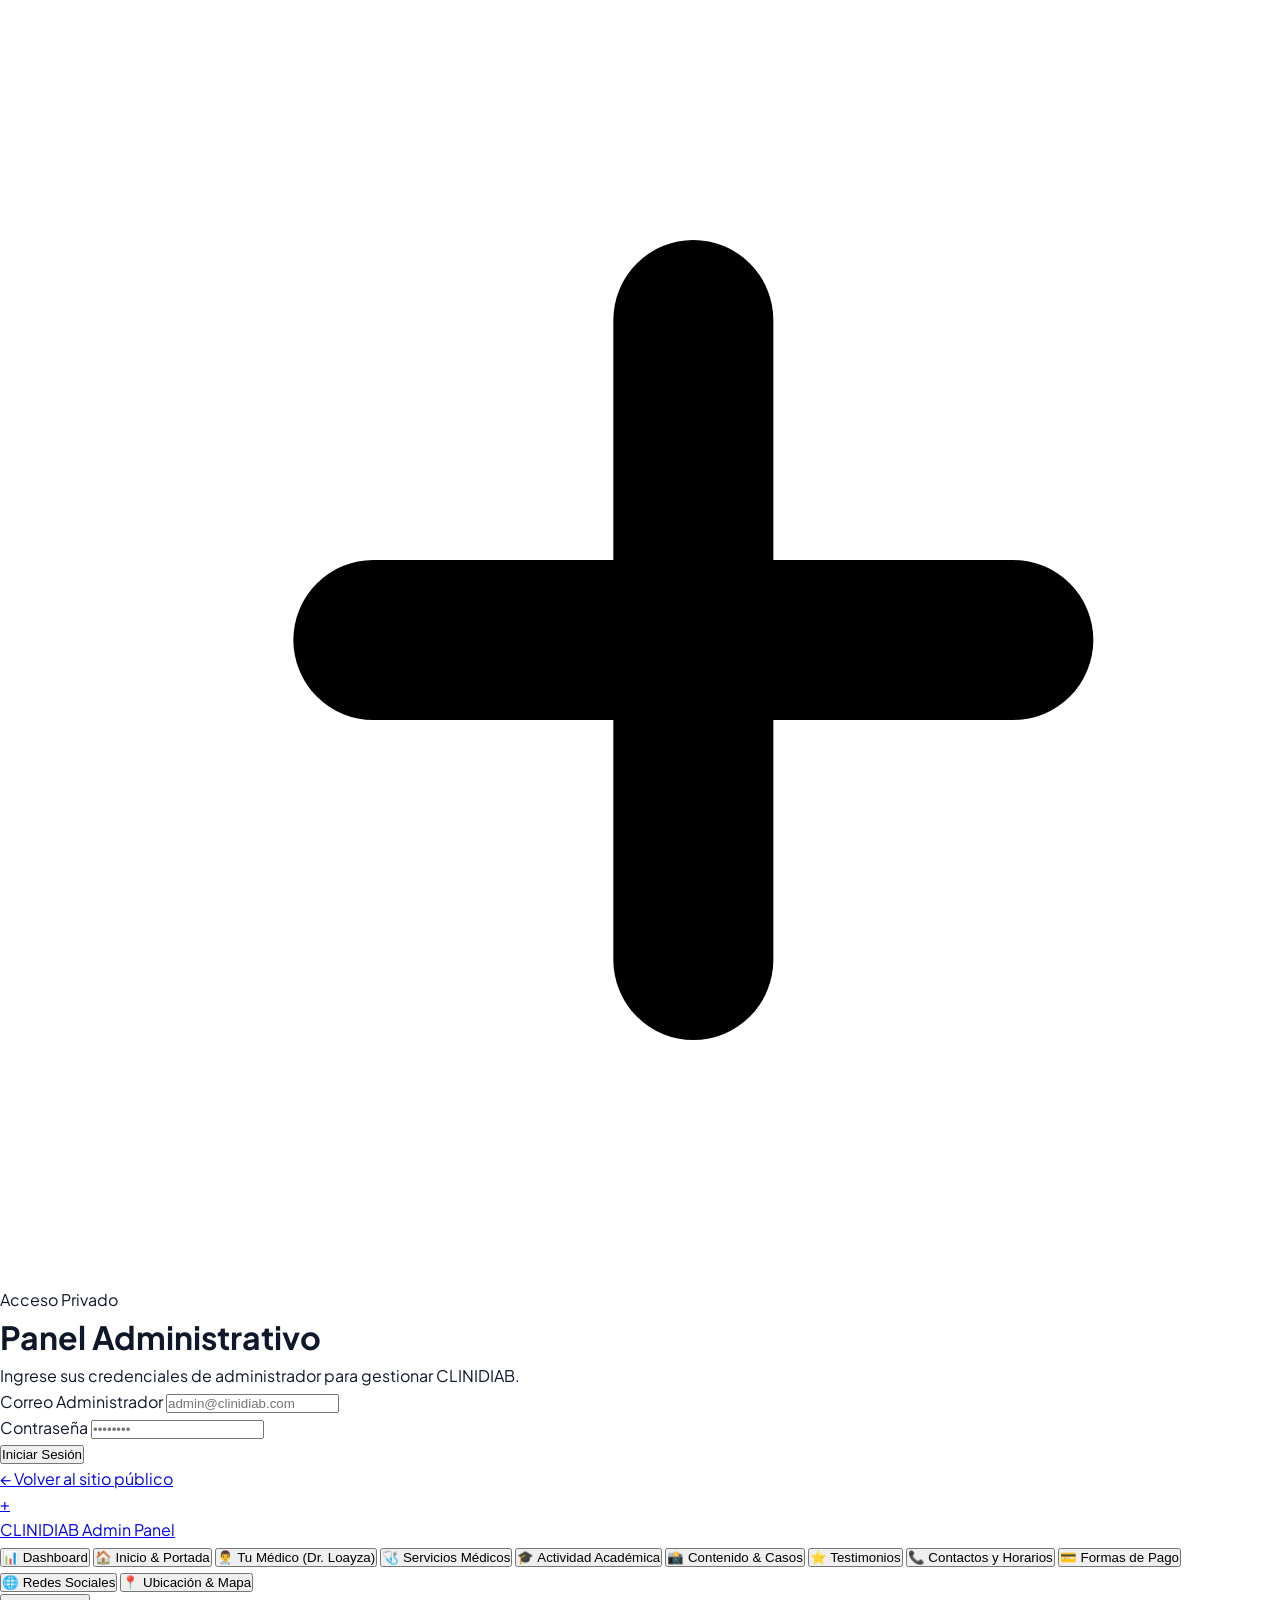
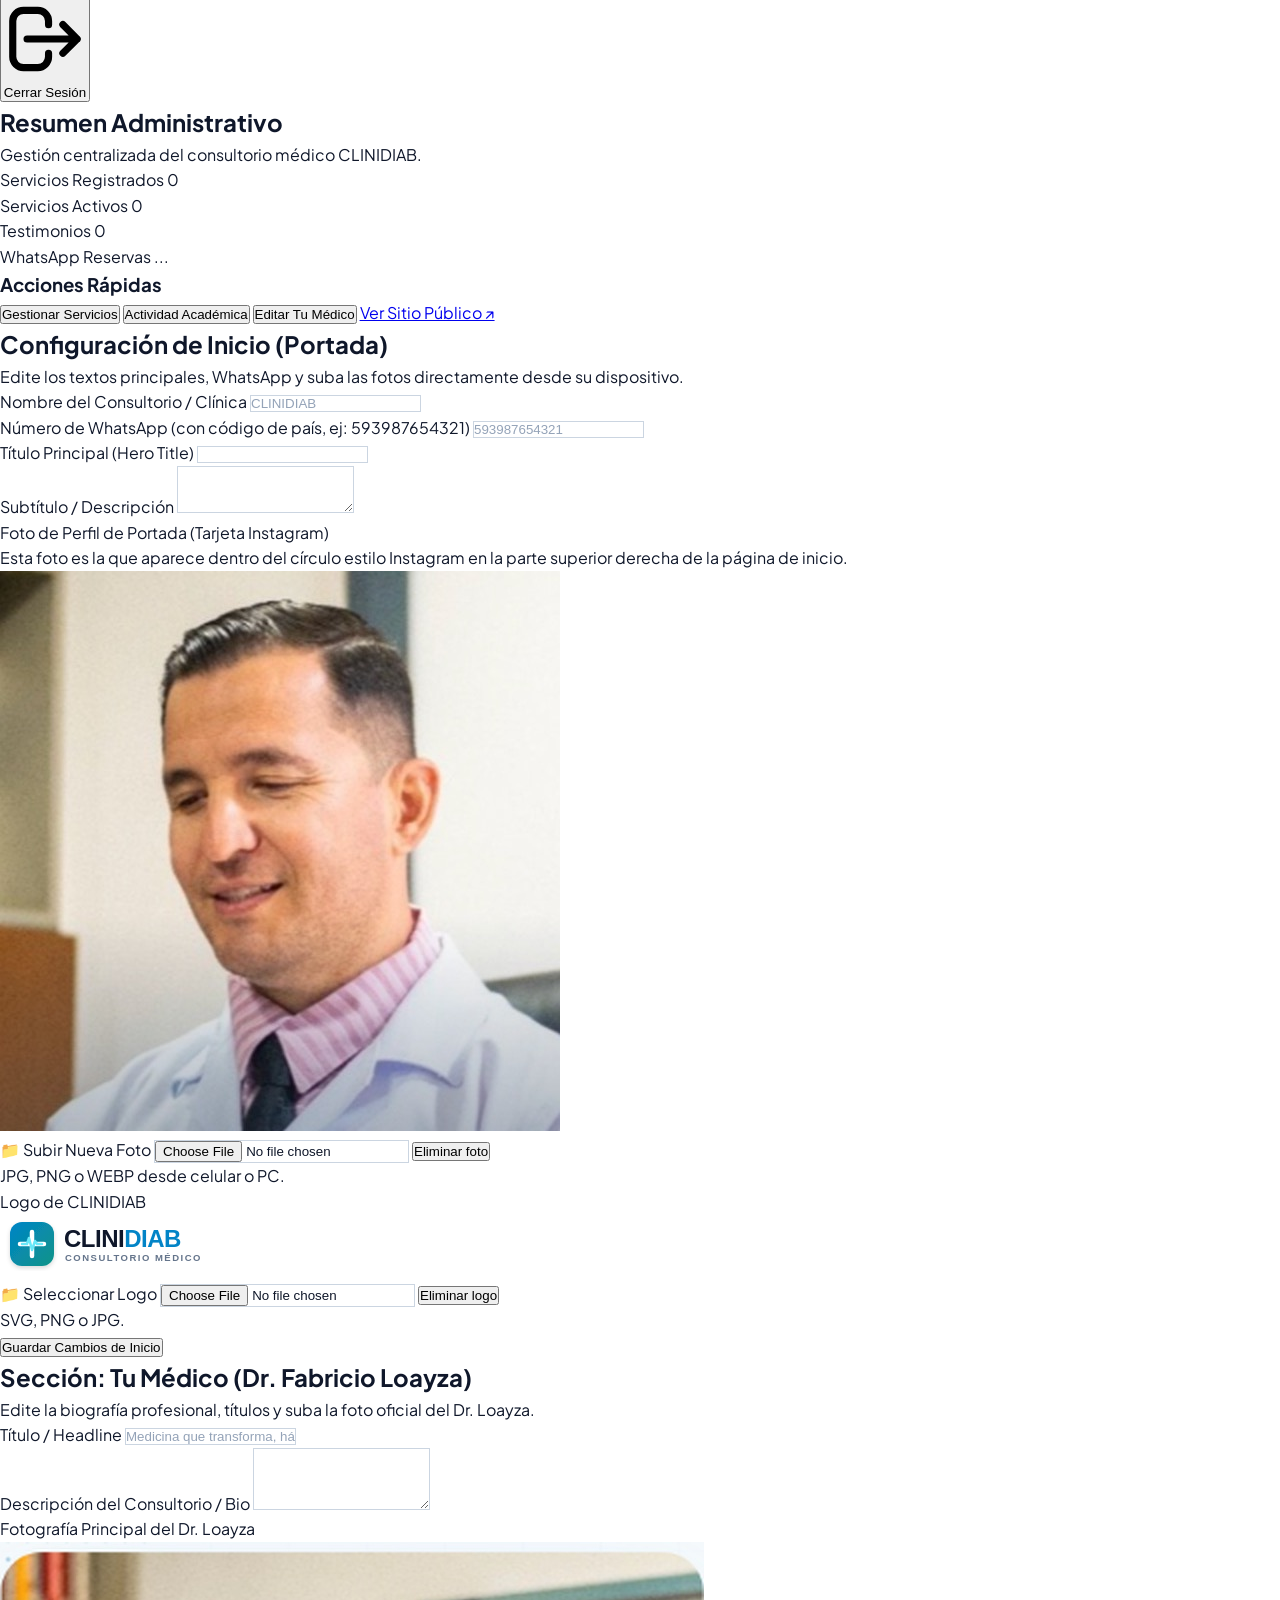
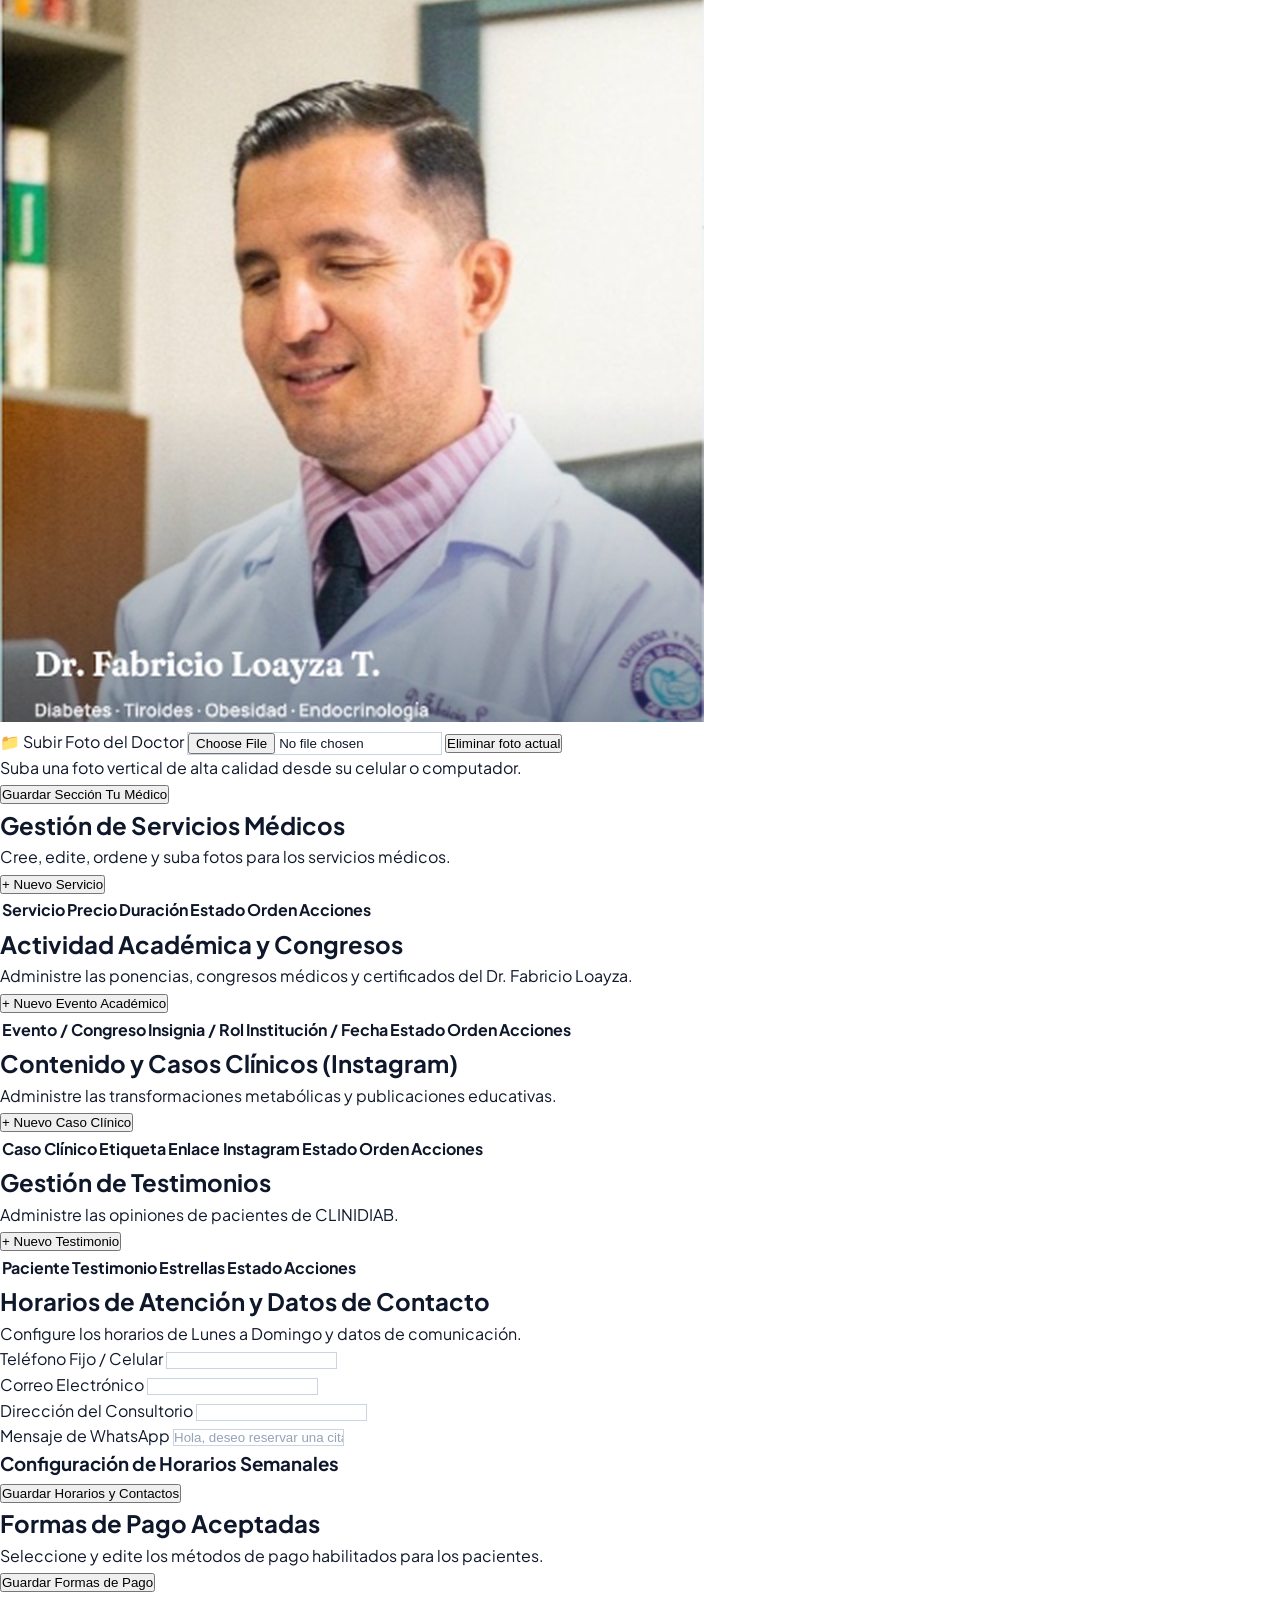
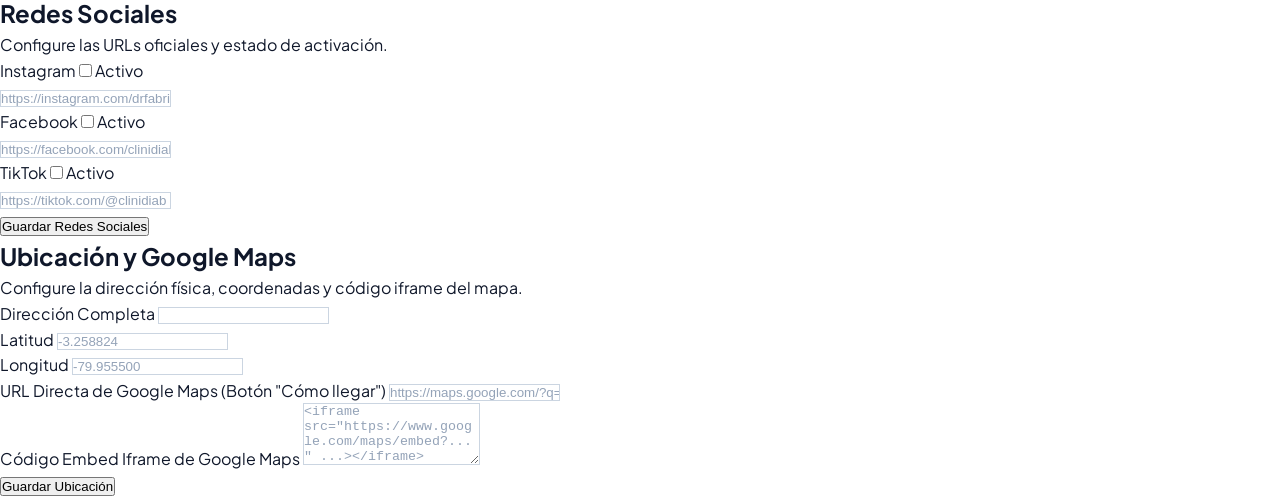
==== admin.html @ f314992c "Ensure single authentic complete Instagram story ring around clean doctor profile with zero flicker " ====
<!DOCTYPE html>
<html lang="es">
<head>
  <meta charset="UTF-8">
  <meta name="viewport" content="width=device-width, initial-scale=1.0">
  <title>Panel de Control Administrativo - CLINIDIAB</title>
  <link rel="icon" type="image/svg+xml" href="assets/favicon.svg">

  <!-- Google Fonts -->
  <link rel="preconnect" href="https://fonts.googleapis.com">
  <link rel="preconnect" href="https://fonts.gstatic.com" crossorigin>
  <link href="https://fonts.googleapis.com/css2?family=Plus+Jakarta+Sans:wght@400;500;600;700;800&display=swap" rel="stylesheet">

  <!-- Tailwind CSS CDN -->
  <script src="https://cdn.tailwindcss.com"></script>

  <!-- Custom Styles -->
  <link rel="stylesheet" href="css/styles.css?v=3.0">

  <!-- Supabase SDK -->
  <script src="https://cdn.jsdelivr.net/npm/@supabase/supabase-js@2"></script>
</head>
<body class="bg-slate-900 text-slate-100 min-h-screen font-sans antialiased">

  <!-- Toast Notification Container -->
  <div id="toast-container"></div>

  <!-- AUTH SCREEN: Private Administrator Login Only -->
  <div id="admin-auth-screen" class="min-h-screen flex items-center justify-center p-4 bg-gradient-to-br from-slate-950 via-slate-900 to-sky-950">
    <div class="w-full max-w-md bg-white text-slate-900 rounded-3xl p-8 shadow-2xl border border-slate-100 relative overflow-hidden">
      
      <div class="text-center mb-8">
        <div class="w-14 h-14 rounded-2xl bg-gradient-to-tr from-sky-600 to-teal-500 flex items-center justify-center text-white mx-auto mb-4 shadow-lg shadow-sky-500/30">
          <svg class="w-8 h-8 fill-current" viewBox="0 0 24 24">
            <path d="M19 10.5h-4.5V6a1.5 1.5 0 00-3 0v4.5H7a1.5 1.5 0 000 3h4.5V18a1.5 1.5 0 003 0v-4.5H19a1.5 1.5 0 000-3z"/>
          </svg>
        </div>
        <span class="bg-teal-100 text-teal-800 text-[11px] font-extrabold px-3 py-1 rounded-full uppercase tracking-wider">Acceso Privado</span>
        <h1 class="text-2xl font-extrabold text-slate-900 mt-2">Panel Administrativo</h1>
        <p class="text-xs text-slate-500 mt-1">Ingrese sus credenciales de administrador para gestionar CLINIDIAB.</p>
      </div>

      <!-- Login Error Alert -->
      <div id="login-error-msg" class="hidden mb-4 p-3 bg-rose-50 border border-rose-200 text-rose-700 text-xs font-semibold rounded-xl"></div>

      <!-- Single Admin Login Form -->
      <form id="admin-login-form" class="space-y-5">
        <div>
          <label class="block text-xs font-bold uppercase text-slate-700 mb-1">Correo Administrador</label>
          <input type="email" id="login-email" required placeholder="admin@clinidiab.com" class="w-full px-4 py-3 rounded-xl border border-slate-200 text-sm focus:ring-2 focus:ring-sky-500 focus:outline-none bg-slate-50">
        </div>

        <div>
          <label class="block text-xs font-bold uppercase text-slate-700 mb-1">Contraseña</label>
          <input type="password" id="login-password" required placeholder="••••••••" class="w-full px-4 py-3 rounded-xl border border-slate-200 text-sm focus:ring-2 focus:ring-sky-500 focus:outline-none bg-slate-50">
        </div>

        <button type="submit" id="login-submit-btn" class="w-full bg-teal-600 hover:bg-teal-700 text-white font-bold py-3.5 rounded-xl text-sm transition-all shadow-lg shadow-teal-600/30">
          Iniciar Sesión
        </button>
      </form>

      <div class="mt-6 pt-4 border-t border-slate-100 text-center">
        <a href="index.html" class="text-xs text-slate-400 hover:text-teal-600 font-medium">← Volver al sitio público</a>
      </div>

    </div>
  </div>

  <!-- MAIN ADMIN APP SCREEN -->
  <div id="admin-app-screen" class="hidden min-h-screen flex flex-col md:flex-row bg-slate-100 text-slate-800">
    
    <!-- Sidebar Navigation -->
    <aside class="w-full md:w-64 bg-slate-900 text-white flex-shrink-0 flex flex-col justify-between border-r border-slate-800">
      <div>
        <!-- Brand Header -->
        <div class="p-6 border-b border-slate-800 flex items-center justify-between">
          <a href="index.html" target="_blank" class="flex items-center gap-3">
            <div class="w-9 h-9 rounded-xl bg-gradient-to-tr from-sky-600 to-teal-500 flex items-center justify-center text-white font-black text-lg shadow-md">
              +
            </div>
            <div>
              <span class="text-lg font-extrabold text-white block leading-none">CLINIDIAB</span>
              <span class="text-[10px] text-teal-400 font-bold uppercase tracking-widest block mt-0.5">Admin Panel</span>
            </div>
          </a>
        </div>

        <!-- Menu Navigation List -->
        <nav class="p-4 space-y-1 text-sm font-semibold overflow-y-auto max-h-[calc(100vh-160px)]">
          <button data-tab="dashboard" class="admin-nav-item w-full flex items-center gap-3 px-4 py-2.5 rounded-xl text-slate-300 hover:bg-slate-800 transition-all text-left">
            <span>📊</span> Dashboard
          </button>
          <button data-tab="hero" class="admin-nav-item w-full flex items-center gap-3 px-4 py-2.5 rounded-xl text-slate-300 hover:bg-slate-800 transition-all text-left">
            <span>🏠</span> Inicio & Portada
          </button>
          <button data-tab="doctor-bio" class="admin-nav-item w-full flex items-center gap-3 px-4 py-2.5 rounded-xl text-slate-300 hover:bg-slate-800 transition-all text-left">
            <span>👨‍⚕️</span> Tu Médico (Dr. Loayza)
          </button>
          <button data-tab="services" class="admin-nav-item w-full flex items-center gap-3 px-4 py-2.5 rounded-xl text-slate-300 hover:bg-slate-800 transition-all text-left">
            <span>🩺</span> Servicios Médicos
          </button>
          <button data-tab="academic" class="admin-nav-item w-full flex items-center gap-3 px-4 py-2.5 rounded-xl text-slate-300 hover:bg-slate-800 transition-all text-left">
            <span>🎓</span> Actividad Académica
          </button>
          <button data-tab="cases" class="admin-nav-item w-full flex items-center gap-3 px-4 py-2.5 rounded-xl text-slate-300 hover:bg-slate-800 transition-all text-left">
            <span>📸</span> Contenido & Casos
          </button>
          <button data-tab="testimonials" class="admin-nav-item w-full flex items-center gap-3 px-4 py-2.5 rounded-xl text-slate-300 hover:bg-slate-800 transition-all text-left">
            <span>⭐</span> Testimonios
          </button>
          <button data-tab="contact-hours" class="admin-nav-item w-full flex items-center gap-3 px-4 py-2.5 rounded-xl text-slate-300 hover:bg-slate-800 transition-all text-left">
            <span>📞</span> Contactos y Horarios
          </button>
          <button data-tab="payments" class="admin-nav-item w-full flex items-center gap-3 px-4 py-2.5 rounded-xl text-slate-300 hover:bg-slate-800 transition-all text-left">
            <span>💳</span> Formas de Pago
          </button>
          <button data-tab="socials" class="admin-nav-item w-full flex items-center gap-3 px-4 py-2.5 rounded-xl text-slate-300 hover:bg-slate-800 transition-all text-left">
            <span>🌐</span> Redes Sociales
          </button>
          <button data-tab="location" class="admin-nav-item w-full flex items-center gap-3 px-4 py-2.5 rounded-xl text-slate-300 hover:bg-slate-800 transition-all text-left">
            <span>📍</span> Ubicación & Mapa
          </button>
        </nav>

      </div>

      <!-- Footer Logout -->
      <div class="p-4 border-t border-slate-800">
        <button id="admin-logout-btn" class="w-full flex items-center justify-center gap-2 px-4 py-2.5 rounded-xl bg-rose-600/20 text-rose-400 hover:bg-rose-600 hover:text-white font-bold text-xs transition-all">
          <svg class="w-4 h-4" fill="none" stroke="currentColor" viewBox="0 0 24 24"><path stroke-linecap="round" stroke-linejoin="round" stroke-width="2" d="M17 16l4-4m0 0l-4-4m4 4H7m6 4v1a3 3 0 01-3 3H6a3 3 0 01-3-3V7a3 3 0 013-3h4a3 3 0 013 3v1"/></svg>
          Cerrar Sesión
        </button>
      </div>
    </aside>

    <!-- Main Content Panels Container -->
    <main class="flex-1 p-6 md:p-10 overflow-y-auto max-w-6xl">
      
      <!-- TAB 1: DASHBOARD -->
      <div id="panel-dashboard" class="admin-tab-panel space-y-8">
        <div>
          <h2 class="text-2xl font-extrabold text-slate-900">Resumen Administrativo</h2>
          <p class="text-sm text-slate-500 mt-1">Gestión centralizada del consultorio médico CLINIDIAB.</p>
        </div>

        <!-- Connection status pill -->
        <div id="stat-supabase-status"></div>

        <!-- Metrics Cards Grid -->
        <div class="grid grid-cols-1 sm:grid-cols-2 lg:grid-cols-4 gap-6">
          <div class="bg-white p-6 rounded-2xl border border-slate-200 shadow-sm">
            <span class="text-xs font-bold text-slate-400 uppercase tracking-wider block">Servicios Registrados</span>
            <span id="stat-services-count" class="text-3xl font-extrabold text-teal-600 mt-2 block">0</span>
          </div>
          <div class="bg-white p-6 rounded-2xl border border-slate-200 shadow-sm">
            <span class="text-xs font-bold text-slate-400 uppercase tracking-wider block">Servicios Activos</span>
            <span id="stat-active-services" class="text-3xl font-extrabold text-emerald-600 mt-2 block">0</span>
          </div>
          <div class="bg-white p-6 rounded-2xl border border-slate-200 shadow-sm">
            <span class="text-xs font-bold text-slate-400 uppercase tracking-wider block">Testimonios</span>
            <span id="stat-testimonials-count" class="text-3xl font-extrabold text-amber-500 mt-2 block">0</span>
          </div>
          <div class="bg-white p-6 rounded-2xl border border-slate-200 shadow-sm">
            <span class="text-xs font-bold text-slate-400 uppercase tracking-wider block">WhatsApp Reservas</span>
            <span id="stat-whatsapp-num" class="text-sm font-bold text-slate-800 mt-2 block truncate">...</span>
          </div>
        </div>

        <!-- Quick actions -->
        <div class="bg-white p-6 rounded-2xl border border-slate-200 shadow-sm space-y-4">
          <h3 class="font-bold text-lg text-slate-900">Acciones Rápidas</h3>
          <div class="flex flex-wrap gap-4">
            <button onclick="window.adminApp.switchTab('services')" class="px-4 py-2.5 bg-teal-600 text-white rounded-xl text-xs font-bold hover:bg-teal-700 transition-colors">Gestionar Servicios</button>
            <button onclick="window.adminApp.switchTab('academic')" class="px-4 py-2.5 bg-slate-800 text-white rounded-xl text-xs font-bold hover:bg-slate-900 transition-colors">Actividad Académica</button>
            <button onclick="window.adminApp.switchTab('doctor-bio')" class="px-4 py-2.5 bg-sky-600 text-white rounded-xl text-xs font-bold hover:bg-sky-700 transition-colors">Editar Tu Médico</button>
            <a href="index.html" target="_blank" class="px-4 py-2.5 border border-slate-300 text-slate-700 rounded-xl text-xs font-bold hover:bg-slate-50 transition-colors">Ver Sitio Público ↗</a>
          </div>
        </div>
      </div>

      <!-- TAB 2: PÁGINA DE INICIO (HERO) -->
      <div id="panel-hero" class="admin-tab-panel hidden space-y-6">
        <div>
          <h2 class="text-2xl font-extrabold text-slate-900">Configuración de Inicio (Portada)</h2>
          <p class="text-sm text-slate-500 mt-1">Edite los textos principales, WhatsApp y suba las fotos directamente desde su dispositivo.</p>
        </div>

        <form id="hero-settings-form" class="bg-white p-8 rounded-2xl border border-slate-200 shadow-sm space-y-6">
          <div class="grid grid-cols-1 md:grid-cols-2 gap-6">
            <div>
              <label class="block text-xs font-bold uppercase text-slate-700 mb-1">Nombre del Consultorio / Clínica</label>
              <input type="text" id="hero-field-clinic-name" placeholder="CLINIDIAB" class="w-full px-4 py-3 rounded-xl border border-slate-200 text-sm font-semibold">
            </div>
            <div>
              <label class="block text-xs font-bold uppercase text-slate-700 mb-1">Número de WhatsApp (con código de país, ej: 593987654321)</label>
              <input type="text" id="hero-field-whatsapp" placeholder="593987654321" required class="w-full px-4 py-3 rounded-xl border border-slate-200 text-sm font-semibold">
            </div>
          </div>

          <div>
            <label class="block text-xs font-bold uppercase text-slate-700 mb-1">Título Principal (Hero Title)</label>
            <input type="text" id="hero-field-title" required class="w-full px-4 py-3 rounded-xl border border-slate-200 text-sm font-semibold">
          </div>

          <div>
            <label class="block text-xs font-bold uppercase text-slate-700 mb-1">Subtítulo / Descripción</label>
            <textarea id="hero-field-subtitle" rows="3" required class="w-full px-4 py-3 rounded-xl border border-slate-200 text-sm leading-relaxed"></textarea>
          </div>

          <!-- DIRECT PHOTO UPLOADERS (MOBILE & PC) -->
          <div class="grid grid-cols-1 md:grid-cols-2 gap-8 pt-6 border-t border-slate-100">
            <!-- Portada Hero Photo -->
            <div class="bg-slate-50 p-5 rounded-2xl border border-slate-200/80 space-y-3">
              <div>
                <label class="block text-xs font-bold uppercase text-slate-800">Foto de Perfil de Portada (Tarjeta Instagram)</label>
                <p class="text-[11px] text-slate-500 mt-0.5">Esta foto es la que aparece dentro del círculo estilo Instagram en la parte superior derecha de la página de inicio.</p>
              </div>
              <div class="flex items-center gap-4">
                <div class="w-24 h-24 rounded-full overflow-hidden bg-slate-200 border-2 border-slate-300 flex-shrink-0 flex items-center justify-center">
                  <img id="hero-image-preview" src="assets/dr-fabricio-loayza.jpg?v=3.2" alt="Portada" class="w-full h-full object-cover">
                </div>

                <div class="space-y-2 flex-1">
                  <label class="inline-flex items-center gap-2 px-3.5 py-2 bg-teal-600 hover:bg-teal-700 text-white rounded-xl text-xs font-bold cursor-pointer transition-colors shadow-sm">
                    <span>📁 Subir Nueva Foto</span>
                    <input type="file" id="hero-file-input" accept="image/*" class="hidden">
                  </label>
                  <button type="button" id="hero-remove-photo-btn" class="block text-xs text-rose-600 hover:text-rose-700 font-semibold">Eliminar foto</button>
                  <p class="text-[11px] text-slate-400">JPG, PNG o WEBP desde celular o PC.</p>
                </div>
              </div>
              <input type="hidden" id="hero-hidden-image-url">
            </div>


            <!-- Logo Photo -->
            <div class="bg-slate-50 p-5 rounded-2xl border border-slate-200/80 space-y-3">
              <label class="block text-xs font-bold uppercase text-slate-800">Logo de CLINIDIAB</label>
              <div class="flex items-center gap-4">
                <div class="w-24 h-24 rounded-xl overflow-hidden bg-slate-200 border border-slate-300 flex-shrink-0 flex items-center justify-center p-2">
                  <img id="logo-image-preview" src="assets/logo.svg" alt="Logo" class="max-w-full max-h-full object-contain">
                </div>
                <div class="space-y-2 flex-1">
                  <label class="inline-flex items-center gap-2 px-3.5 py-2 bg-teal-600 hover:bg-teal-700 text-white rounded-xl text-xs font-bold cursor-pointer transition-colors shadow-sm">
                    <span>📁 Seleccionar Logo</span>
                    <input type="file" id="logo-file-input" accept="image/*" class="hidden">
                  </label>
                  <button type="button" id="logo-remove-photo-btn" class="block text-xs text-rose-600 hover:text-rose-700 font-semibold">Eliminar logo</button>
                  <p class="text-[11px] text-slate-400">SVG, PNG o JPG.</p>
                </div>
              </div>
              <input type="hidden" id="logo-hidden-image-url">
            </div>
          </div>

          <div class="pt-4 flex justify-end">
            <button type="submit" class="px-6 py-3 bg-teal-600 hover:bg-teal-700 text-white font-bold text-sm rounded-xl shadow-md transition-all">
              Guardar Cambios de Inicio
            </button>
          </div>
        </form>
      </div>

      <!-- TAB 3: TU MÉDICO (DR. LOAYZA BIO) -->
      <div id="panel-doctor-bio" class="admin-tab-panel hidden space-y-6">
        <div>
          <h2 class="text-2xl font-extrabold text-slate-900">Sección: Tu Médico (Dr. Fabricio Loayza)</h2>
          <p class="text-sm text-slate-500 mt-1">Edite la biografía profesional, títulos y suba la foto oficial del Dr. Loayza.</p>
        </div>

        <form id="doctor-bio-form" class="bg-white p-8 rounded-2xl border border-slate-200 shadow-sm space-y-6">
          <div>
            <label class="block text-xs font-bold uppercase text-slate-700 mb-1">Título / Headline</label>
            <input type="text" id="doc-headline" required placeholder="Medicina que transforma, hábitos que liberan" class="w-full px-4 py-3 rounded-xl border border-slate-200 text-sm font-semibold">
          </div>

          <div>
            <label class="block text-xs font-bold uppercase text-slate-700 mb-1">Descripción del Consultorio / Bio</label>
            <textarea id="doc-description" rows="4" required class="w-full px-4 py-3 rounded-xl border border-slate-200 text-sm leading-relaxed"></textarea>
          </div>

          <!-- Doctor Photo Uploader -->
          <div class="bg-slate-50 p-5 rounded-2xl border border-slate-200/80 space-y-3">
            <label class="block text-xs font-bold uppercase text-slate-800">Fotografía Principal del Dr. Loayza</label>
            <div class="flex items-center gap-5">
              <div class="w-28 h-36 rounded-2xl overflow-hidden bg-slate-200 border border-slate-300 flex-shrink-0">
                <img id="doc-photo-preview" src="assets/dr-fabricio-loayza-hq.jpg" alt="Dr. Loayza" class="w-full h-full object-cover">
              </div>
              <div class="space-y-2 flex-1">
                <label class="inline-flex items-center gap-2 px-4 py-2.5 bg-teal-600 hover:bg-teal-700 text-white rounded-xl text-xs font-bold cursor-pointer transition-colors shadow-sm">
                  <span>📁 Subir Foto del Doctor</span>
                  <input type="file" id="doc-file-input" accept="image/*" class="hidden">
                </label>
                <button type="button" id="doc-remove-photo-btn" class="block text-xs text-rose-600 hover:text-rose-700 font-semibold">Eliminar foto actual</button>
                <p class="text-xs text-slate-400">Suba una foto vertical de alta calidad desde su celular o computador.</p>
              </div>
            </div>
            <input type="hidden" id="doc-hidden-image-url">
          </div>

          <div class="pt-4 flex justify-end">
            <button type="submit" class="px-6 py-3 bg-teal-600 hover:bg-teal-700 text-white font-bold text-sm rounded-xl shadow-md transition-all">
              Guardar Sección Tu Médico
            </button>
          </div>
        </form>
      </div>

      <!-- TAB 4: SERVICIOS MÉDICOS -->
      <div id="panel-services" class="admin-tab-panel hidden space-y-6">
        <div class="flex items-center justify-between">
          <div>
            <h2 class="text-2xl font-extrabold text-slate-900">Gestión de Servicios Médicos</h2>
            <p class="text-sm text-slate-500 mt-1">Cree, edite, ordene y suba fotos para los servicios médicos.</p>
          </div>
          <button id="btn-new-service" class="px-5 py-3 bg-teal-600 hover:bg-teal-700 text-white font-bold text-xs rounded-xl shadow-sm flex items-center gap-2 transition-all">
            <span>+</span> Nuevo Servicio
          </button>
        </div>

        <div class="bg-white rounded-2xl border border-slate-200 shadow-sm overflow-hidden">
          <div class="overflow-x-auto">
            <table class="w-full text-left text-xs">
              <thead class="bg-slate-50 border-b border-slate-200 text-slate-500 font-bold uppercase">
                <tr>
                  <th class="px-4 py-3">Servicio</th>
                  <th class="px-4 py-3">Precio</th>
                  <th class="px-4 py-3">Duración</th>
                  <th class="px-4 py-3 text-center">Estado</th>
                  <th class="px-4 py-3 text-center">Orden</th>
                  <th class="px-4 py-3 text-right">Acciones</th>
                </tr>
              </thead>
              <tbody id="admin-services-tbody">
                <!-- Rendered JS -->
              </tbody>
            </table>
          </div>
        </div>
      </div>

      <!-- TAB 5: ACTIVIDAD ACADÉMICA -->
      <div id="panel-academic" class="admin-tab-panel hidden space-y-6">
        <div class="flex items-center justify-between">
          <div>
            <h2 class="text-2xl font-extrabold text-slate-900">Actividad Académica y Congresos</h2>
            <p class="text-sm text-slate-500 mt-1">Administre las ponencias, congresos médicos y certificados del Dr. Fabricio Loayza.</p>
          </div>
          <button id="btn-new-academic" class="px-5 py-3 bg-teal-600 hover:bg-teal-700 text-white font-bold text-xs rounded-xl shadow-sm flex items-center gap-2 transition-all">
            <span>+</span> Nuevo Evento Académico
          </button>
        </div>

        <div class="bg-white rounded-2xl border border-slate-200 shadow-sm overflow-hidden">
          <div class="overflow-x-auto">
            <table class="w-full text-left text-xs">
              <thead class="bg-slate-50 border-b border-slate-200 text-slate-500 font-bold uppercase">
                <tr>
                  <th class="px-4 py-3">Evento / Congreso</th>
                  <th class="px-4 py-3">Insignia / Rol</th>
                  <th class="px-4 py-3">Institución / Fecha</th>
                  <th class="px-4 py-3 text-center">Estado</th>
                  <th class="px-4 py-3 text-center">Orden</th>
                  <th class="px-4 py-3 text-right">Acciones</th>
                </tr>
              </thead>
              <tbody id="admin-academic-tbody">
                <!-- Rendered JS -->
              </tbody>
            </table>
          </div>
        </div>
      </div>

      <!-- TAB 6: CONTENIDO & CASOS (INSTAGRAM) -->
      <div id="panel-cases" class="admin-tab-panel hidden space-y-6">
        <div class="flex items-center justify-between">
          <div>
            <h2 class="text-2xl font-extrabold text-slate-900">Contenido y Casos Clínicos (Instagram)</h2>
            <p class="text-sm text-slate-500 mt-1">Administre las transformaciones metabólicas y publicaciones educativas.</p>
          </div>
          <button id="btn-new-case" class="px-5 py-3 bg-teal-600 hover:bg-teal-700 text-white font-bold text-xs rounded-xl shadow-sm flex items-center gap-2 transition-all">
            <span>+</span> Nuevo Caso Clínico
          </button>
        </div>

        <div class="bg-white rounded-2xl border border-slate-200 shadow-sm overflow-hidden">
          <div class="overflow-x-auto">
            <table class="w-full text-left text-xs">
              <thead class="bg-slate-50 border-b border-slate-200 text-slate-500 font-bold uppercase">
                <tr>
                  <th class="px-4 py-3">Caso Clínico</th>
                  <th class="px-4 py-3">Etiqueta</th>
                  <th class="px-4 py-3">Enlace Instagram</th>
                  <th class="px-4 py-3 text-center">Estado</th>
                  <th class="px-4 py-3 text-center">Orden</th>
                  <th class="px-4 py-3 text-right">Acciones</th>
                </tr>
              </thead>
              <tbody id="admin-cases-tbody">
                <!-- Rendered JS -->
              </tbody>
            </table>
          </div>
        </div>
      </div>

      <!-- TAB 7: TESTIMONIOS -->
      <div id="panel-testimonials" class="admin-tab-panel hidden space-y-6">
        <div class="flex items-center justify-between">
          <div>
            <h2 class="text-2xl font-extrabold text-slate-900">Gestión de Testimonios</h2>
            <p class="text-sm text-slate-500 mt-1">Administre las opiniones de pacientes de CLINIDIAB.</p>
          </div>
          <button id="btn-new-testimonial" class="px-5 py-3 bg-teal-600 hover:bg-teal-700 text-white font-bold text-xs rounded-xl shadow-sm flex items-center gap-2 transition-all">
            <span>+</span> Nuevo Testimonio
          </button>
        </div>

        <div class="bg-white rounded-2xl border border-slate-200 shadow-sm overflow-hidden">
          <div class="overflow-x-auto">
            <table class="w-full text-left text-xs">
              <thead class="bg-slate-50 border-b border-slate-200 text-slate-500 font-bold uppercase">
                <tr>
                  <th class="px-4 py-3">Paciente</th>
                  <th class="px-4 py-3">Testimonio</th>
                  <th class="px-4 py-3">Estrellas</th>
                  <th class="px-4 py-3 text-center">Estado</th>
                  <th class="px-4 py-3 text-right">Acciones</th>
                </tr>
              </thead>
              <tbody id="admin-testimonials-tbody">
                <!-- Rendered JS -->
              </tbody>
            </table>
          </div>
        </div>
      </div>

      <!-- TAB 8: CONTACTOS Y HORARIOS -->
      <div id="panel-contact-hours" class="admin-tab-panel hidden space-y-6">
        <div>
          <h2 class="text-2xl font-extrabold text-slate-900">Horarios de Atención y Datos de Contacto</h2>
          <p class="text-sm text-slate-500 mt-1">Configure los horarios de Lunes a Domingo y datos de comunicación.</p>
        </div>

        <form id="business-hours-form" class="bg-white p-8 rounded-2xl border border-slate-200 shadow-sm space-y-8">
          
          <div class="grid grid-cols-1 md:grid-cols-2 lg:grid-cols-4 gap-6 pb-6 border-b border-slate-200">
            <div>
              <label class="block text-xs font-bold uppercase text-slate-700 mb-1">Teléfono Fijo / Celular</label>
              <input type="text" id="contact-field-phone" required class="w-full px-4 py-2.5 rounded-xl border border-slate-200 text-xs">
            </div>
            <div>
              <label class="block text-xs font-bold uppercase text-slate-700 mb-1">Correo Electrónico</label>
              <input type="email" id="contact-field-email" required class="w-full px-4 py-2.5 rounded-xl border border-slate-200 text-xs">
            </div>
            <div>
              <label class="block text-xs font-bold uppercase text-slate-700 mb-1">Dirección del Consultorio</label>
              <input type="text" id="contact-field-address" required class="w-full px-4 py-2.5 rounded-xl border border-slate-200 text-xs">
            </div>
            <div>
              <label class="block text-xs font-bold uppercase text-slate-700 mb-1">Mensaje de WhatsApp</label>
              <input type="text" id="contact-field-whatsapp-msg" placeholder="Hola, deseo reservar una cita..." class="w-full px-4 py-2.5 rounded-xl border border-slate-200 text-xs">
            </div>
          </div>

          <div>
            <h3 class="font-bold text-slate-900 text-base mb-4">Configuración de Horarios Semanales</h3>
            <div id="admin-hours-rows" class="space-y-3">
              <!-- Rendered JS -->
            </div>
          </div>

          <div class="pt-4 flex justify-end">
            <button type="submit" class="px-6 py-3 bg-teal-600 hover:bg-teal-700 text-white font-bold text-sm rounded-xl shadow-md transition-all">
              Guardar Horarios y Contactos
            </button>
          </div>
        </form>
      </div>

      <!-- TAB 9: FORMAS DE PAGO -->
      <div id="panel-payments" class="admin-tab-panel hidden space-y-6">
        <div>
          <h2 class="text-2xl font-extrabold text-slate-900">Formas de Pago Aceptadas</h2>
          <p class="text-sm text-slate-500 mt-1">Seleccione y edite los métodos de pago habilitados para los pacientes.</p>
        </div>

        <form id="payments-form" class="bg-white p-8 rounded-2xl border border-slate-200 shadow-sm space-y-6">
          <div id="admin-payments-list" class="space-y-3">
            <!-- Rendered JS -->
          </div>

          <div class="pt-4 flex justify-end">
            <button type="submit" class="px-6 py-3 bg-teal-600 hover:bg-teal-700 text-white font-bold text-sm rounded-xl shadow-md transition-all">
              Guardar Formas de Pago
            </button>
          </div>
        </form>
      </div>

      <!-- TAB 10: REDES SOCIALES -->
      <div id="panel-socials" class="admin-tab-panel hidden space-y-6">
        <div>
          <h2 class="text-2xl font-extrabold text-slate-900">Redes Sociales</h2>
          <p class="text-sm text-slate-500 mt-1">Configure las URLs oficiales y estado de activación.</p>
        </div>

        <form id="socials-form" class="bg-white p-8 rounded-2xl border border-slate-200 shadow-sm space-y-6">
          
          <!-- Instagram -->
          <div class="p-4 bg-slate-50 rounded-xl border border-slate-200 space-y-2">
            <div class="flex items-center justify-between">
              <span class="font-bold text-slate-900 text-sm">Instagram</span>
              <label class="flex items-center gap-2 text-xs font-semibold text-slate-600">
                <input type="checkbox" id="soc-ig-active" class="rounded text-teal-600"> Activo
              </label>
            </div>
            <input type="url" id="soc-ig-url" placeholder="https://instagram.com/drfabricioloayza" class="w-full px-4 py-2.5 rounded-xl border border-slate-200 text-xs">
          </div>

          <!-- Facebook -->
          <div class="p-4 bg-slate-50 rounded-xl border border-slate-200 space-y-2">
            <div class="flex items-center justify-between">
              <span class="font-bold text-slate-900 text-sm">Facebook</span>
              <label class="flex items-center gap-2 text-xs font-semibold text-slate-600">
                <input type="checkbox" id="soc-fb-active" class="rounded text-teal-600"> Activo
              </label>
            </div>
            <input type="url" id="soc-fb-url" placeholder="https://facebook.com/clinidiab" class="w-full px-4 py-2.5 rounded-xl border border-slate-200 text-xs">
          </div>

          <!-- TikTok -->
          <div class="p-4 bg-slate-50 rounded-xl border border-slate-200 space-y-2">
            <div class="flex items-center justify-between">
              <span class="font-bold text-slate-900 text-sm">TikTok</span>
              <label class="flex items-center gap-2 text-xs font-semibold text-slate-600">
                <input type="checkbox" id="soc-tt-active" class="rounded text-teal-600"> Activo
              </label>
            </div>
            <input type="url" id="soc-tt-url" placeholder="https://tiktok.com/@clinidiab" class="w-full px-4 py-2.5 rounded-xl border border-slate-200 text-xs">
          </div>

          <div class="pt-4 flex justify-end">
            <button type="submit" class="px-6 py-3 bg-teal-600 hover:bg-teal-700 text-white font-bold text-sm rounded-xl shadow-md transition-all">
              Guardar Redes Sociales
            </button>
          </div>
        </form>
      </div>

      <!-- TAB 11: UBICACIÓN -->
      <div id="panel-location" class="admin-tab-panel hidden space-y-6">
        <div>
          <h2 class="text-2xl font-extrabold text-slate-900">Ubicación y Google Maps</h2>
          <p class="text-sm text-slate-500 mt-1">Configure la dirección física, coordenadas y código iframe del mapa.</p>
        </div>

        <form id="location-form" class="bg-white p-8 rounded-2xl border border-slate-200 shadow-sm space-y-6">
          <div>
            <label class="block text-xs font-bold uppercase text-slate-700 mb-1">Dirección Completa</label>
            <input type="text" id="loc-address" required class="w-full px-4 py-3 rounded-xl border border-slate-200 text-sm">
          </div>

          <div class="grid grid-cols-1 md:grid-cols-2 gap-6">
            <div>
              <label class="block text-xs font-bold uppercase text-slate-700 mb-1">Latitud</label>
              <input type="text" id="loc-lat" placeholder="-3.258824" class="w-full px-4 py-3 rounded-xl border border-slate-200 text-sm">
            </div>
            <div>
              <label class="block text-xs font-bold uppercase text-slate-700 mb-1">Longitud</label>
              <input type="text" id="loc-lng" placeholder="-79.955500" class="w-full px-4 py-3 rounded-xl border border-slate-200 text-sm">
            </div>
          </div>

          <div>
            <label class="block text-xs font-bold uppercase text-slate-700 mb-1">URL Directa de Google Maps (Botón "Cómo llegar")</label>
            <input type="url" id="loc-maps-url" placeholder="https://maps.google.com/?q=..." class="w-full px-4 py-3 rounded-xl border border-slate-200 text-sm">
          </div>

          <div>
            <label class="block text-xs font-bold uppercase text-slate-700 mb-1">Código Embed Iframe de Google Maps</label>
            <textarea id="loc-embed-code" rows="4" placeholder='<iframe src="https://www.google.com/maps/embed?..." ...></iframe>' class="w-full px-4 py-3 rounded-xl border border-slate-200 text-xs font-mono"></textarea>
          </div>

          <div class="pt-4 flex justify-end">
            <button type="submit" class="px-6 py-3 bg-teal-600 hover:bg-teal-700 text-white font-bold text-sm rounded-xl shadow-md transition-all">
              Guardar Ubicación
            </button>
          </div>
        </form>
      </div>

    </main>
  </div>


  <!-- MODAL: SERVICIO MEDICAL FORM -->
  <div id="service-modal" class="modal-overlay fixed inset-0 z-[99999] bg-slate-950/80 backdrop-blur-md flex items-center justify-center p-4 hidden" style="display: none !important;">
    <div class="modal-content bg-white w-full max-w-lg rounded-2xl shadow-2xl border border-slate-200 overflow-hidden max-h-[90vh] flex flex-col p-6">
      <div class="flex items-center justify-between pb-4 border-b border-slate-100 mb-4">
        <h3 id="service-modal-title" class="font-extrabold text-lg text-slate-900">Nuevo Servicio</h3>
        <button type="button" class="btn-close-modal text-slate-400 hover:text-slate-600 text-xl font-bold">✕</button>
      </div>

      <form id="service-form" class="space-y-4">
        <div>
          <label class="block text-xs font-bold uppercase text-slate-700 mb-1">Nombre del Servicio</label>
          <input type="text" id="srv-title" required class="w-full px-3.5 py-2.5 rounded-xl border border-slate-300 bg-white text-slate-900 font-semibold text-sm focus:ring-2 focus:ring-teal-500/20 focus:border-teal-500 outline-none">
        </div>

        <div>
          <label class="block text-xs font-bold uppercase text-slate-700 mb-1">Descripción</label>
          <textarea id="srv-description" rows="3" required class="w-full px-3.5 py-2.5 rounded-xl border border-slate-300 bg-white text-slate-900 font-medium text-sm focus:ring-2 focus:ring-teal-500/20 focus:border-teal-500 outline-none"></textarea>
        </div>

        <div class="grid grid-cols-3 gap-3">
          <div>
            <label class="block text-xs font-bold uppercase text-slate-700 mb-1">Precio ($)</label>
            <input type="number" step="0.01" id="srv-price" required class="w-full px-3 py-2 rounded-xl border border-slate-300 bg-white text-slate-900 font-semibold text-sm focus:ring-2 focus:ring-teal-500/20 focus:border-teal-500 outline-none">
          </div>
          <div>
            <label class="block text-xs font-bold uppercase text-slate-700 mb-1">Moneda</label>
            <input type="text" id="srv-currency" value="$" class="w-full px-3 py-2 rounded-xl border border-slate-300 bg-white text-slate-900 font-semibold text-sm focus:ring-2 focus:ring-teal-500/20 focus:border-teal-500 outline-none">
          </div>
          <div>
            <label class="block text-xs font-bold uppercase text-slate-700 mb-1">Duración</label>
            <input type="text" id="srv-duration" placeholder="45 min" class="w-full px-3 py-2 rounded-xl border border-slate-300 bg-white text-slate-900 font-semibold text-sm focus:ring-2 focus:ring-teal-500/20 focus:border-teal-500 outline-none">
          </div>
        </div>

        <div class="grid grid-cols-2 gap-3">
          <div>
            <label class="block text-xs font-bold uppercase text-slate-700 mb-1">Orden de Despliegue</label>
            <input type="number" id="srv-order" value="1" class="w-full px-3 py-2 rounded-xl border border-slate-300 bg-white text-slate-900 font-semibold text-sm focus:ring-2 focus:ring-teal-500/20 focus:border-teal-500 outline-none">
          </div>
          <div class="flex items-center pt-6">
            <label class="flex items-center gap-2 text-xs font-bold text-slate-800">
              <input type="checkbox" id="srv-active" checked class="w-4 h-4 rounded text-teal-600"> Servicio Activo
            </label>
          </div>
        </div>

        <!-- Service Photo Direct Uploader -->
        <div class="bg-slate-50 p-4 rounded-xl border border-slate-200 space-y-2">
          <label class="block text-xs font-bold uppercase text-slate-700">Foto del Servicio</label>
          <div class="flex items-center gap-4">
            <div class="w-16 h-16 rounded-lg overflow-hidden bg-slate-200 border border-slate-300 flex-shrink-0 flex items-center justify-center">
              <img id="srv-image-preview" src="" alt="Vista previa" class="w-full h-full object-cover hidden">
              <span id="srv-no-image-text" class="text-slate-400 text-xl">📷</span>
            </div>
            <div class="space-y-1.5 flex-1">
              <label class="inline-flex items-center gap-2 px-3 py-1.5 bg-teal-600 hover:bg-teal-700 text-white rounded-lg text-xs font-bold cursor-pointer transition-colors shadow-sm">
                <span>📁 Subir Foto</span>
                <input type="file" id="srv-file-input" accept="image/*" class="hidden">
              </label>
              <button type="button" id="srv-remove-photo-btn" class="block text-xs text-rose-600 hover:text-rose-700 font-semibold">Eliminar foto</button>
            </div>
          </div>
          <input type="hidden" id="srv-image-url">
        </div>

        <div class="pt-4 flex justify-end gap-3 border-t border-slate-100">
          <button type="button" class="btn-close-modal px-4 py-2.5 text-xs font-bold text-slate-600 hover:bg-slate-100 rounded-xl">Cancelar</button>
          <button type="submit" class="px-5 py-2.5 text-xs font-bold bg-teal-600 hover:bg-teal-700 text-white rounded-xl shadow-md transition-all">Guardar Servicio</button>
        </div>
      </form>
    </div>
  </div>

  <!-- MODAL: ACADEMIC EVENT FORM -->
  <div id="academic-modal" class="modal-overlay fixed inset-0 z-[99999] bg-slate-950/80 backdrop-blur-md flex items-center justify-center p-4 hidden" style="display: none !important;">
    <div class="modal-content bg-white w-full max-w-lg rounded-2xl shadow-2xl border border-slate-200 overflow-hidden max-h-[90vh] flex flex-col p-6">
      <div class="flex items-center justify-between pb-4 border-b border-slate-100 mb-4">
        <h3 id="acad-modal-title" class="font-extrabold text-lg text-slate-900">Nuevo Evento Académico</h3>
        <button type="button" class="btn-close-modal text-slate-400 hover:text-slate-600 text-xl font-bold">✕</button>
      </div>

      <form id="academic-form" class="space-y-4">
        <div>
          <label class="block text-xs font-bold uppercase text-slate-700 mb-1">Título del Evento / Congreso</label>
          <input type="text" id="acad-title" required placeholder="XI Semana Ecuatoriana de Enfermedades Digestivas" class="w-full px-3.5 py-2.5 rounded-xl border border-slate-300 bg-white text-slate-900 font-semibold text-sm focus:ring-2 focus:ring-teal-500/20 focus:border-teal-500 outline-none">
        </div>

        <div class="grid grid-cols-2 gap-3">
          <div>
            <label class="block text-xs font-bold uppercase text-slate-700 mb-1">Insignia / Rol</label>
            <input type="text" id="acad-badge" placeholder="Conferencista / Congreso 2026" class="w-full px-3 py-2 rounded-xl border border-slate-300 bg-white text-slate-900 font-semibold text-sm focus:ring-2 focus:ring-teal-500/20 focus:border-teal-500 outline-none">
          </div>
          <div>
            <label class="block text-xs font-bold uppercase text-slate-700 mb-1">Institución / Fecha</label>
            <input type="text" id="acad-institution" placeholder="Sociedad Médica / Del 27 al 29 de Agosto" class="w-full px-3 py-2 rounded-xl border border-slate-300 bg-white text-slate-900 font-semibold text-sm focus:ring-2 focus:ring-teal-500/20 focus:border-teal-500 outline-none">
          </div>
        </div>

        <div>
          <label class="block text-xs font-bold uppercase text-slate-700 mb-1">Descripción de la Ponencia</label>
          <textarea id="acad-description" rows="3" required class="w-full px-3.5 py-2.5 rounded-xl border border-slate-300 bg-white text-slate-900 font-medium text-sm focus:ring-2 focus:ring-teal-500/20 focus:border-teal-500 outline-none"></textarea>
        </div>

        <div class="grid grid-cols-2 gap-3">
          <div>
            <label class="block text-xs font-bold uppercase text-slate-700 mb-1">Orden</label>
            <input type="number" id="acad-order" value="1" class="w-full px-3 py-2 rounded-xl border border-slate-300 bg-white text-slate-900 font-semibold text-sm focus:ring-2 focus:ring-teal-500/20 focus:border-teal-500 outline-none">
          </div>
          <div class="flex items-center pt-6">
            <label class="flex items-center gap-2 text-xs font-bold text-slate-800">
              <input type="checkbox" id="acad-active" checked class="w-4 h-4 rounded text-teal-600"> Evento Activo
            </label>
          </div>
        </div>

        <!-- Academic Photo Direct Uploader -->
        <div class="bg-slate-50 p-4 rounded-xl border border-slate-200 space-y-2">
          <label class="block text-xs font-bold uppercase text-slate-700">Fotografía del Evento / Congreso</label>
          <div class="flex items-center gap-4">
            <div class="w-16 h-16 rounded-lg overflow-hidden bg-slate-200 border border-slate-300 flex-shrink-0 flex items-center justify-center">
              <img id="acad-image-preview" src="" alt="Vista previa" class="w-full h-full object-cover hidden">
              <span id="acad-no-image-text" class="text-slate-400 text-xl">🎓</span>
            </div>
            <div class="space-y-1.5 flex-1">
              <label class="inline-flex items-center gap-2 px-3 py-1.5 bg-teal-600 hover:bg-teal-700 text-white rounded-lg text-xs font-bold cursor-pointer transition-colors shadow-sm">
                <span>📁 Subir Foto</span>
                <input type="file" id="acad-file-input" accept="image/*" class="hidden">
              </label>
              <button type="button" id="acad-remove-photo-btn" class="block text-xs text-rose-600 hover:text-rose-700 font-semibold">Eliminar foto</button>
            </div>
          </div>
          <input type="hidden" id="acad-image-url">
        </div>

        <div class="pt-4 flex justify-end gap-3 border-t border-slate-100">
          <button type="button" class="btn-close-modal px-4 py-2.5 text-xs font-bold text-slate-600 hover:bg-slate-100 rounded-xl">Cancelar</button>
          <button type="submit" class="px-5 py-2.5 text-xs font-bold bg-teal-600 hover:bg-teal-700 text-white rounded-xl shadow-md transition-all">Guardar Evento</button>
        </div>
      </form>
    </div>
  </div>


  <!-- MODAL: CASE FORM (INSTAGRAM) -->
  <div id="case-modal" class="modal-overlay fixed inset-0 z-[99999] bg-slate-950/80 backdrop-blur-md flex items-center justify-center p-4 hidden" style="display: none !important;">
    <div class="modal-content bg-white w-full max-w-lg rounded-2xl shadow-2xl border border-slate-200 overflow-hidden max-h-[90vh] flex flex-col p-6">
      <div class="flex items-center justify-between pb-4 border-b border-slate-100 mb-4">
        <h3 id="case-modal-title" class="font-extrabold text-lg text-slate-900">Nuevo Caso Clínico</h3>
        <button type="button" class="btn-close-modal text-slate-400 hover:text-slate-600 text-xl font-bold">✕</button>
      </div>

      <form id="case-form" class="space-y-4">
        <div>
          <label class="block text-xs font-bold uppercase text-slate-700 mb-1">Título del Caso</label>
          <input type="text" id="case-title" required placeholder="66 Libras Menos · Vida con Propósito" class="w-full px-3.5 py-2.5 rounded-xl border border-slate-300 bg-white text-slate-900 font-semibold text-sm focus:ring-2 focus:ring-teal-500/20 focus:border-teal-500 outline-none">
        </div>

        <div class="grid grid-cols-2 gap-3">
          <div>
            <label class="block text-xs font-bold uppercase text-slate-700 mb-1">Etiqueta</label>
            <input type="text" id="case-tag" placeholder="Transformación #4" class="w-full px-3 py-2 rounded-xl border border-slate-300 bg-white text-slate-900 font-semibold text-sm focus:ring-2 focus:ring-teal-500/20 focus:border-teal-500 outline-none">
          </div>
          <div>
            <label class="block text-xs font-bold uppercase text-slate-700 mb-1">Enlace a Instagram</label>
            <input type="url" id="case-ig-url" placeholder="https://www.instagram.com/drfabricioloayza/" class="w-full px-3 py-2 rounded-xl border border-slate-300 bg-white text-slate-900 font-semibold text-sm focus:ring-2 focus:ring-teal-500/20 focus:border-teal-500 outline-none">
          </div>
        </div>

        <div>
          <label class="block text-xs font-bold uppercase text-slate-700 mb-1">Descripción del Caso</label>
          <textarea id="case-description" rows="3" required class="w-full px-3.5 py-2.5 rounded-xl border border-slate-300 bg-white text-slate-900 font-medium text-sm focus:ring-2 focus:ring-teal-500/20 focus:border-teal-500 outline-none"></textarea>
        </div>

        <div class="grid grid-cols-2 gap-3">
          <div>
            <label class="block text-xs font-bold uppercase text-slate-700 mb-1">Orden</label>
            <input type="number" id="case-order" value="1" class="w-full px-3 py-2 rounded-xl border border-slate-300 bg-white text-slate-900 font-semibold text-sm focus:ring-2 focus:ring-teal-500/20 focus:border-teal-500 outline-none">
          </div>
          <div class="flex items-center pt-6">
            <label class="flex items-center gap-2 text-xs font-bold text-slate-800">
              <input type="checkbox" id="case-active" checked class="w-4 h-4 rounded text-teal-600"> Caso Activo
            </label>
          </div>
        </div>

        <!-- Case Photo Direct Uploader -->
        <div class="bg-slate-50 p-4 rounded-xl border border-slate-200 space-y-2">
          <label class="block text-xs font-bold uppercase text-slate-700">Foto de la Transformación</label>
          <div class="flex items-center gap-4">
            <div class="w-16 h-16 rounded-lg overflow-hidden bg-slate-200 border border-slate-300 flex-shrink-0 flex items-center justify-center">
              <img id="case-image-preview" src="" alt="Vista previa" class="w-full h-full object-cover hidden">
              <span id="case-no-image-text" class="text-slate-400 text-xl">📸</span>
            </div>
            <div class="space-y-1.5 flex-1">
              <label class="inline-flex items-center gap-2 px-3 py-1.5 bg-teal-600 hover:bg-teal-700 text-white rounded-lg text-xs font-bold cursor-pointer transition-colors shadow-sm">
                <span>📁 Subir Foto</span>
                <input type="file" id="case-file-input" accept="image/*" class="hidden">
              </label>
              <button type="button" id="case-remove-photo-btn" class="block text-xs text-rose-600 hover:text-rose-700 font-semibold">Eliminar foto</button>
            </div>
          </div>
          <input type="hidden" id="case-image-url">
        </div>

        <div class="pt-4 flex justify-end gap-3 border-t border-slate-100">
          <button type="button" class="btn-close-modal px-4 py-2.5 text-xs font-bold text-slate-600 hover:bg-slate-100 rounded-xl">Cancelar</button>
          <button type="submit" class="px-5 py-2.5 text-xs font-bold bg-teal-600 hover:bg-teal-700 text-white rounded-xl shadow-md transition-all">Guardar Caso</button>
        </div>
      </form>
    </div>
  </div>

  <!-- MODAL: TESTIMONIAL FORM -->
  <div id="testimonial-modal" class="modal-overlay fixed inset-0 z-[99999] bg-slate-950/80 backdrop-blur-md flex items-center justify-center p-4 hidden" style="display: none !important;">
    <div class="modal-content bg-white w-full max-w-lg rounded-2xl shadow-2xl border border-slate-200 overflow-hidden max-h-[90vh] flex flex-col p-6">
      <div class="flex items-center justify-between pb-4 border-b border-slate-100 mb-4">
        <h3 id="tst-modal-title" class="font-extrabold text-lg text-slate-900">Nuevo Testimonio</h3>
        <button type="button" class="btn-close-modal text-slate-400 hover:text-slate-600 text-xl font-bold">✕</button>
      </div>

      <form id="testimonial-form" class="space-y-4">
        <div>
          <label class="block text-xs font-bold uppercase text-slate-700 mb-1">Nombre del Paciente</label>
          <input type="text" id="tst-name" required class="w-full px-3.5 py-2.5 rounded-xl border border-slate-300 bg-white text-slate-900 font-semibold text-sm focus:ring-2 focus:ring-teal-500/20 focus:border-teal-500 outline-none">
        </div>

        <div>
          <label class="block text-xs font-bold uppercase text-slate-700 mb-1">Comentario del Testimonio</label>
          <textarea id="tst-comment" rows="3" required class="w-full px-3.5 py-2.5 rounded-xl border border-slate-300 bg-white text-slate-900 font-medium text-sm focus:ring-2 focus:ring-teal-500/20 focus:border-teal-500 outline-none"></textarea>
        </div>

        <div class="grid grid-cols-2 gap-3">
          <div>
            <label class="block text-xs font-bold uppercase text-slate-700 mb-1">Calificación (1 a 5 Estrellas)</label>
            <select id="tst-rating" class="w-full px-3 py-2 rounded-xl border border-slate-300 bg-white text-slate-900 font-semibold text-sm focus:ring-2 focus:ring-teal-500/20 focus:border-teal-500 outline-none">
              <option value="5">⭐⭐⭐⭐⭐ (5 Estrellas)</option>
              <option value="4">⭐⭐⭐⭐ (4 Estrellas)</option>
              <option value="3">⭐⭐⭐ (3 Estrellas)</option>
              <option value="2">⭐⭐ (2 Estrellas)</option>
              <option value="1">⭐ (1 Estrella)</option>
            </select>
          </div>
          <div>
            <label class="block text-xs font-bold uppercase text-slate-700 mb-1">Orden</label>
            <input type="number" id="tst-order" value="1" class="w-full px-3 py-2 rounded-xl border border-slate-300 bg-white text-slate-900 font-semibold text-sm focus:ring-2 focus:ring-teal-500/20 focus:border-teal-500 outline-none">
          </div>
        </div>

        <div class="flex items-center">
          <label class="flex items-center gap-2 text-xs font-bold text-slate-800">
            <input type="checkbox" id="tst-active" checked class="w-4 h-4 rounded text-teal-600"> Testimonio Activo
          </label>
        </div>

        <!-- Patient Photo Direct Uploader -->
        <div class="bg-slate-50 p-4 rounded-xl border border-slate-200 space-y-2">
          <label class="block text-xs font-bold uppercase text-slate-700">Foto del Paciente (Opcional)</label>
          <div class="flex items-center gap-4">
            <div class="w-14 h-14 rounded-full overflow-hidden bg-slate-200 border border-slate-300 flex-shrink-0 flex items-center justify-center">
              <img id="tst-image-preview" src="" alt="Paciente" class="w-full h-full object-cover hidden">
              <span id="tst-no-image-text" class="text-slate-400 text-lg">👤</span>
            </div>
            <div class="space-y-1.5 flex-1">
              <label class="inline-flex items-center gap-2 px-3 py-1.5 bg-teal-600 hover:bg-teal-700 text-white rounded-lg text-xs font-bold cursor-pointer transition-colors shadow-sm">
                <span>📁 Subir Foto</span>
                <input type="file" id="tst-file-input" accept="image/*" class="hidden">
              </label>
              <button type="button" id="tst-remove-photo-btn" class="block text-xs text-rose-600 hover:text-rose-700 font-semibold">Eliminar foto</button>
            </div>
          </div>
          <input type="hidden" id="tst-avatar-url">
        </div>

        <div class="pt-4 flex justify-end gap-3 border-t border-slate-100">
          <button type="button" class="btn-close-modal px-4 py-2.5 text-xs font-bold text-slate-600 hover:bg-slate-100 rounded-xl">Cancelar</button>
          <button type="submit" class="px-5 py-2.5 text-xs font-bold bg-teal-600 hover:bg-teal-700 text-white rounded-xl shadow-md transition-all">Guardar Testimonio</button>
        </div>
      </form>
    </div>
  </div>

  <!-- Application Scripts -->
  <script src="js/config.js?v=3.1"></script>
  <script src="js/supabaseClient.js?v=3.1"></script>
  <script src="js/utils.js?v=3.1"></script>
  <script src="js/store.js?v=3.1"></script>
  <script src="js/admin.js?v=3.1"></script>
</body>
</html>
---- css/styles.css ----
/* CLINIDIAB Medical Website - Exact Design System */

:root {
  --color-primary: #0284c7;
  --color-primary-hover: #0369a1;
  --color-teal: #0d9488;
  --color-teal-hover: #0f766e;
  --color-whatsapp: #25d366;
  --color-whatsapp-hover: #1da851;
  --color-dark: #0b1523;
  --color-dark-card: #112237;
  --color-muted: #64748b;
  --color-light: #f8fafc;
  --font-main: 'Plus Jakarta Sans', system-ui, -apple-system, BlinkMacSystemFont, 'Segoe UI', Roboto, sans-serif;
}

* {
  box-sizing: border-box;
  margin: 0;
  padding: 0;
}

html {
  scroll-behavior: smooth;
  font-family: var(--font-main);
  color: #0f172a;
  background-color: #ffffff;
}

body {
  line-height: 1.6;
  overflow-x: hidden;
  font-family: var(--font-main);
  -webkit-font-smoothing: antialiased;
}

/* Glassmorphism Header */
.glass-nav {
  background: rgba(255, 255, 255, 0.92);
  backdrop-filter: blur(16px);
  -webkit-backdrop-filter: blur(16px);
}

/* Subtle background mesh */
.bg-mesh-subtle {
  background-color: #f8fafc;
  background-image: 
    radial-gradient(at 15% 15%, rgba(2, 132, 199, 0.06) 0px, transparent 55%),
    radial-gradient(at 85% 15%, rgba(13, 148, 136, 0.06) 0px, transparent 55%),
    radial-gradient(at 50% 85%, rgba(2, 132, 199, 0.04) 0px, transparent 55%);
}

/* Floating Instagram Card Animation */
@keyframes float-gentle {
  0%, 100% {
    transform: translateY(0px);
  }
  50% {
    transform: translateY(-8px);
  }
}

.animate-float-card {
  animation: float-gentle 5s ease-in-out infinite;
}

@keyframes badge-float {
  0%, 100% {
    transform: translateY(0px);
  }
  50% {
    transform: translateY(-4px);
  }
}

.animate-badge-float {
  animation: badge-float 4s ease-in-out infinite 0.5s;
}

/* Instagram Story Gradient Ring */
.ig-story-ring {
  background: linear-gradient(45deg, #f09433 0%, #e6683c 25%, #dc2743 50%, #cc2366 75%, #bc1888 100%);
  padding: 3px;
  border-radius: 50%;
  display: inline-flex;
  align-items: center;
  justify-content: center;
}

.ig-gradient-btn {
  background: linear-gradient(45deg, #f09433 0%, #e6683c 25%, #dc2743 50%, #cc2366 75%, #bc1888 100%);
  color: white;
  transition: all 0.3s ease;
}

.ig-gradient-btn:hover {
  opacity: 0.92;
  transform: translateY(-2px);
  box-shadow: 0 8px 22px rgba(220, 39, 67, 0.40);
}

/* Shadows */
.shadow-soft {
  box-shadow: 0 10px 30px -5px rgba(15, 23, 42, 0.06), 0 4px 12px -2px rgba(15, 23, 42, 0.03);
}

.shadow-card-hover {
  transition: all 0.3s cubic-bezier(0.4, 0, 0.2, 1);
}

.shadow-card-hover:hover {
  transform: translateY(-4px);
  box-shadow: 0 20px 35px -5px rgba(2, 132, 199, 0.12), 0 8px 16px -4px rgba(15, 23, 42, 0.06);
}

/* Floating WhatsApp Button */
.whatsapp-float {
  position: fixed;
  bottom: 24px;
  right: 24px;
  background-color: var(--color-whatsapp);
  color: white;
  width: 62px;
  height: 62px;
  border-radius: 50%;
  display: flex;
  align-items: center;
  justify-content: center;
  box-shadow: 0 8px 24px rgba(37, 211, 102, 0.40);
  z-index: 99;
  transition: all 0.3s cubic-bezier(0.4, 0, 0.2, 1);
  text-decoration: none;
}

.whatsapp-float:hover {
  transform: scale(1.1) translateY(-2px);
  background-color: var(--color-whatsapp-hover);
  box-shadow: 0 12px 30px rgba(37, 211, 102, 0.55);
}

.whatsapp-pulse {
  animation: pulse-ring 2.2s infinite;
}

@keyframes pulse-ring {
  0% {
    box-shadow: 0 0 0 0 rgba(37, 211, 102, 0.65);
  }
  70% {
    box-shadow: 0 0 0 18px rgba(37, 211, 102, 0);
  }
  100% {
    box-shadow: 0 0 0 0 rgba(37, 211, 102, 0);
  }
}

/* Star Rating */
.star-rating {
  color: #f59e0b;
  display: inline-flex;
  gap: 2px;
  font-size: 1rem;
}

/* Nav Pill Active */
.nav-pill-active {
  background-color: #f0fdfa;
  color: #0d9488;
  font-weight: 700;
}

/* Modal Overlay & Card Popups */
.modal-overlay {
  position: fixed !important;
  top: 0 !important;
  left: 0 !important;
  right: 0 !important;
  bottom: 0 !important;
  width: 100vw !important;
  height: 100vh !important;
  background-color: rgba(15, 23, 42, 0.80) !important;
  backdrop-filter: blur(8px) !important;
  -webkit-backdrop-filter: blur(8px) !important;
  z-index: 99999 !important;
  display: flex;
  align-items: center;
  justify-content: center;
  padding: 1rem;
}

.modal-overlay.hidden,
div.modal-overlay.hidden,
.modal-overlay[style*="display: none"] {
  display: none !important;
}

.modal-content {
  background-color: #ffffff;
  color: #0f172a;
  border-radius: 1.25rem;
  width: 100%;
  max-width: 32rem;
  max-height: 88vh;
  overflow-y: auto;
  box-shadow: 0 25px 50px -12px rgba(0, 0, 0, 0.45);
  border: 1px solid #e2e8f0;
}

/* Form Controls in Modals & Admin Panels */
.modal-content input,
.modal-content textarea,
.modal-content select,
.admin-tab-panel input,
.admin-tab-panel textarea,
.admin-tab-panel select {
  color: #0f172a !important;
  background-color: #ffffff !important;
  border: 1px solid #cbd5e1 !important;
  font-weight: 500 !important;
}

.modal-content select option,
.admin-tab-panel select option {
  color: #0f172a !important;
  background-color: #ffffff !important;
}

.modal-content input:focus,
.modal-content textarea:focus,
.modal-content select:focus,
.admin-tab-panel input:focus,
.admin-tab-panel textarea:focus,
.admin-tab-panel select:focus {
  border-color: #0d9488 !important;
  outline: 2px solid rgba(13, 148, 136, 0.2) !important;
}

.modal-content input::placeholder,
.modal-content textarea::placeholder,
.admin-tab-panel input::placeholder,
.admin-tab-panel textarea::placeholder {
  color: #94a3b8 !important;
  font-weight: 400 !important;
}
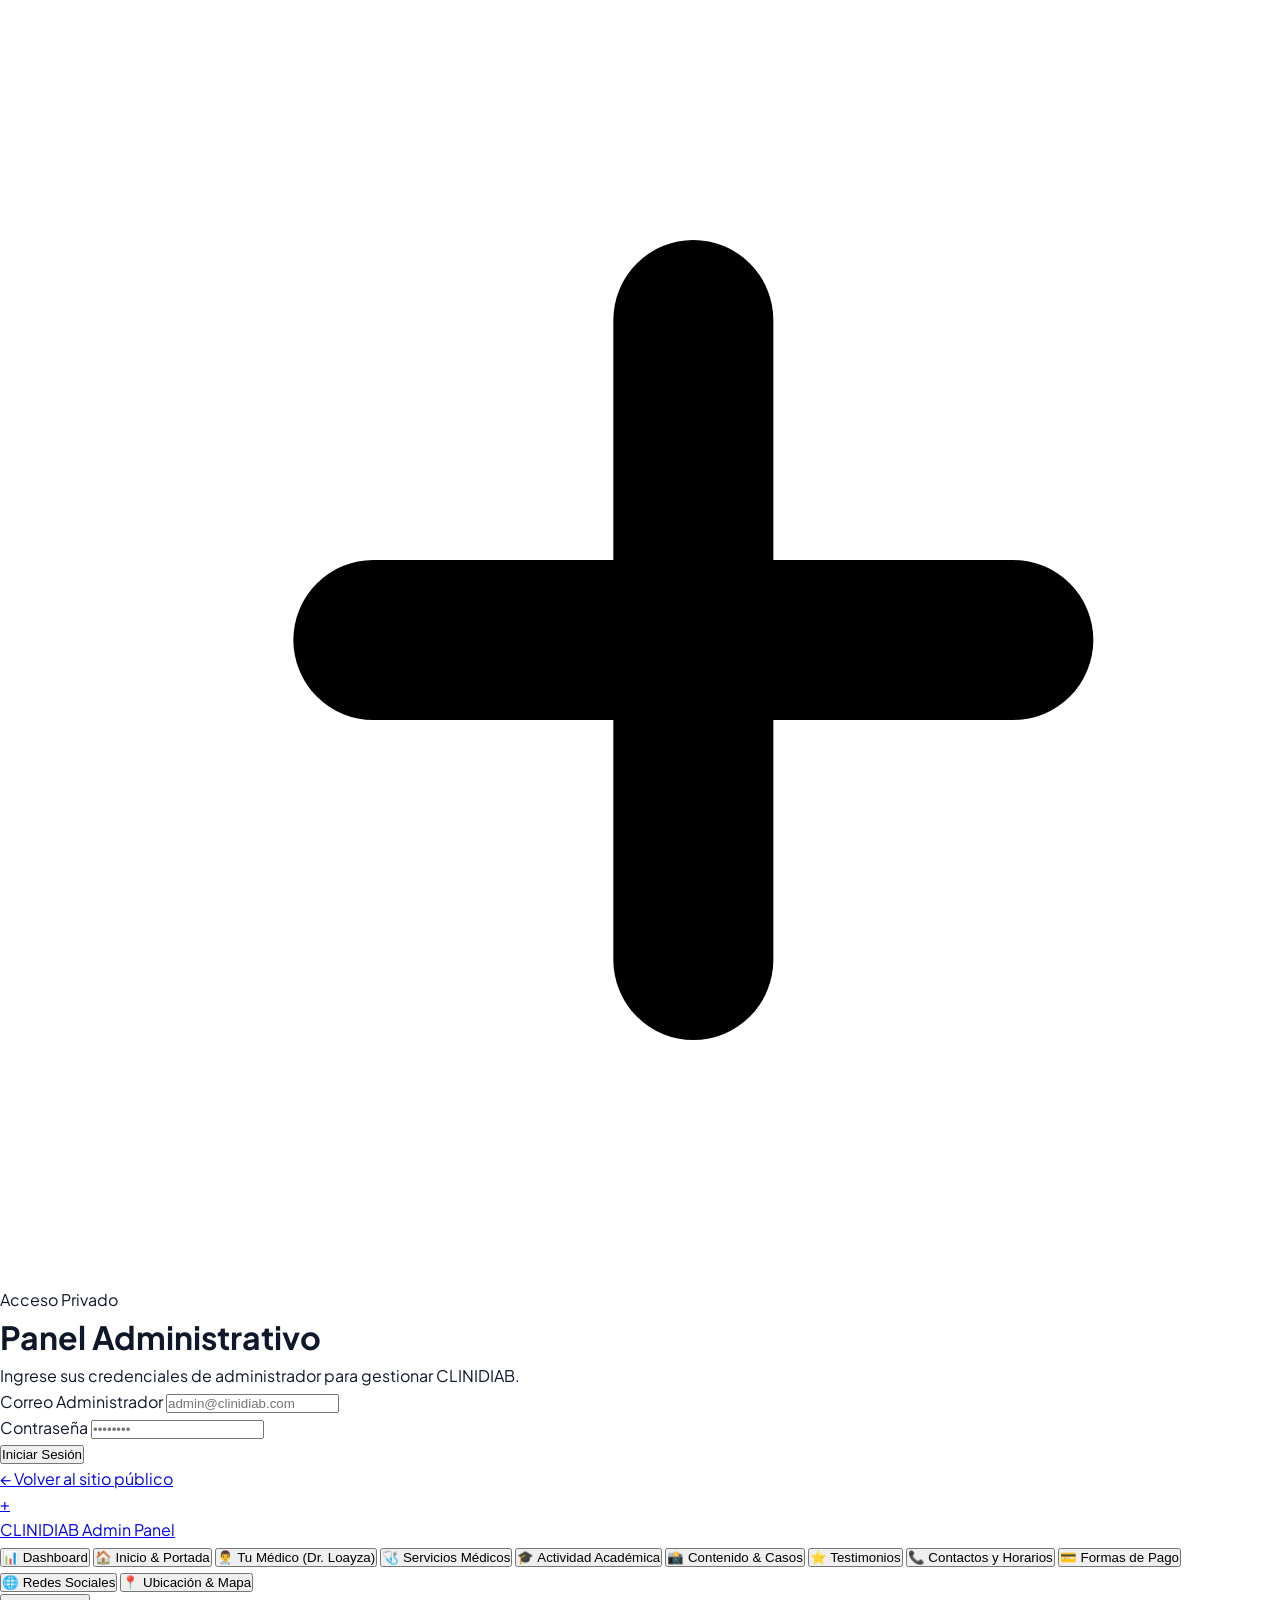
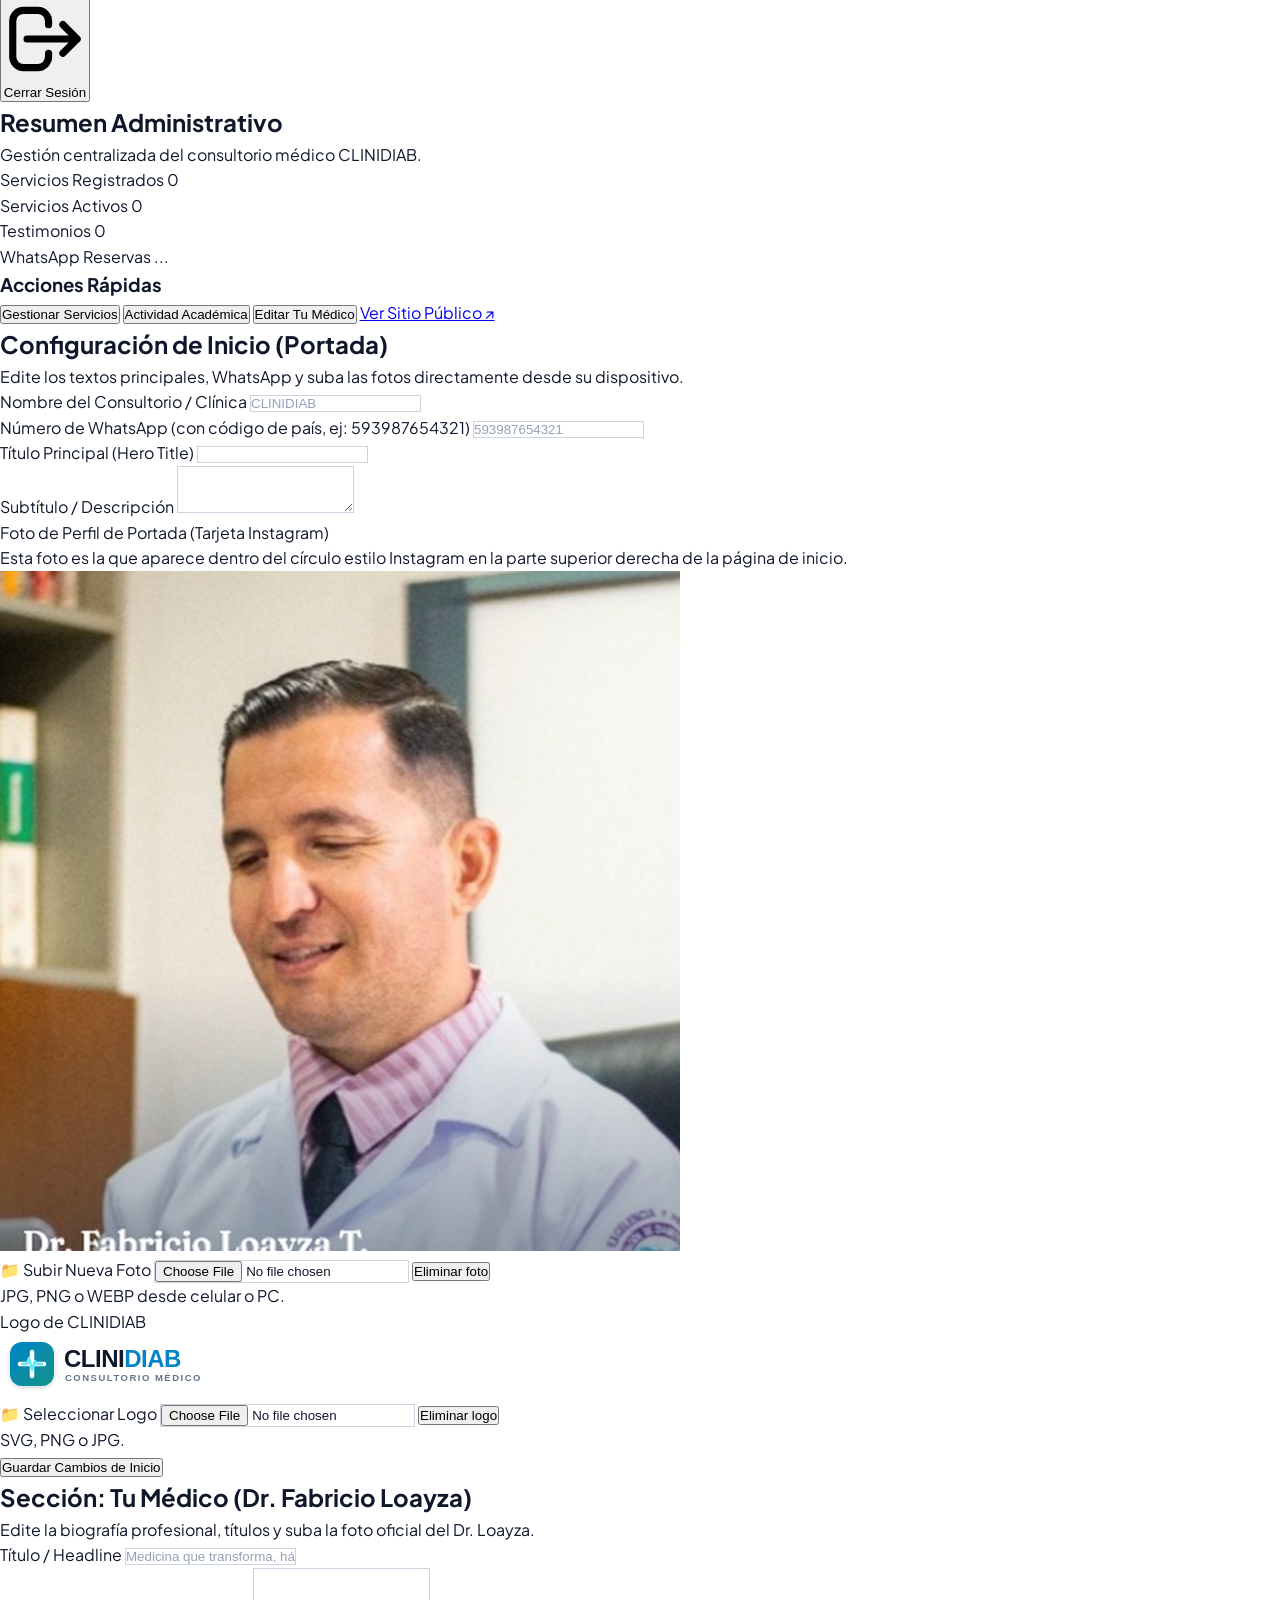
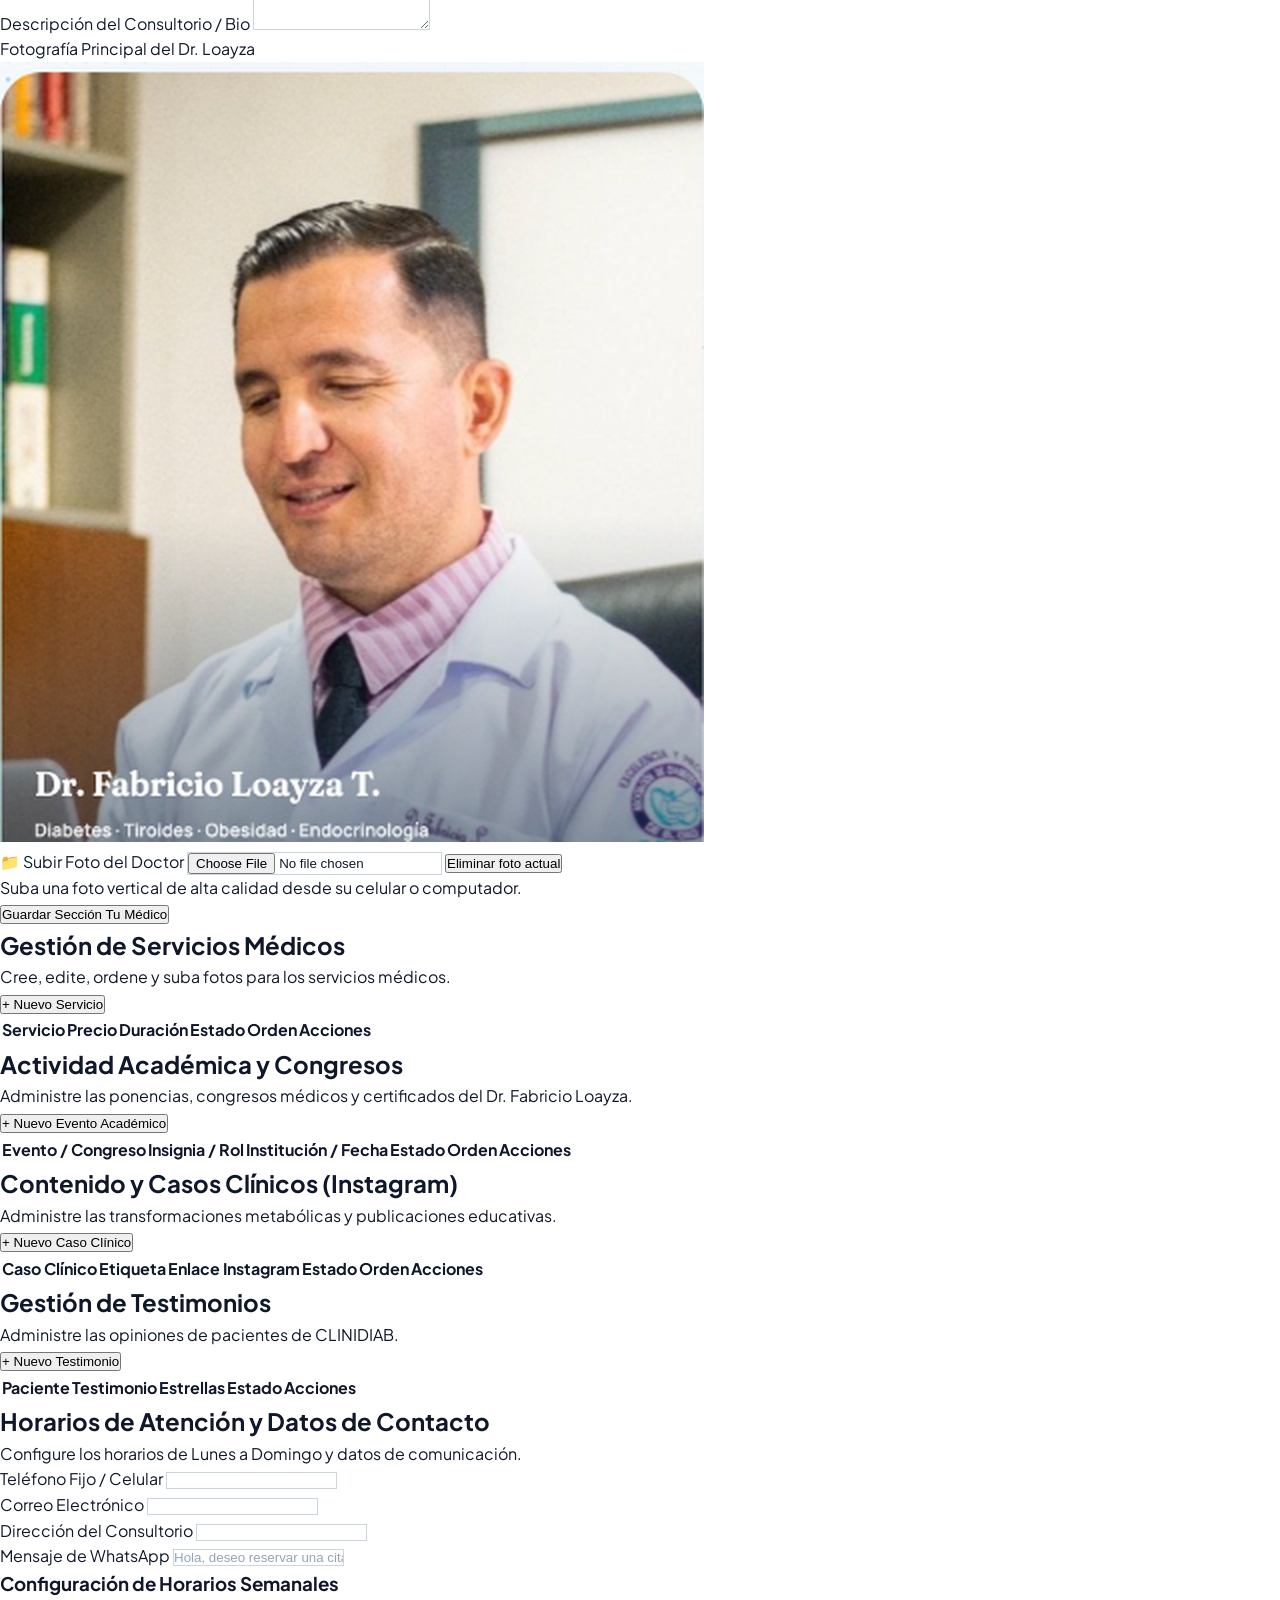
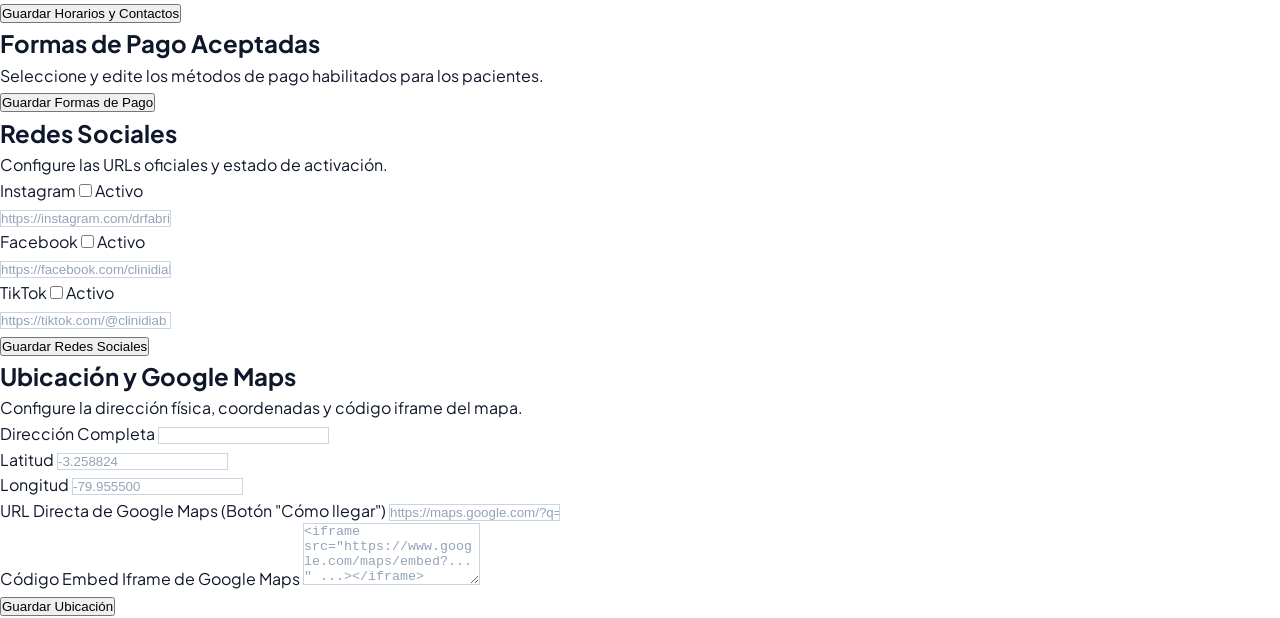
==== commit 8158d6ae: "Add infinite animated specialty marquee banner, enhanced typography accents, exact hero CTAs and upd" ====
--- a/admin.html
+++ b/admin.html
@@ -879,11 +879,11 @@
   </div>
 
   <!-- Application Scripts -->
-  <script src="js/config.js?v=3.1"></script>
-  <script src="js/supabaseClient.js?v=3.1"></script>
-  <script src="js/utils.js?v=3.1"></script>
-  <script src="js/store.js?v=3.1"></script>
-  <script src="js/admin.js?v=3.1"></script>
+  <script src="js/config.js?v=3.3"></script>
+  <script src="js/supabaseClient.js?v=3.3"></script>
+  <script src="js/utils.js?v=3.3"></script>
+  <script src="js/store.js?v=3.3"></script>
+  <script src="js/admin.js?v=3.3"></script>
 </body>
 </html>
 
--- a/css/styles.css
+++ b/css/styles.css
@@ -97,6 +97,26 @@
   opacity: 0.92;
   transform: translateY(-2px);
   box-shadow: 0 8px 22px rgba(220, 39, 67, 0.40);
+}
+
+/* Infinite Marquee Ticker */
+@keyframes marquee {
+  0% {
+    transform: translateX(0%);
+  }
+  100% {
+    transform: translateX(-50%);
+  }
+}
+
+.animate-marquee {
+  display: flex;
+  width: max-content;
+  animation: marquee 30s linear infinite;
+}
+
+.animate-marquee:hover {
+  animation-play-state: paused;
 }
 
 /* Shadows */
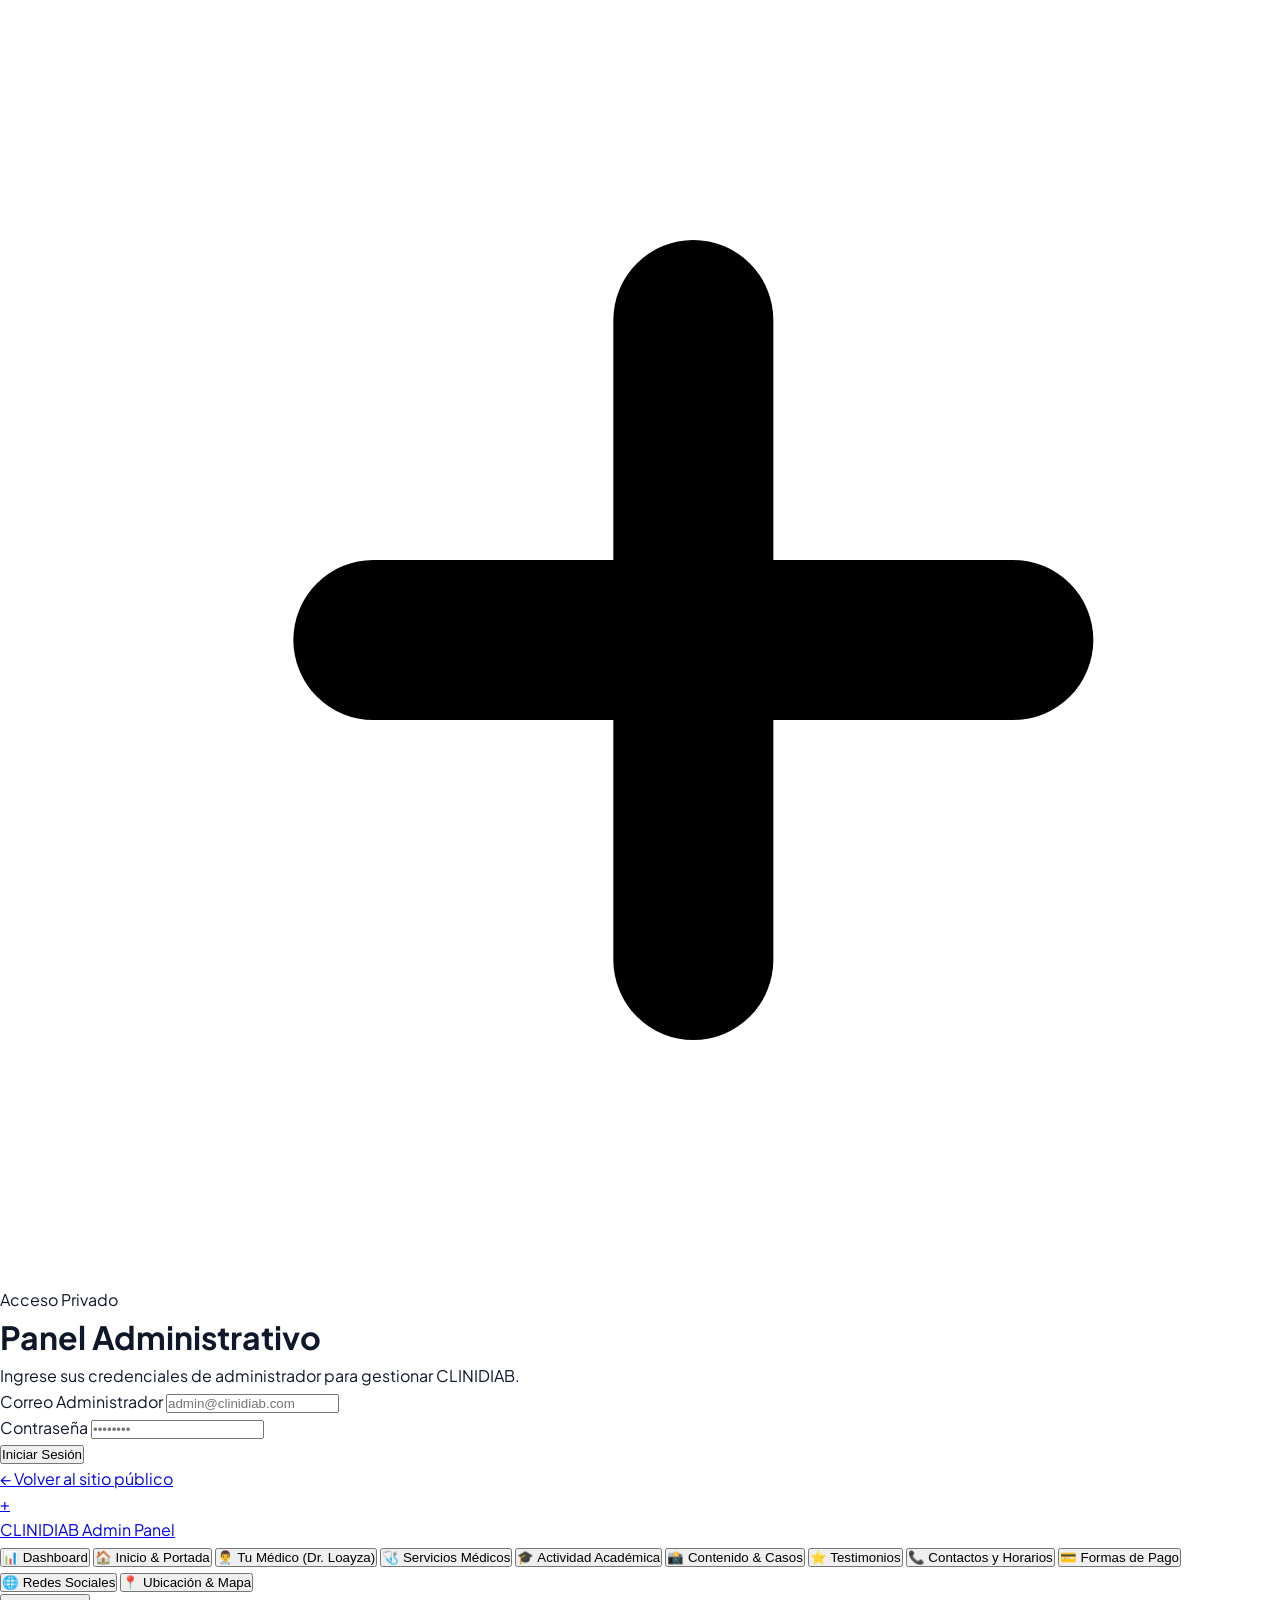
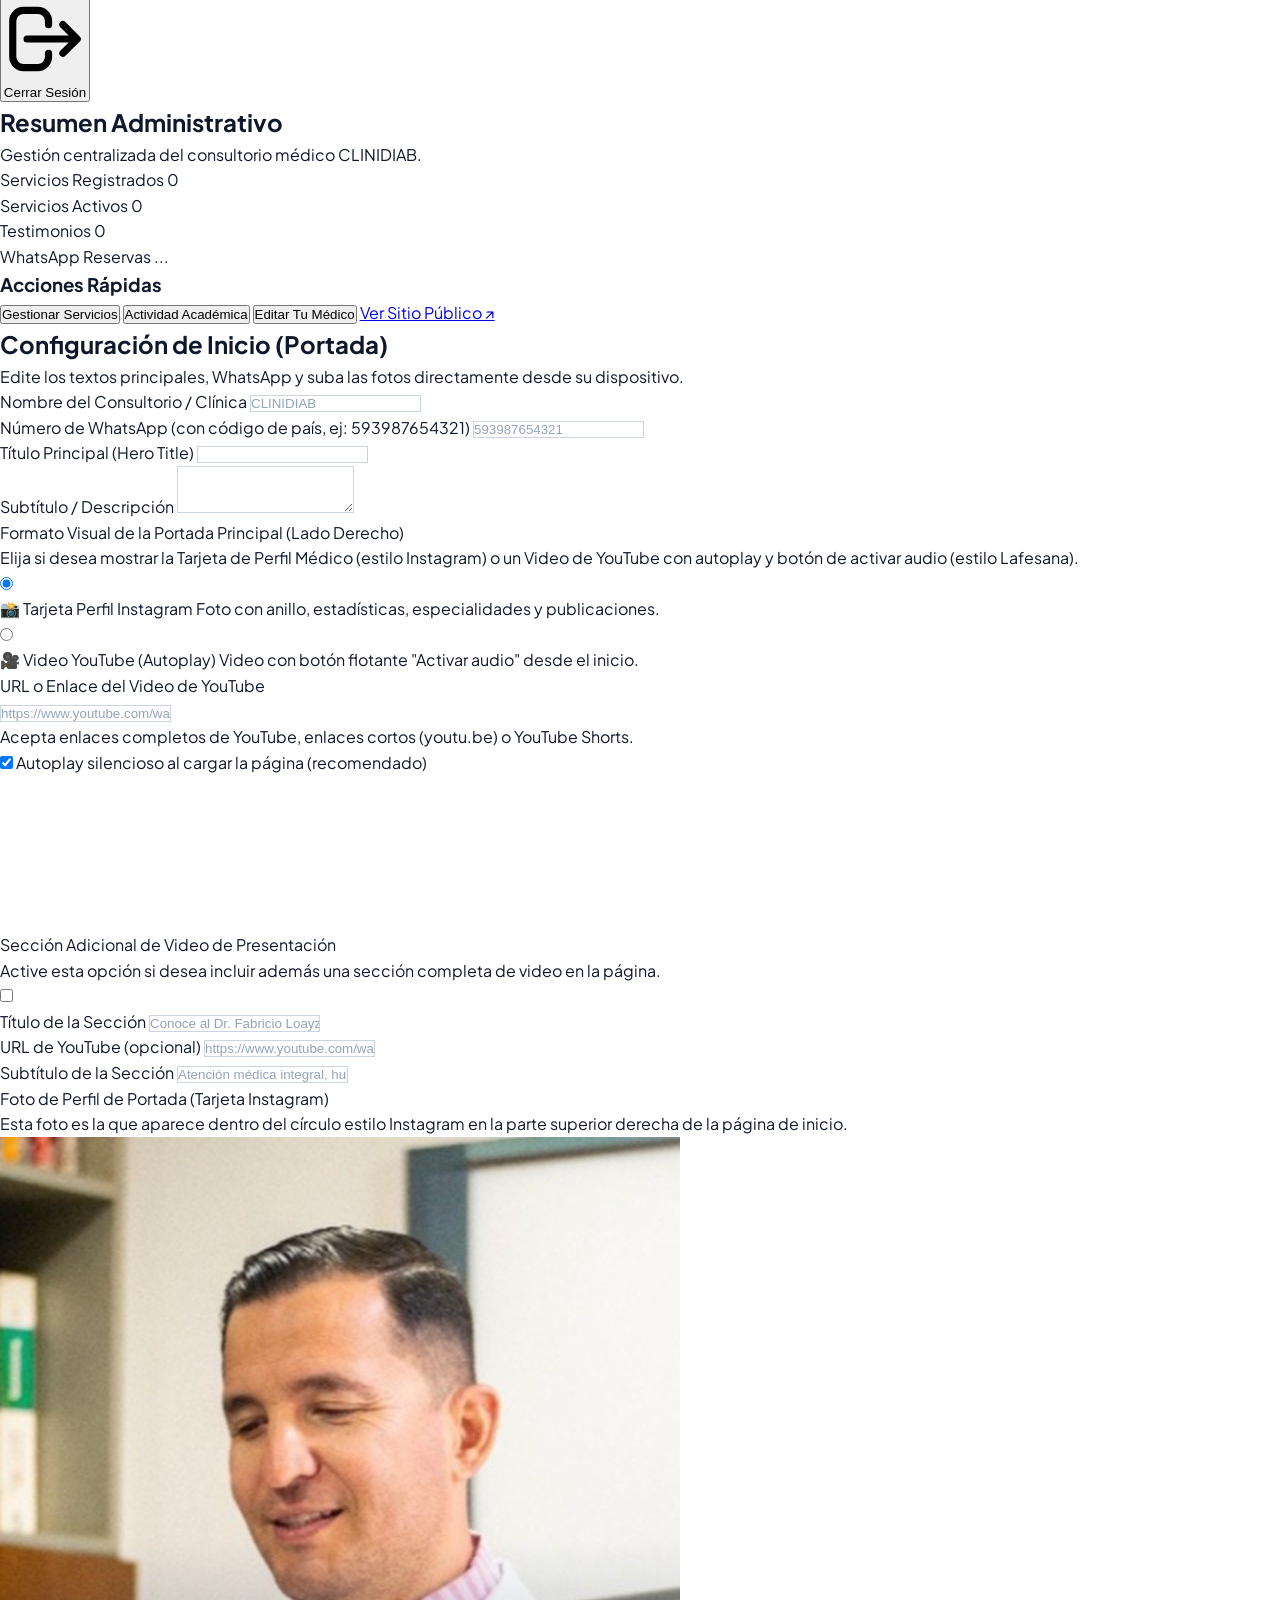
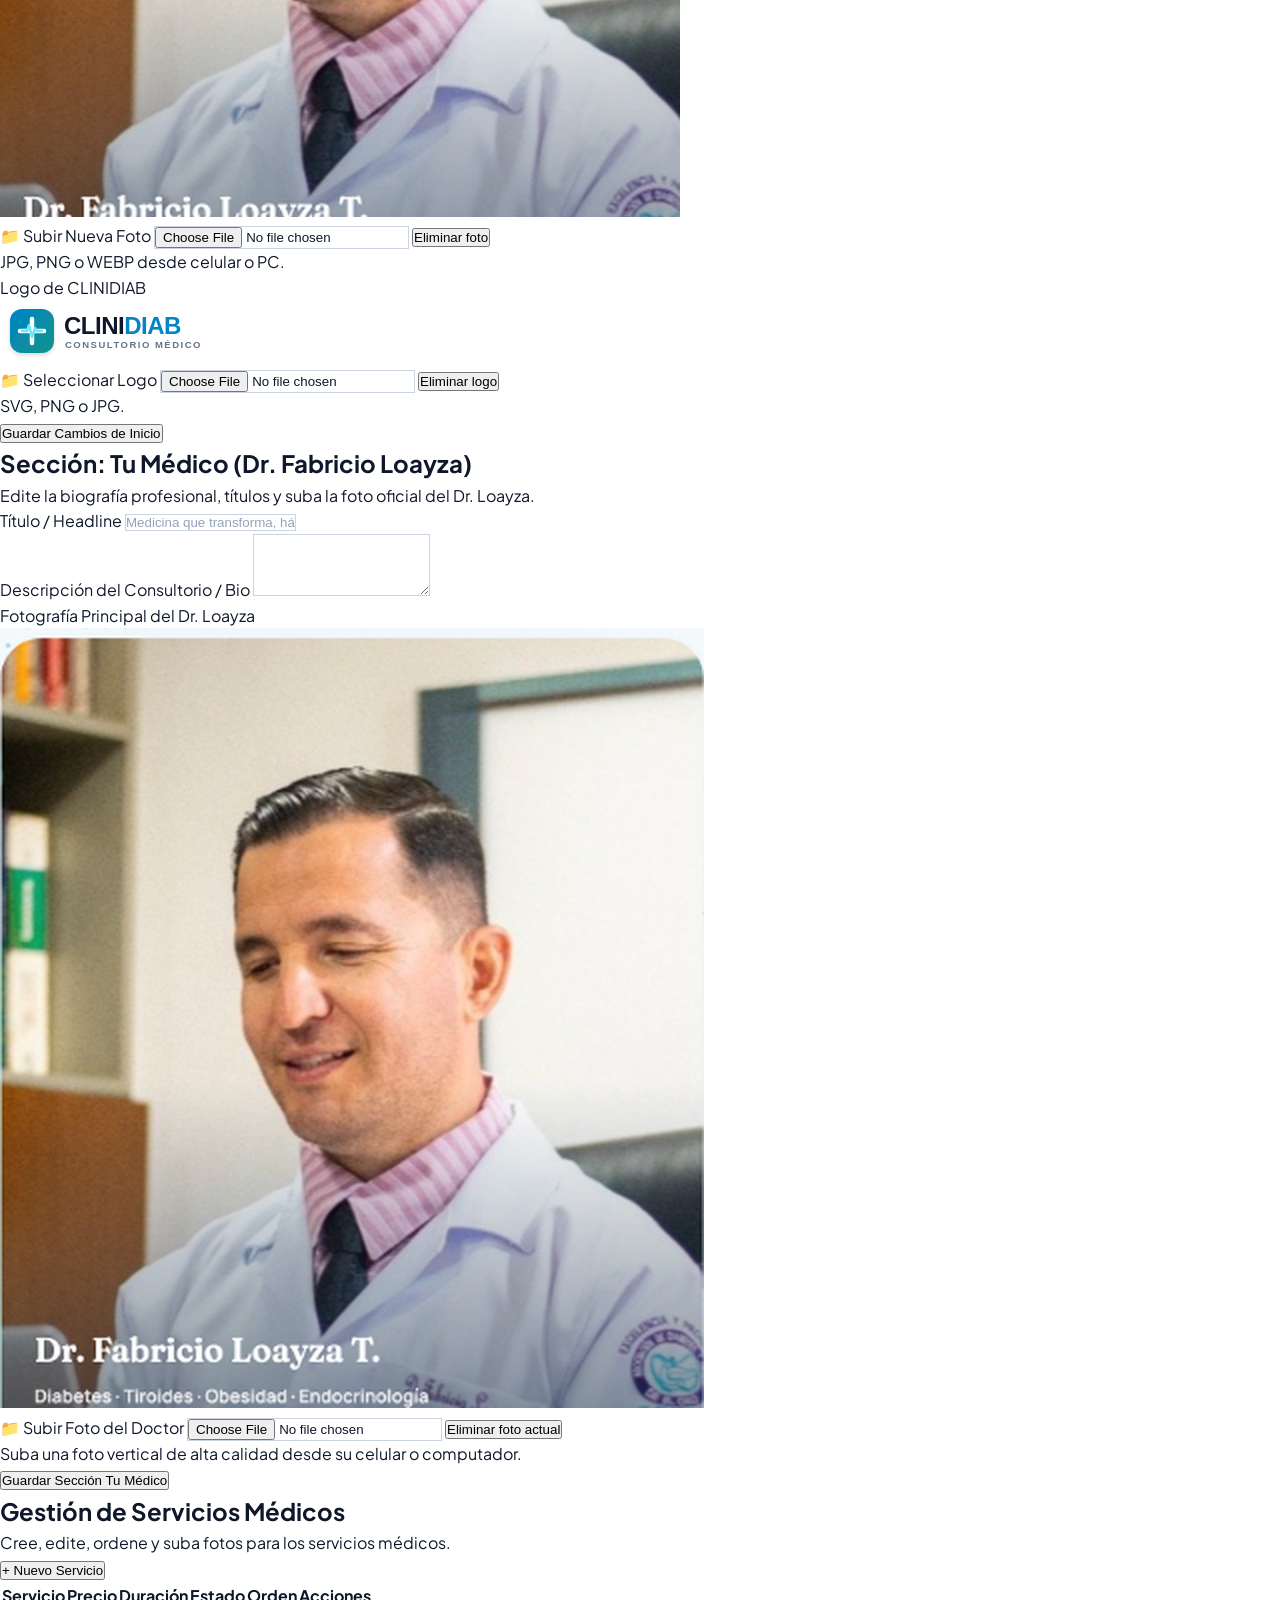
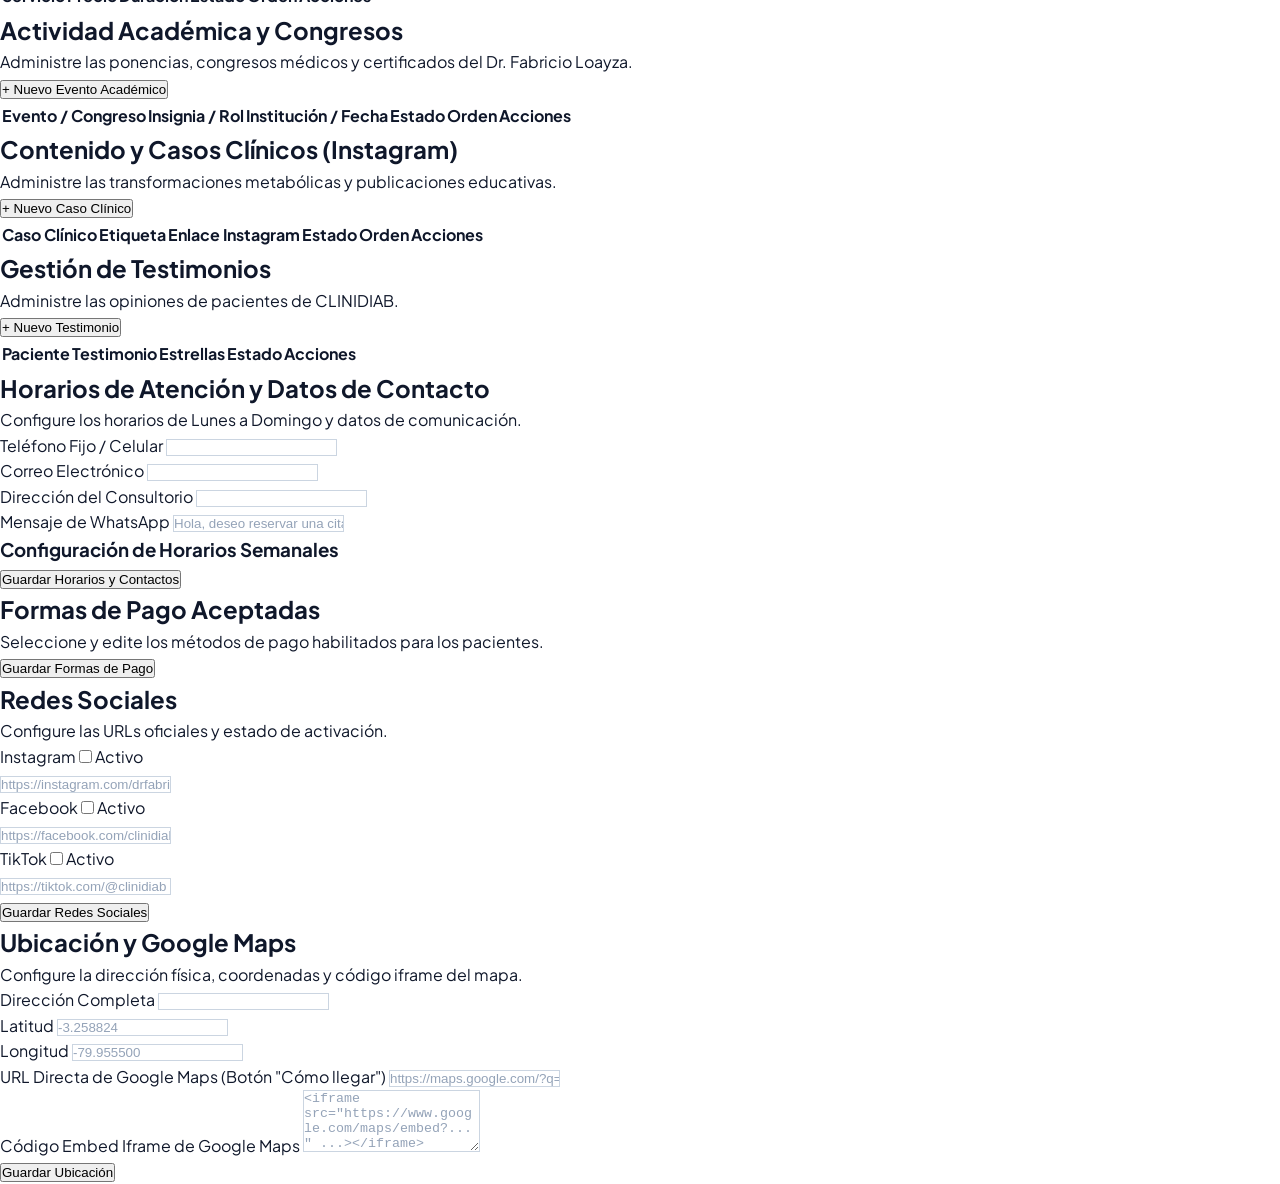
==== commit 8a671f83: "feat: Integrar reproductor YouTube con autoplay y botón Activar Audio (estilo Lafesana), selector mu" ====
--- a/admin.html
+++ b/admin.html
@@ -206,6 +206,86 @@
           <div>
             <label class="block text-xs font-bold uppercase text-slate-700 mb-1">Subtítulo / Descripción</label>
             <textarea id="hero-field-subtitle" rows="3" required class="w-full px-4 py-3 rounded-xl border border-slate-200 text-sm leading-relaxed"></textarea>
+          </div>
+
+          <!-- MEDIA TYPE SELECTOR: Card vs YouTube Video (Lafesana & Atres style) -->
+          <div class="bg-slate-50 p-6 rounded-2xl border border-slate-200/80 space-y-4">
+            <div>
+              <label class="block text-xs font-bold uppercase text-slate-800">Formato Visual de la Portada Principal (Lado Derecho)</label>
+              <p class="text-xs text-slate-500 mt-0.5">Elija si desea mostrar la Tarjeta de Perfil Médico (estilo Instagram) o un Video de YouTube con autoplay y botón de activar audio (estilo Lafesana).</p>
+            </div>
+
+            <div class="grid grid-cols-1 sm:grid-cols-2 gap-4">
+              <label class="relative flex items-center p-4 rounded-xl border-2 cursor-pointer transition-all bg-white hover:border-teal-500 has-[:checked]:border-teal-600 has-[:checked]:bg-teal-50/40">
+                <input type="radio" name="hero-media-type" value="card" id="hero-media-type-card" checked class="text-teal-600 focus:ring-teal-500">
+                <div class="ml-3">
+                  <span class="block text-sm font-extrabold text-slate-900">📸 Tarjeta Perfil Instagram</span>
+                  <span class="block text-xs text-slate-500 mt-0.5">Foto con anillo, estadísticas, especialidades y publicaciones.</span>
+                </div>
+              </label>
+
+              <label class="relative flex items-center p-4 rounded-xl border-2 cursor-pointer transition-all bg-white hover:border-teal-500 has-[:checked]:border-teal-600 has-[:checked]:bg-teal-50/40">
+                <input type="radio" name="hero-media-type" value="video" id="hero-media-type-video" class="text-teal-600 focus:ring-teal-500">
+                <div class="ml-3">
+                  <span class="block text-sm font-extrabold text-slate-900">🎥 Video YouTube (Autoplay)</span>
+                  <span class="block text-xs text-slate-500 mt-0.5">Video con botón flotante "Activar audio" desde el inicio.</span>
+                </div>
+              </label>
+            </div>
+
+            <!-- YouTube Video Config Fields -->
+            <div id="hero-video-config-box" class="pt-4 border-t border-slate-200/70 space-y-4">
+              <div>
+                <label class="block text-xs font-bold uppercase text-slate-700 mb-1">URL o Enlace del Video de YouTube</label>
+                <div class="flex items-center gap-2">
+                  <input type="url" id="hero-field-youtube-url" placeholder="https://www.youtube.com/watch?v=... o https://youtu.be/..." class="w-full px-4 py-2.5 rounded-xl border border-slate-200 text-sm font-medium bg-white focus:ring-2 focus:ring-teal-500">
+                </div>
+                <p class="text-[11px] text-slate-400 mt-1">Acepta enlaces completos de YouTube, enlaces cortos (youtu.be) o YouTube Shorts.</p>
+              </div>
+
+              <div class="flex items-center gap-3">
+                <input type="checkbox" id="hero-field-video-autoplay" checked class="w-4 h-4 text-teal-600 rounded focus:ring-teal-500">
+                <label for="hero-field-video-autoplay" class="text-xs font-bold text-slate-700 select-none cursor-pointer">
+                  Autoplay silencioso al cargar la página (recomendado)
+                </label>
+              </div>
+
+              <!-- Live Video Preview in Admin -->
+              <div id="hero-video-preview-container" class="hidden rounded-xl overflow-hidden border border-slate-200 bg-black aspect-video max-w-md">
+                <iframe id="hero-video-preview-iframe" class="w-full h-full" src="" frameborder="0" allow="accelerometer; autoplay; clipboard-write; encrypted-media; gyroscope; picture-in-picture" allowfullscreen></iframe>
+              </div>
+            </div>
+          </div>
+
+          <!-- OPTIONAL DEDICATED VIDEO PRESENTATION SECTION -->
+          <div class="bg-slate-50 p-6 rounded-2xl border border-slate-200/80 space-y-4">
+            <div class="flex items-center justify-between">
+              <div>
+                <label class="block text-xs font-bold uppercase text-slate-800">Sección Adicional de Video de Presentación</label>
+                <p class="text-xs text-slate-500 mt-0.5">Active esta opción si desea incluir además una sección completa de video en la página.</p>
+              </div>
+              <label class="relative inline-flex items-center cursor-pointer">
+                <input type="checkbox" id="field-show-video-section" class="sr-only peer">
+                <div class="w-11 h-6 bg-slate-300 peer-focus:outline-none rounded-full peer peer-checked:after:translate-x-full peer-checked:after:border-white after:content-[''] after:absolute after:top-[2px] after:left-[2px] after:bg-white after:border-slate-300 after:border after:rounded-full after:h-5 after:w-5 after:transition-all peer-checked:bg-teal-600"></div>
+              </label>
+            </div>
+
+            <div id="video-section-fields" class="hidden pt-4 border-t border-slate-200/70 space-y-4">
+              <div class="grid grid-cols-1 md:grid-cols-2 gap-4">
+                <div>
+                  <label class="block text-xs font-bold uppercase text-slate-700 mb-1">Título de la Sección</label>
+                  <input type="text" id="field-video-section-title" placeholder="Conoce al Dr. Fabricio Loayza y CLINIDIAB" class="w-full px-4 py-2.5 rounded-xl border border-slate-200 text-sm font-semibold bg-white">
+                </div>
+                <div>
+                  <label class="block text-xs font-bold uppercase text-slate-700 mb-1">URL de YouTube (opcional)</label>
+                  <input type="url" id="field-video-section-url" placeholder="https://www.youtube.com/watch?v=..." class="w-full px-4 py-2.5 rounded-xl border border-slate-200 text-sm bg-white">
+                </div>
+              </div>
+              <div>
+                <label class="block text-xs font-bold uppercase text-slate-700 mb-1">Subtítulo de la Sección</label>
+                <input type="text" id="field-video-section-subtitle" placeholder="Atención médica integral, humana y especializada en Machala." class="w-full px-4 py-2.5 rounded-xl border border-slate-200 text-sm bg-white">
+              </div>
+            </div>
           </div>
 
           <!-- DIRECT PHOTO UPLOADERS (MOBILE & PC) -->
--- a/css/styles.css
+++ b/css/styles.css
@@ -99,24 +99,27 @@
   box-shadow: 0 8px 22px rgba(220, 39, 67, 0.40);
 }
 
-/* Infinite Marquee Ticker */
-@keyframes marquee {
+/* Infinite Marquee Ticker (Right to Left) */
+@keyframes marqueeScroll {
   0% {
-    transform: translateX(0%);
+    transform: translate3d(0, 0, 0);
   }
   100% {
-    transform: translateX(-50%);
-  }
-}
-
+    transform: translate3d(-50%, 0, 0);
+  }
+}
+
+.animate-marquee-track,
 .animate-marquee {
-  display: flex;
-  width: max-content;
-  animation: marquee 30s linear infinite;
-}
-
+  display: flex !important;
+  width: max-content !important;
+  animation: marqueeScroll 42s linear infinite !important;
+  will-change: transform;
+}
+
+.animate-marquee-track:hover,
 .animate-marquee:hover {
-  animation-play-state: paused;
+  animation-play-state: paused !important;
 }
 
 /* Shadows */
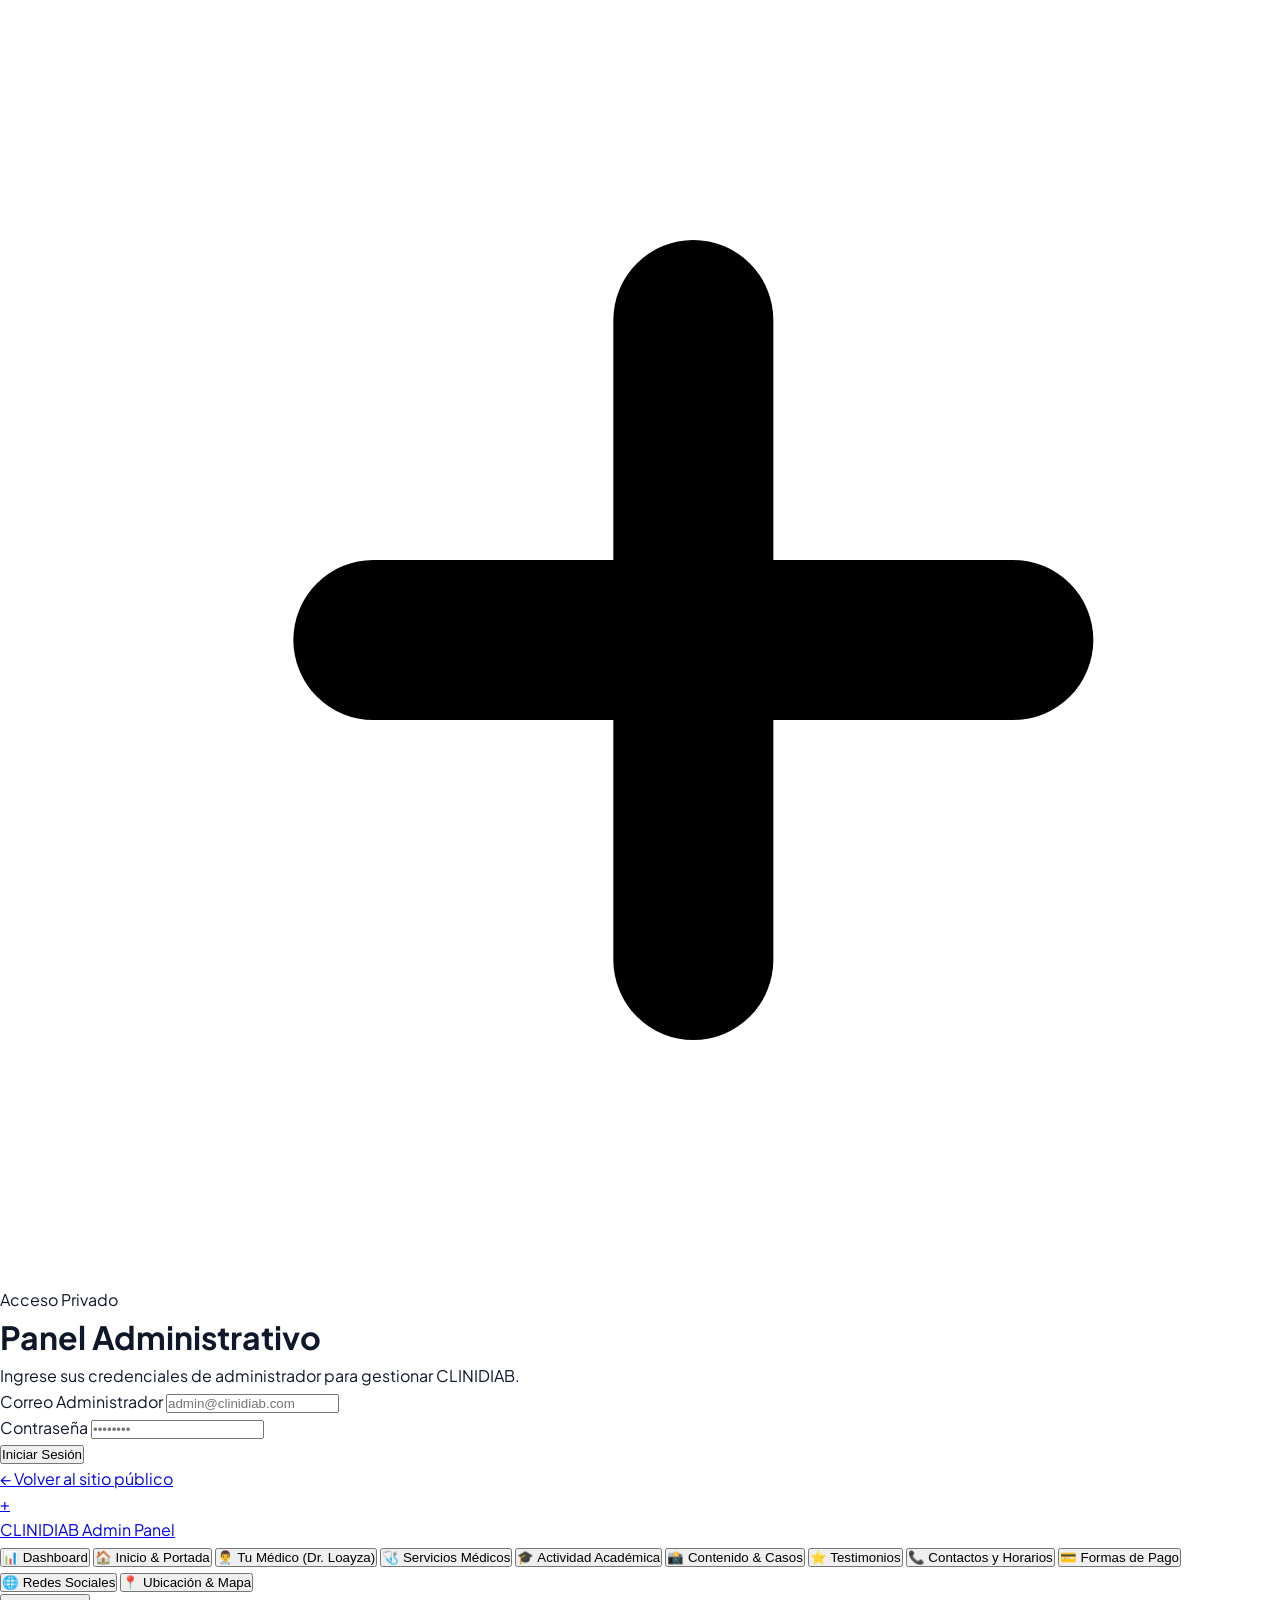
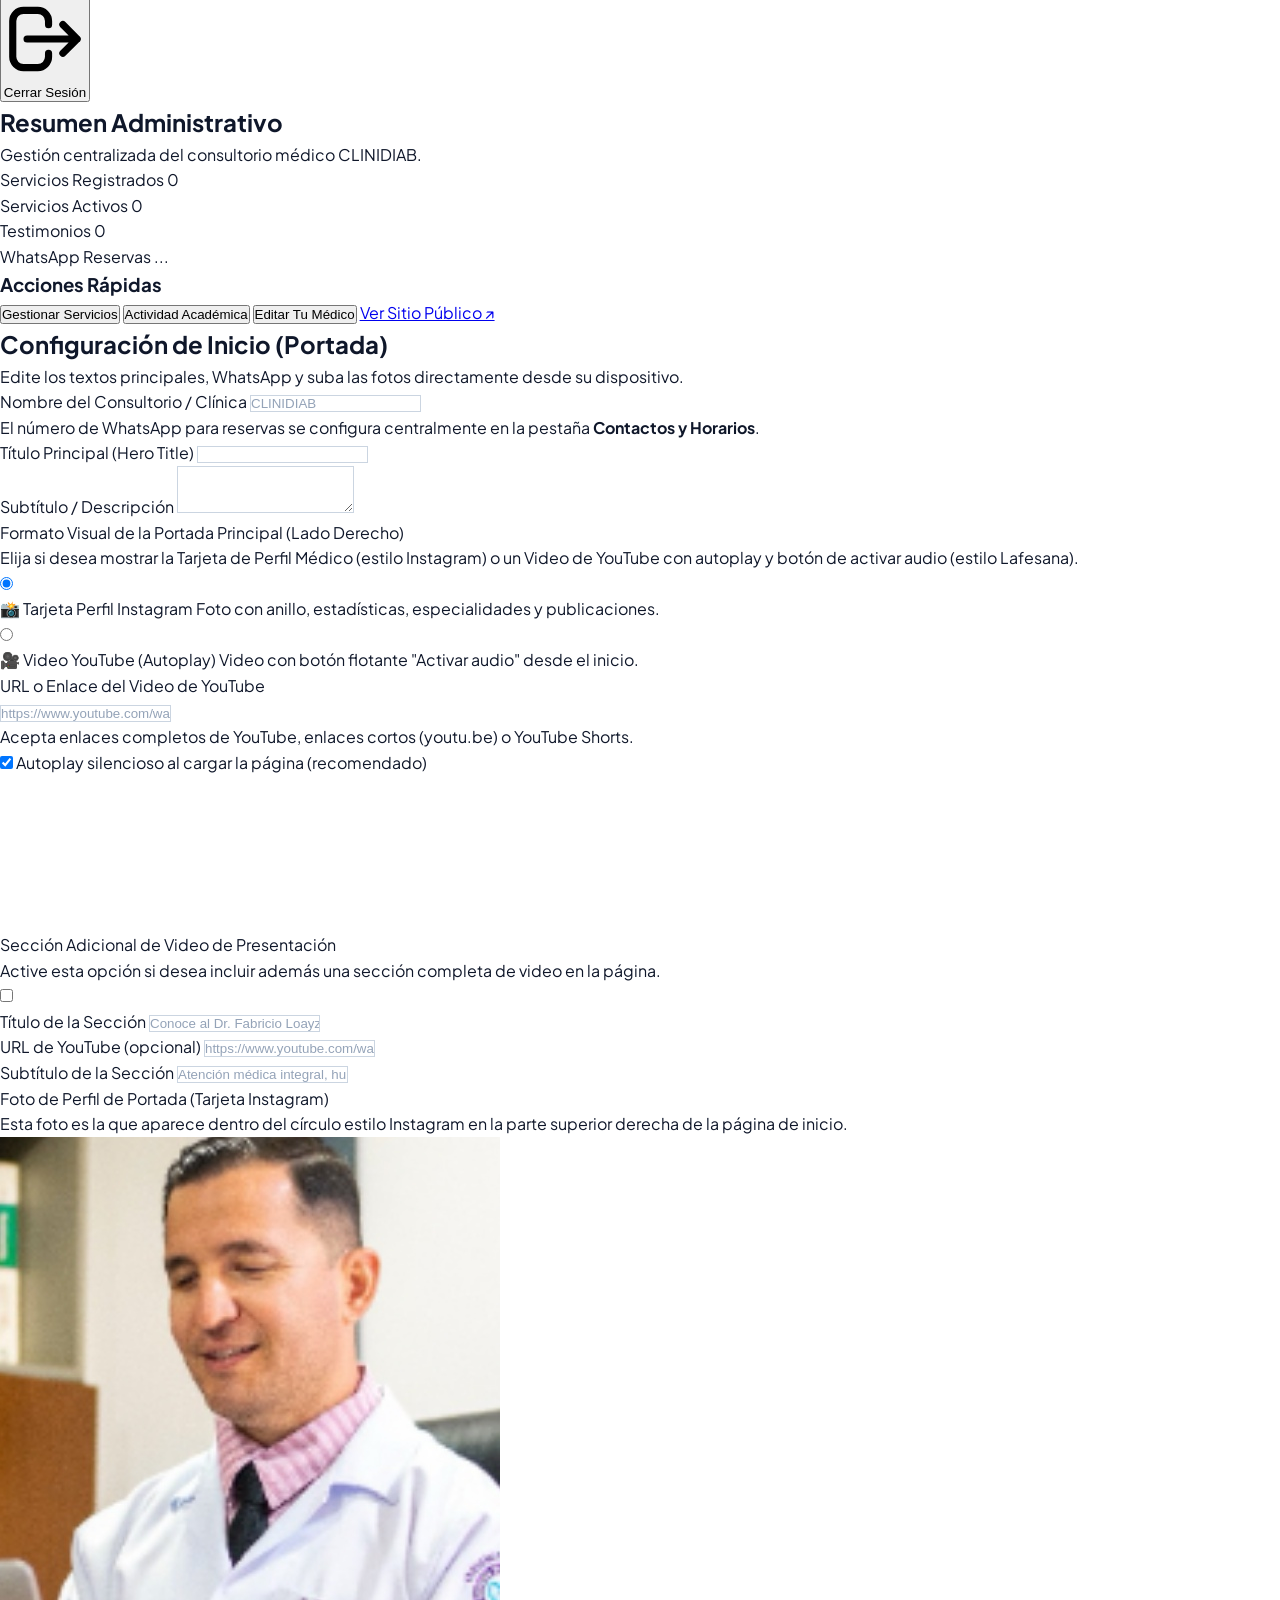
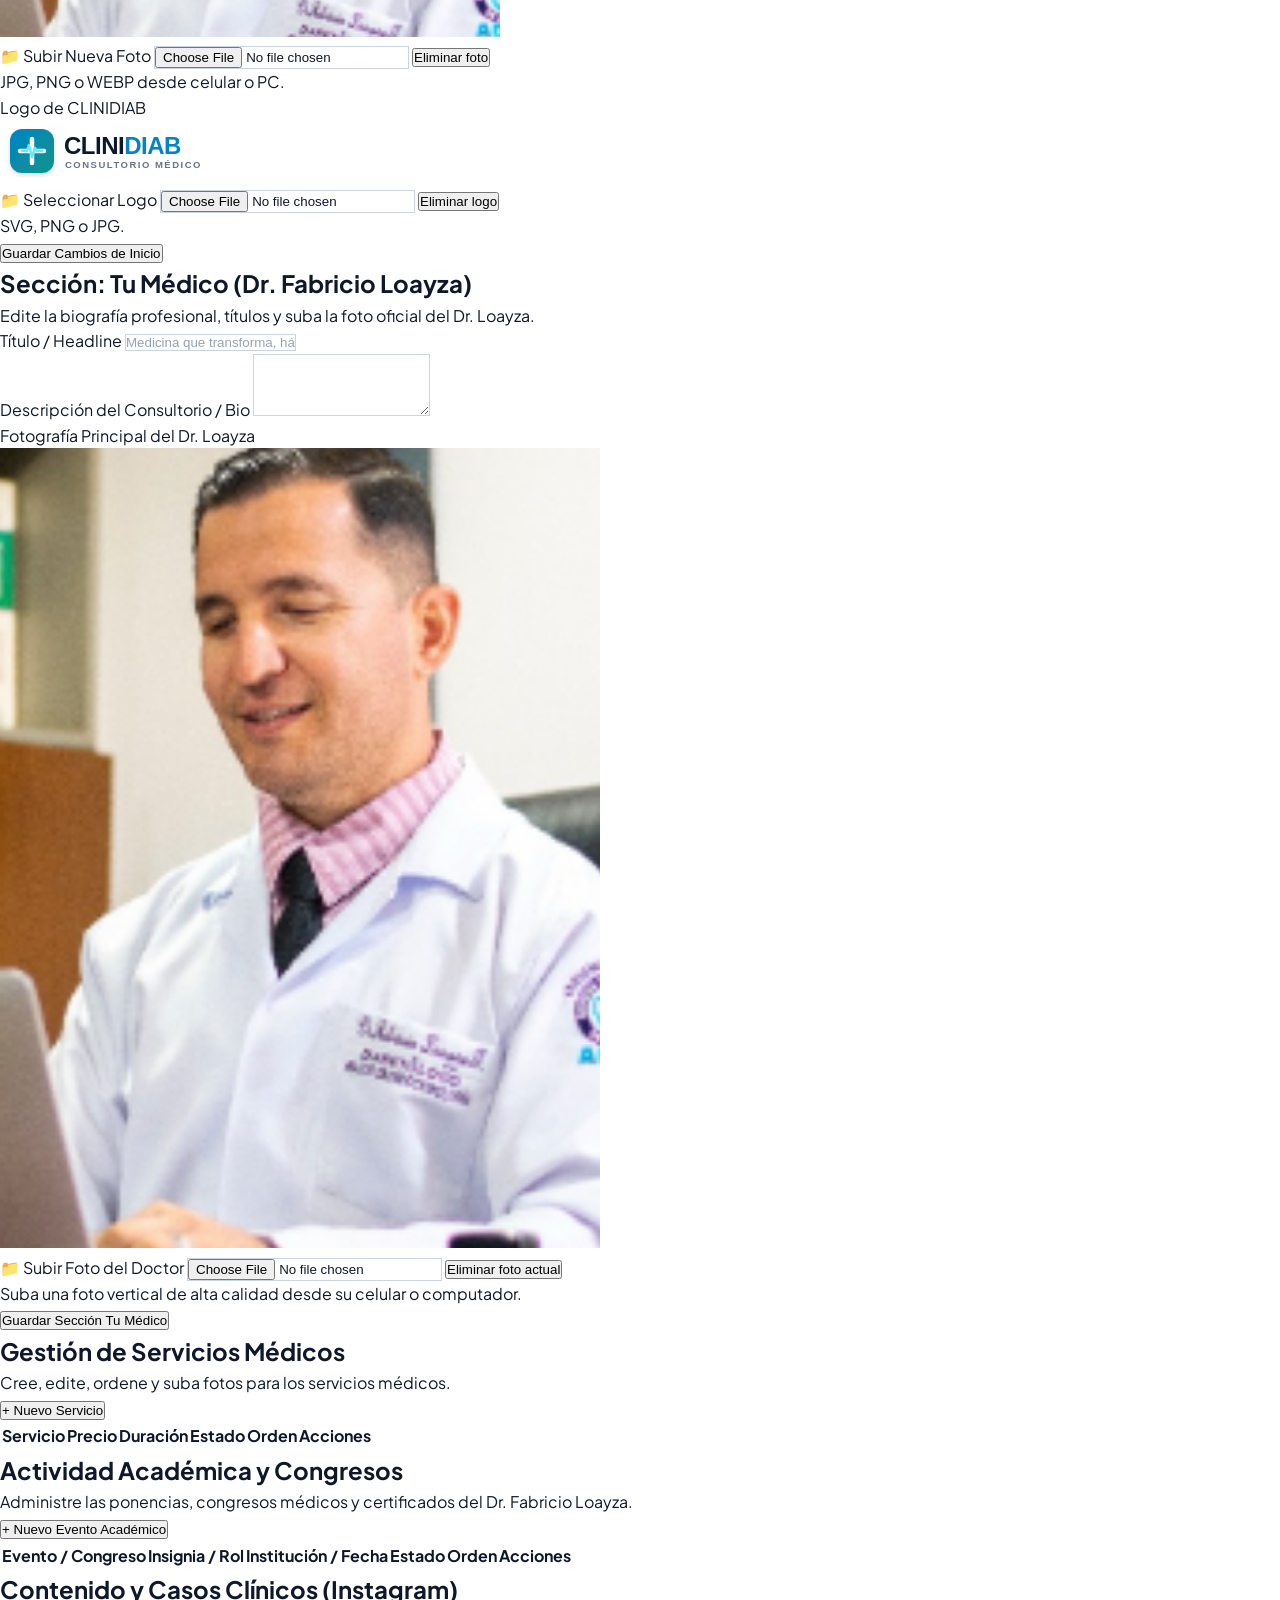
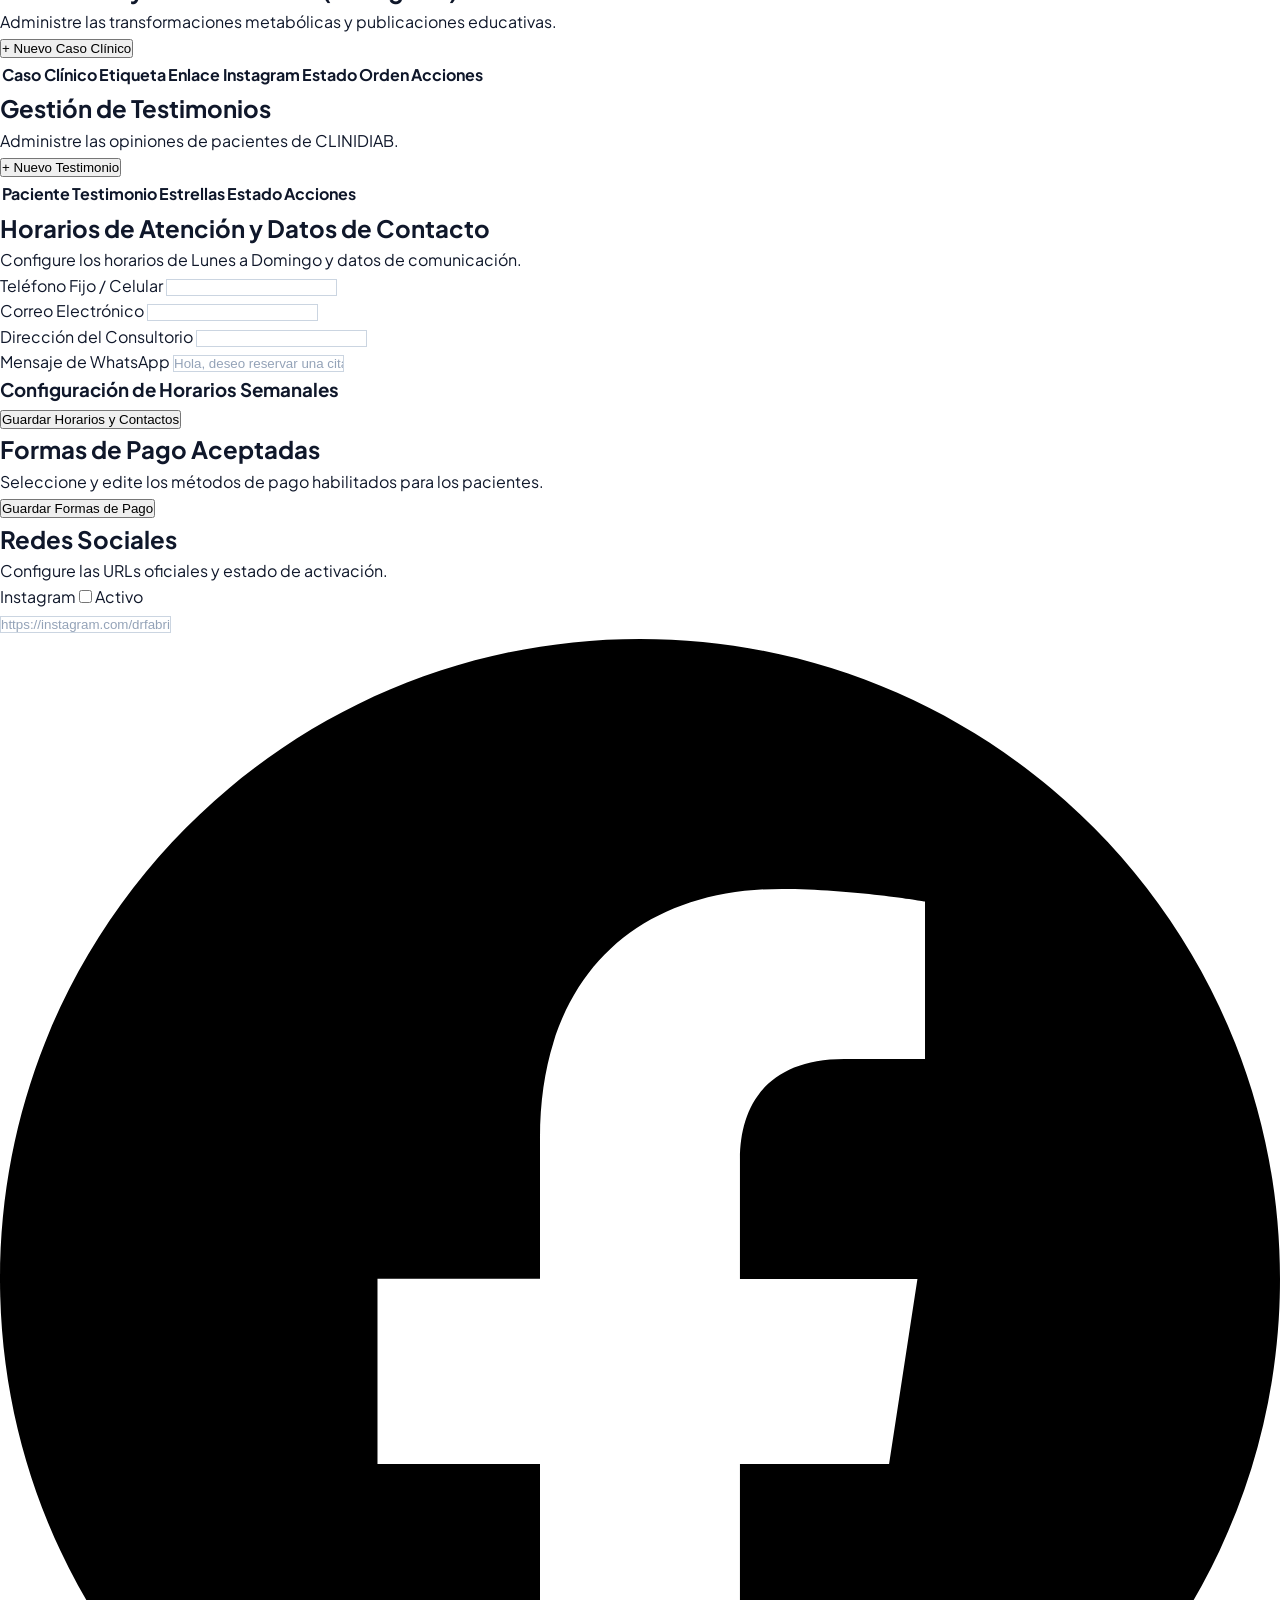
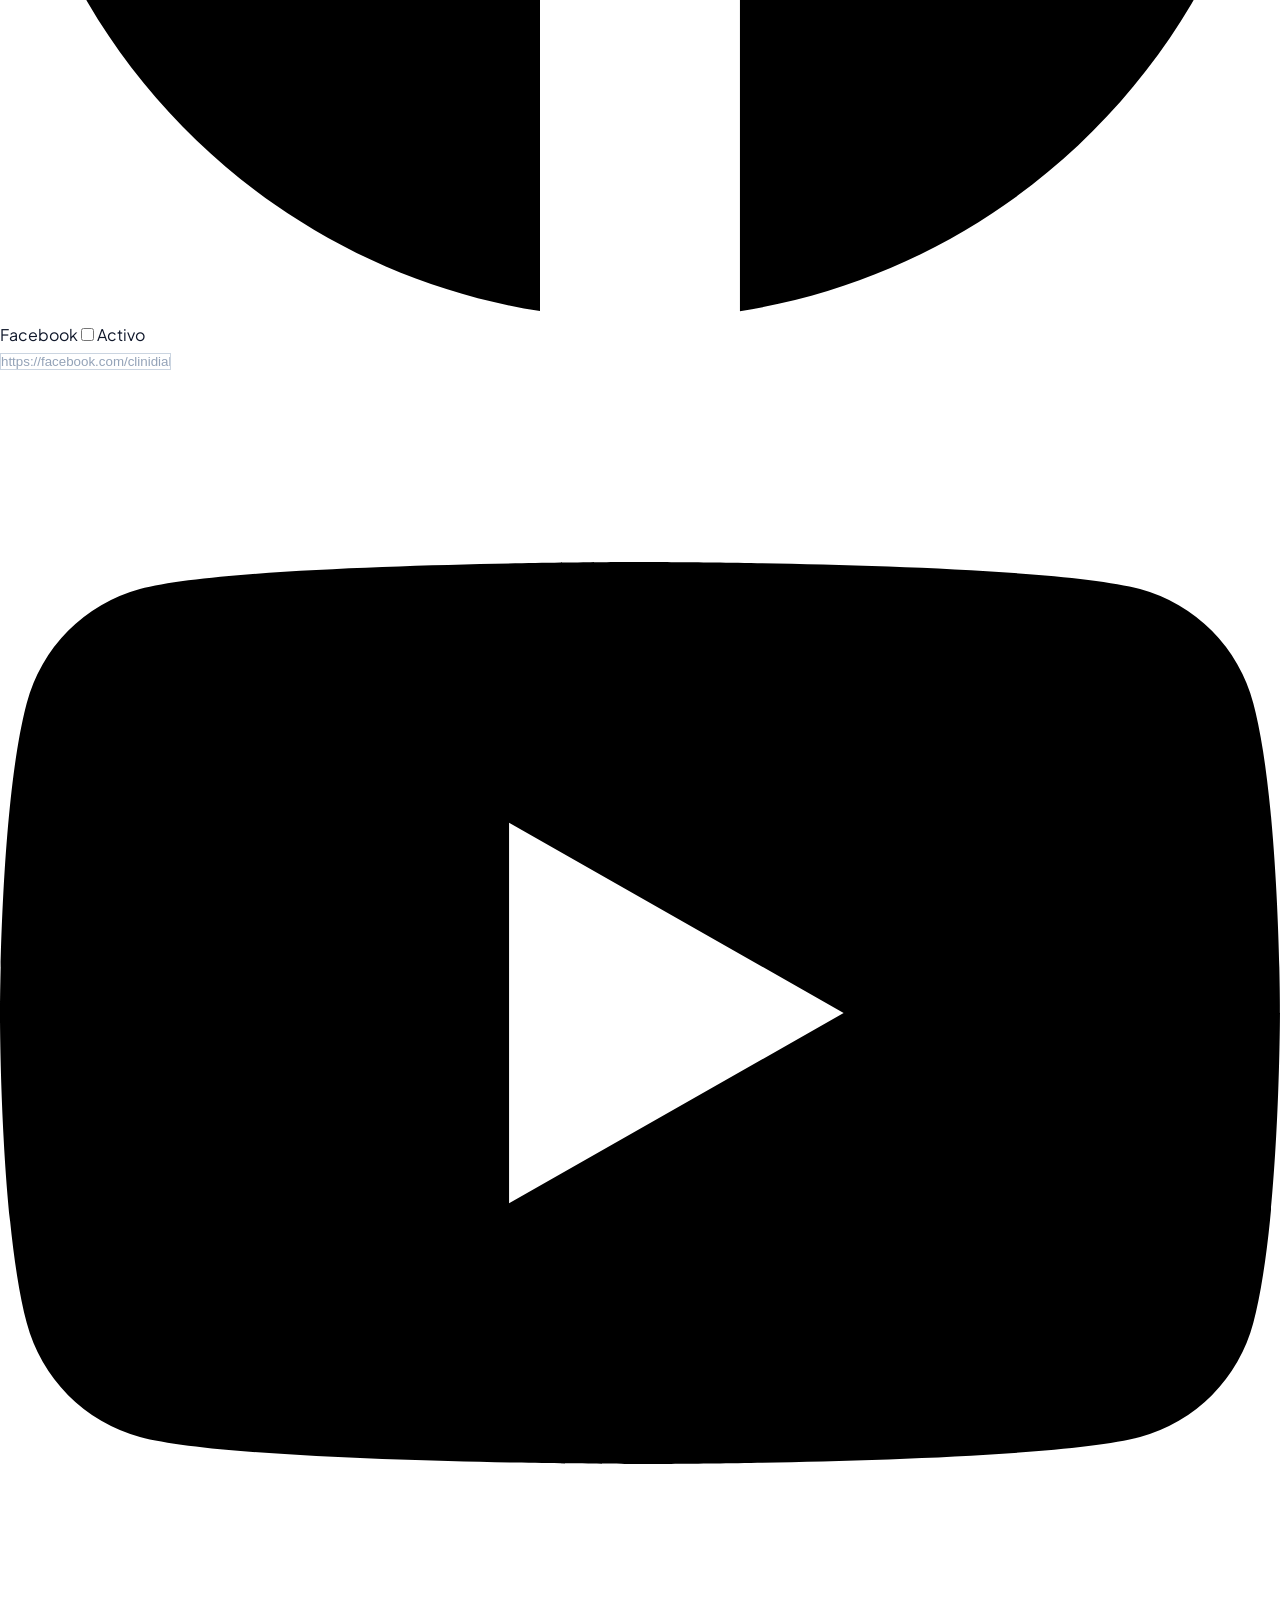
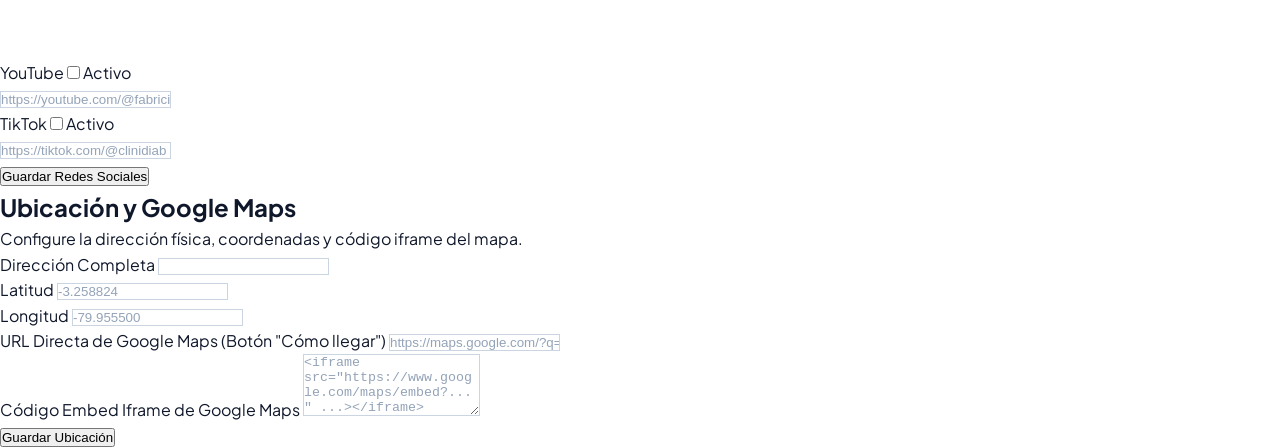
==== commit d4ca991c: "fix: Unificar WhatsApp en Contactos, agregar YouTube a Redes Sociales en Admin, alinear horarios sin" ====
--- a/admin.html
+++ b/admin.html
@@ -187,15 +187,10 @@
         </div>
 
         <form id="hero-settings-form" class="bg-white p-8 rounded-2xl border border-slate-200 shadow-sm space-y-6">
-          <div class="grid grid-cols-1 md:grid-cols-2 gap-6">
-            <div>
-              <label class="block text-xs font-bold uppercase text-slate-700 mb-1">Nombre del Consultorio / Clínica</label>
-              <input type="text" id="hero-field-clinic-name" placeholder="CLINIDIAB" class="w-full px-4 py-3 rounded-xl border border-slate-200 text-sm font-semibold">
-            </div>
-            <div>
-              <label class="block text-xs font-bold uppercase text-slate-700 mb-1">Número de WhatsApp (con código de país, ej: 593987654321)</label>
-              <input type="text" id="hero-field-whatsapp" placeholder="593987654321" required class="w-full px-4 py-3 rounded-xl border border-slate-200 text-sm font-semibold">
-            </div>
+          <div>
+            <label class="block text-xs font-bold uppercase text-slate-700 mb-1">Nombre del Consultorio / Clínica</label>
+            <input type="text" id="hero-field-clinic-name" placeholder="CLINIDIAB" class="w-full px-4 py-3 rounded-xl border border-slate-200 text-sm font-semibold">
+            <p class="text-[11px] text-slate-400 mt-1">El número de WhatsApp para reservas se configura centralmente en la pestaña <strong>Contactos y Horarios</strong>.</p>
           </div>
 
           <div>
@@ -604,12 +599,29 @@
           <!-- Facebook -->
           <div class="p-4 bg-slate-50 rounded-xl border border-slate-200 space-y-2">
             <div class="flex items-center justify-between">
-              <span class="font-bold text-slate-900 text-sm">Facebook</span>
+              <span class="font-bold text-slate-900 text-sm flex items-center gap-2">
+                <svg class="w-4 h-4 text-[#1877F2] fill-current" viewBox="0 0 24 24"><path d="M24 12.073c0-6.627-5.373-12-12-12s-12 5.373-12 12c0 5.99 4.388 10.954 10.125 11.854v-8.385H7.078v-3.47h3.047V9.43c0-3.007 1.792-4.669 4.533-4.669 1.312 0 2.686.235 2.686.235v2.953H15.83c-1.491 0-1.956.925-1.956 1.874v2.25h3.328l-.532 3.47h-2.796v8.385C19.612 23.027 24 18.062 24 12.073z"/></svg>
+                Facebook
+              </span>
               <label class="flex items-center gap-2 text-xs font-semibold text-slate-600">
                 <input type="checkbox" id="soc-fb-active" class="rounded text-teal-600"> Activo
               </label>
             </div>
             <input type="url" id="soc-fb-url" placeholder="https://facebook.com/clinidiab" class="w-full px-4 py-2.5 rounded-xl border border-slate-200 text-xs">
+          </div>
+
+          <!-- YouTube -->
+          <div class="p-4 bg-slate-50 rounded-xl border border-slate-200 space-y-2">
+            <div class="flex items-center justify-between">
+              <span class="font-bold text-slate-900 text-sm flex items-center gap-2">
+                <svg class="w-4 h-4 text-[#FF0000] fill-current" viewBox="0 0 24 24"><path d="M23.498 6.186a3.016 3.016 0 0 0-2.122-2.136C19.505 3.545 12 3.545 12 3.545s-7.505 0-9.377.505A3.017 3.017 0 0 0 .502 6.186C0 8.07 0 12 0 12s0 3.93.502 5.814a3.016 3.016 0 0 0 2.122 2.136c1.871.505 9.376.505 9.376.505s7.505 0 9.377-.505a3.015 3.015 0 0 0 2.122-2.136C24 15.93 24 12 24 12s0-3.93-.502-5.814zM9.545 15.568V8.432L15.818 12l-6.273 3.568z"/></svg>
+                YouTube
+              </span>
+              <label class="flex items-center gap-2 text-xs font-semibold text-slate-600">
+                <input type="checkbox" id="soc-yt-active" class="rounded text-teal-600"> Activo
+              </label>
+            </div>
+            <input type="url" id="soc-yt-url" placeholder="https://youtube.com/@fabricio19212" class="w-full px-4 py-2.5 rounded-xl border border-slate-200 text-xs">
           </div>
 
           <!-- TikTok -->
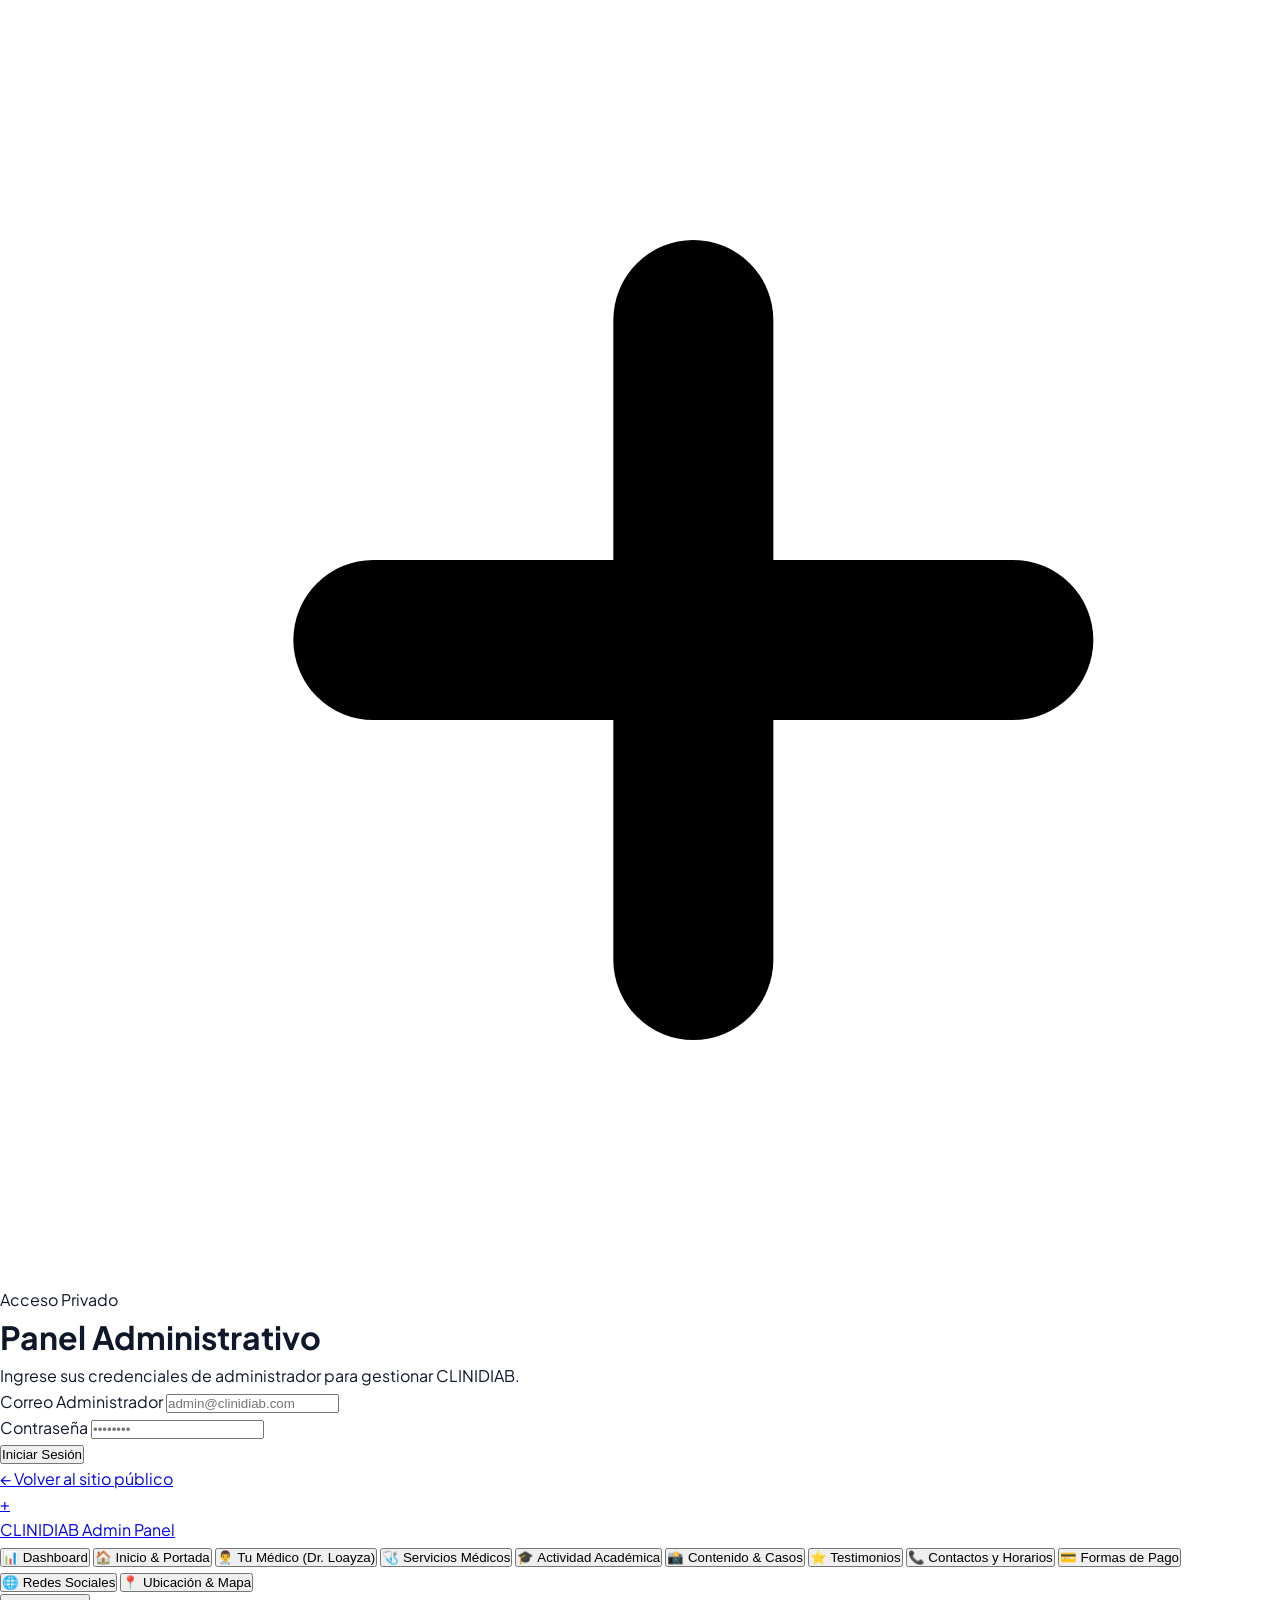
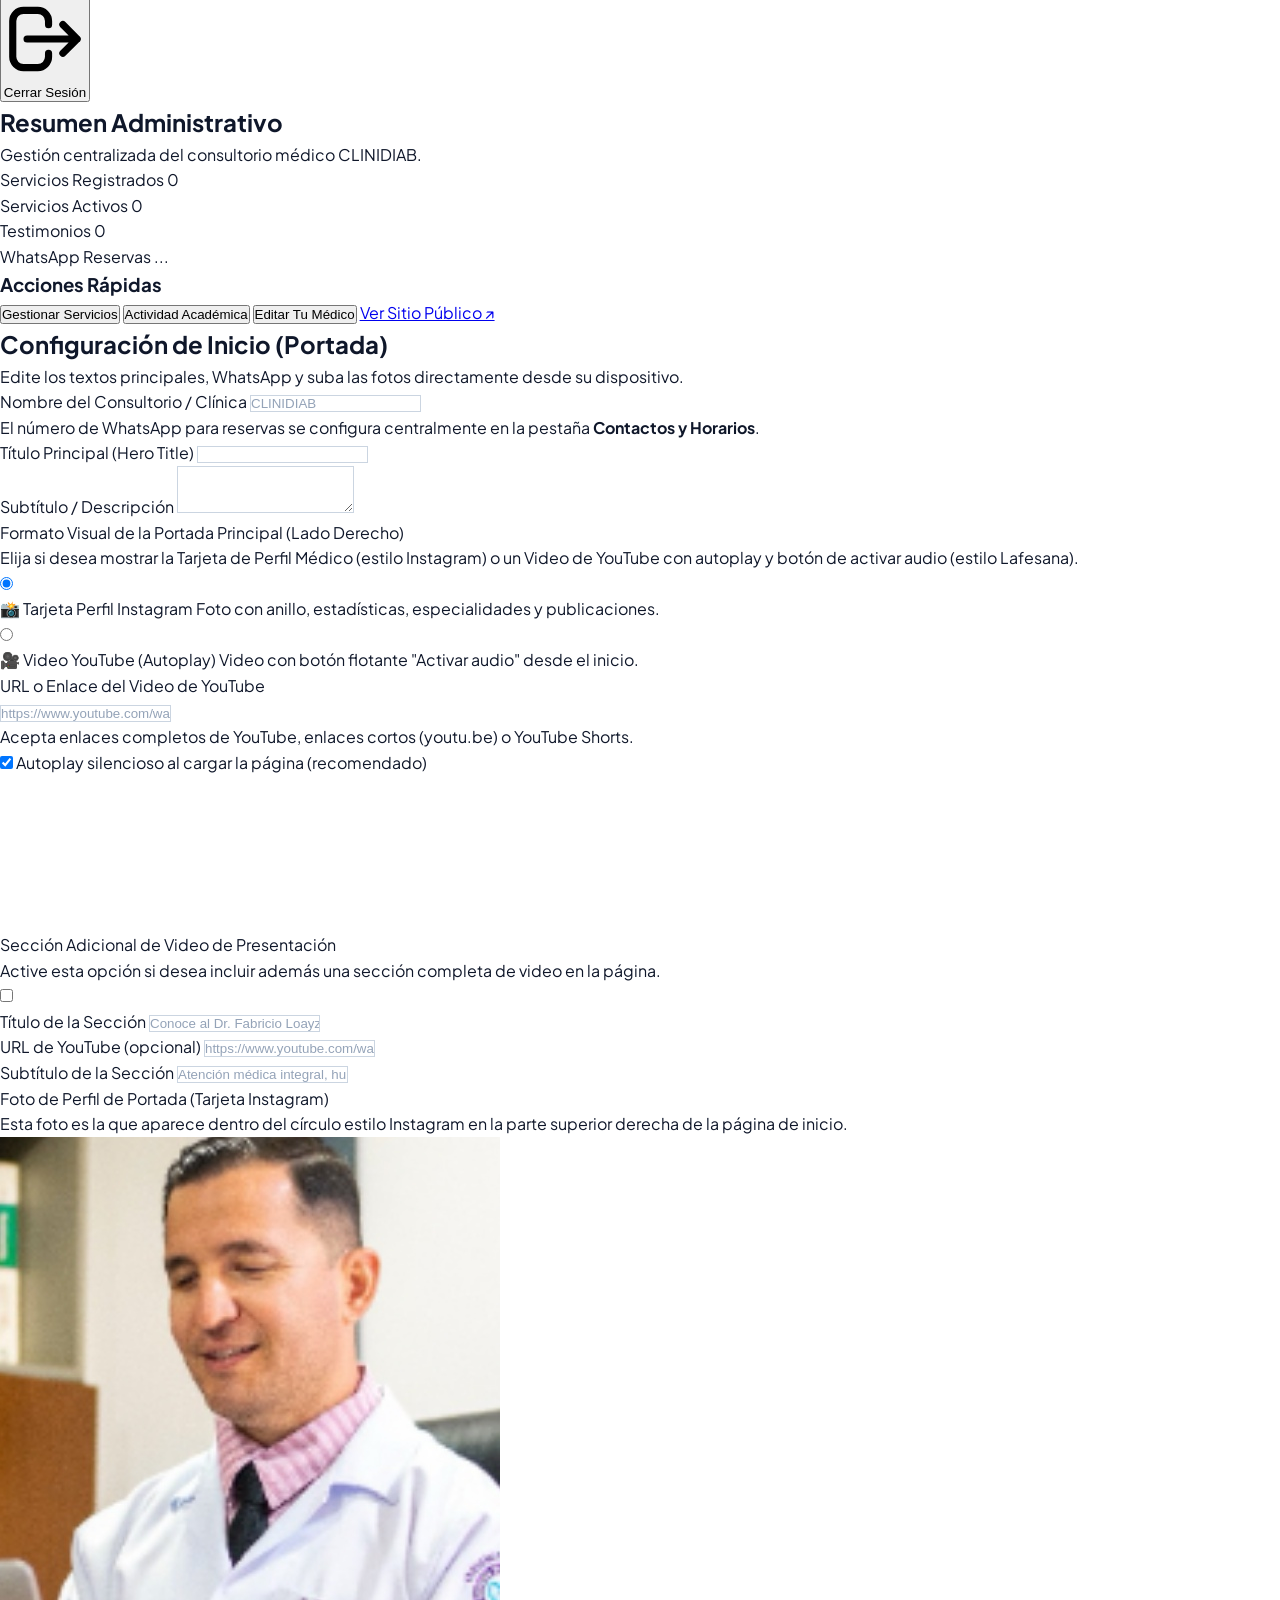
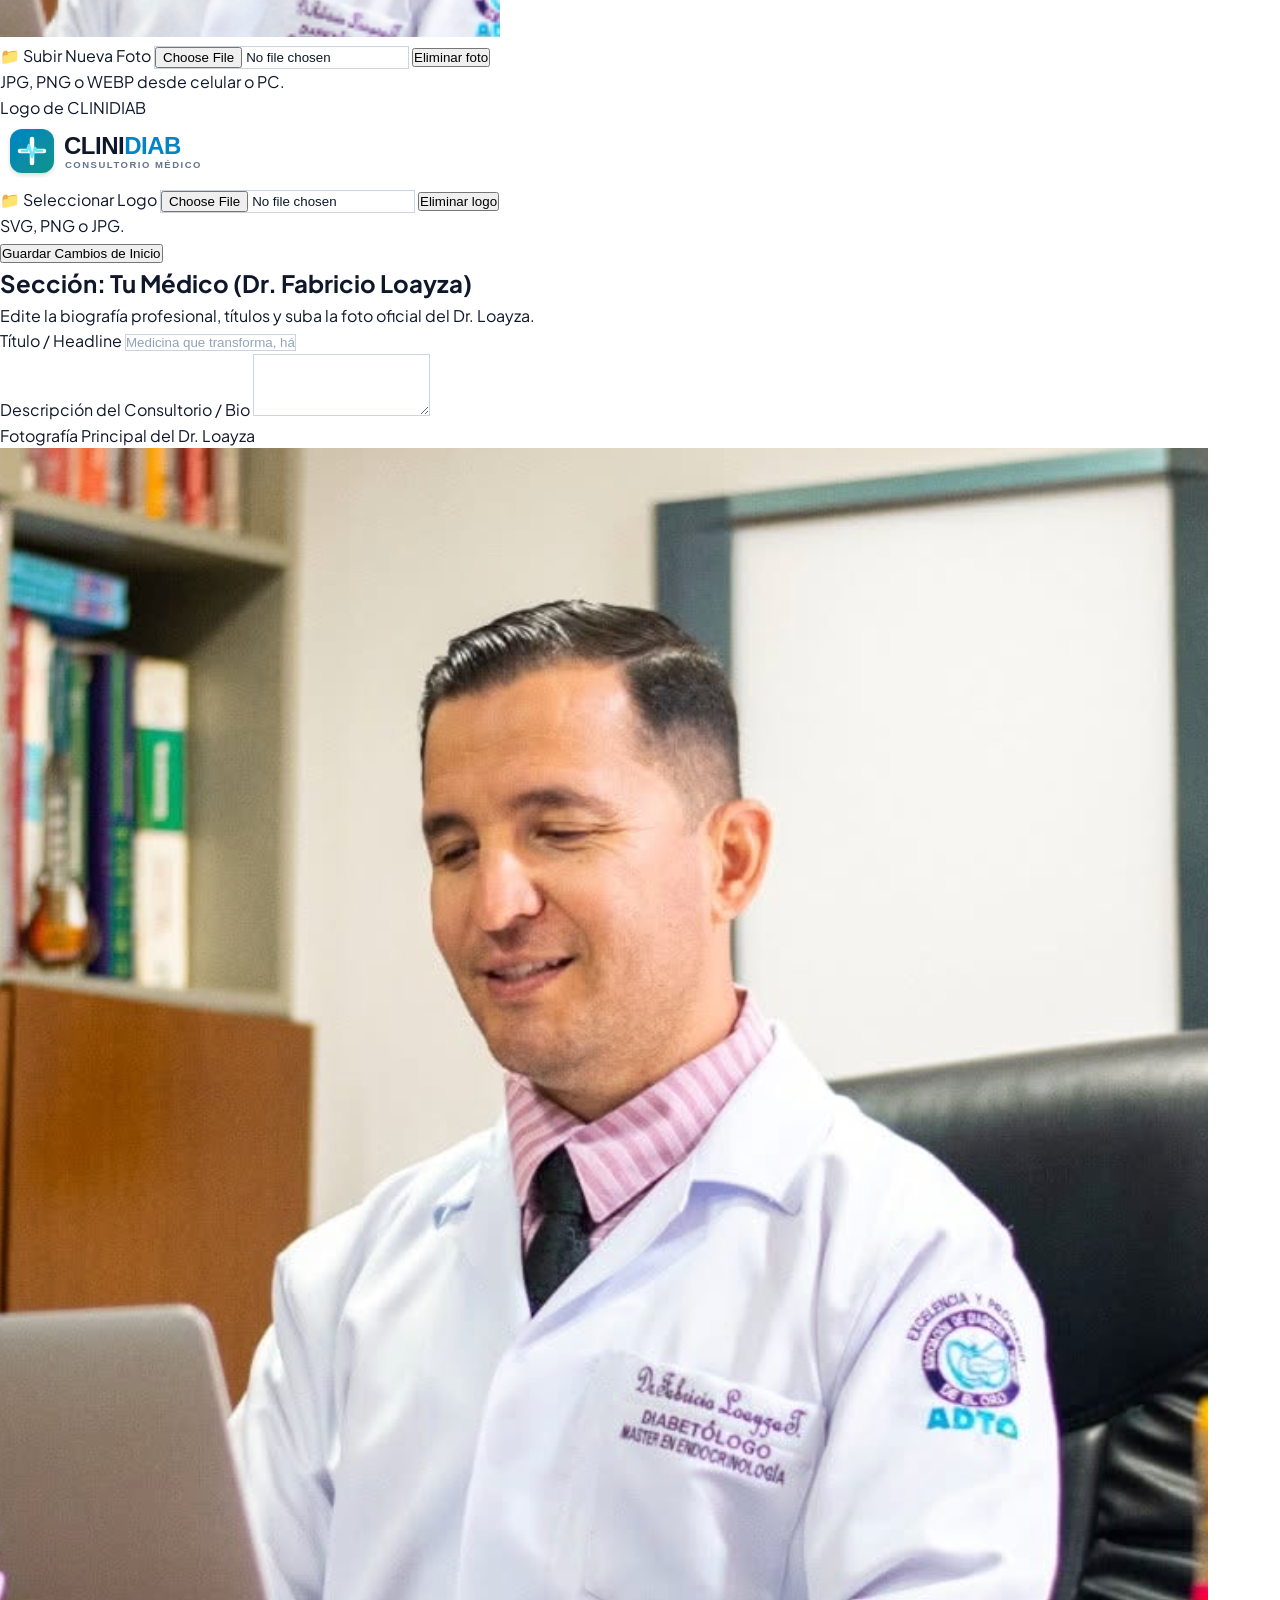
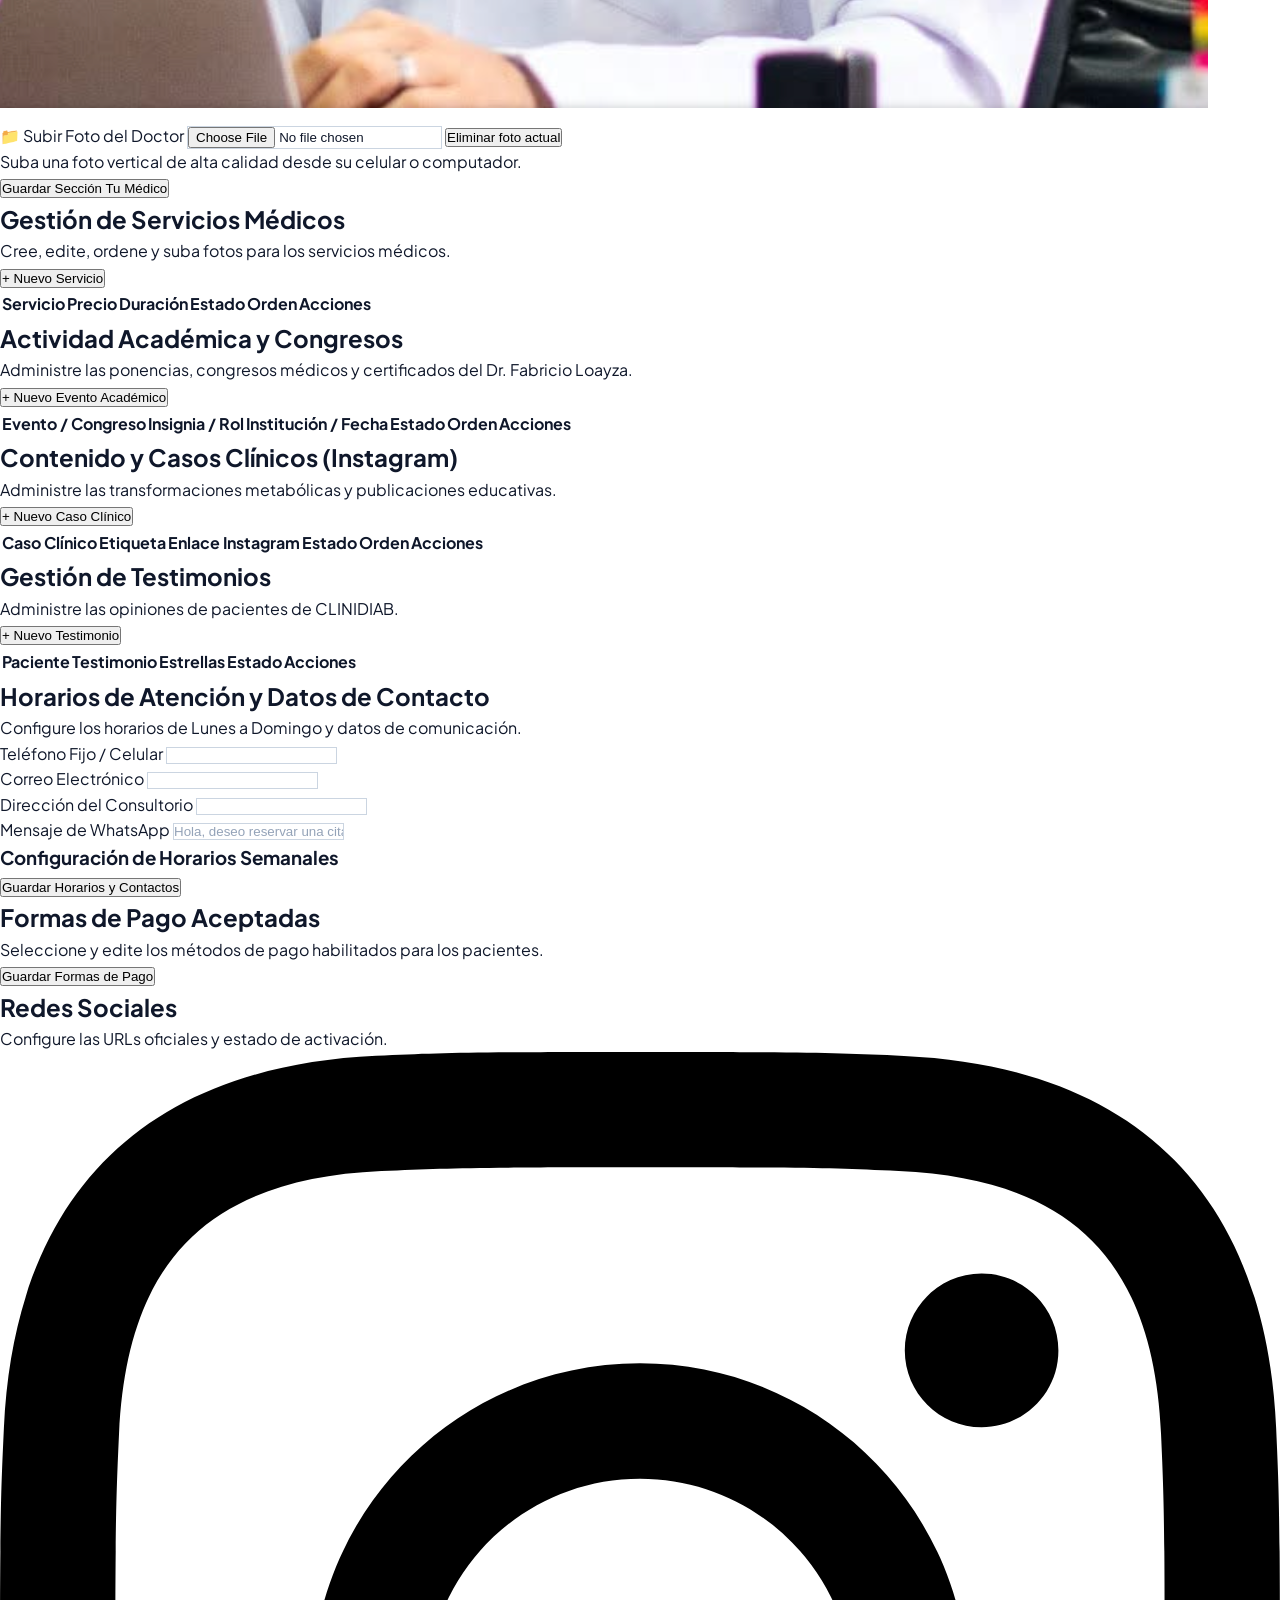
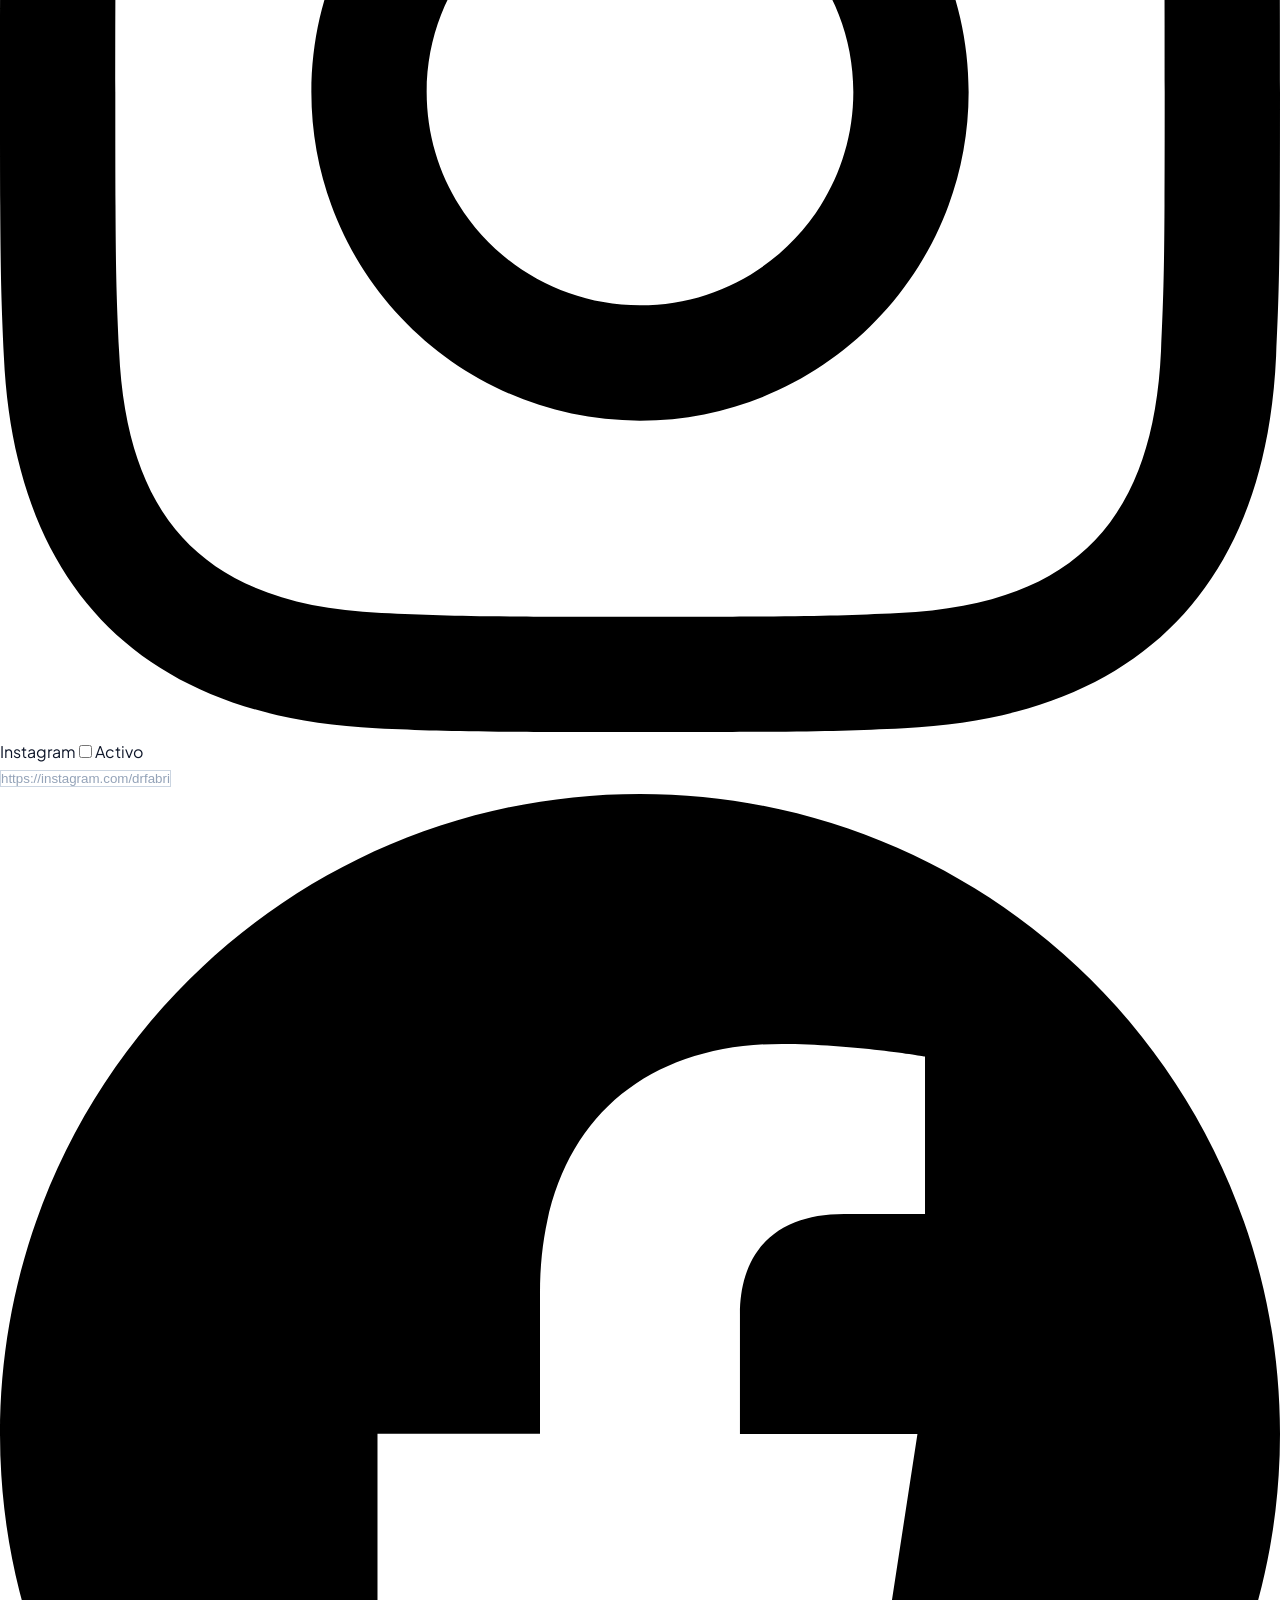
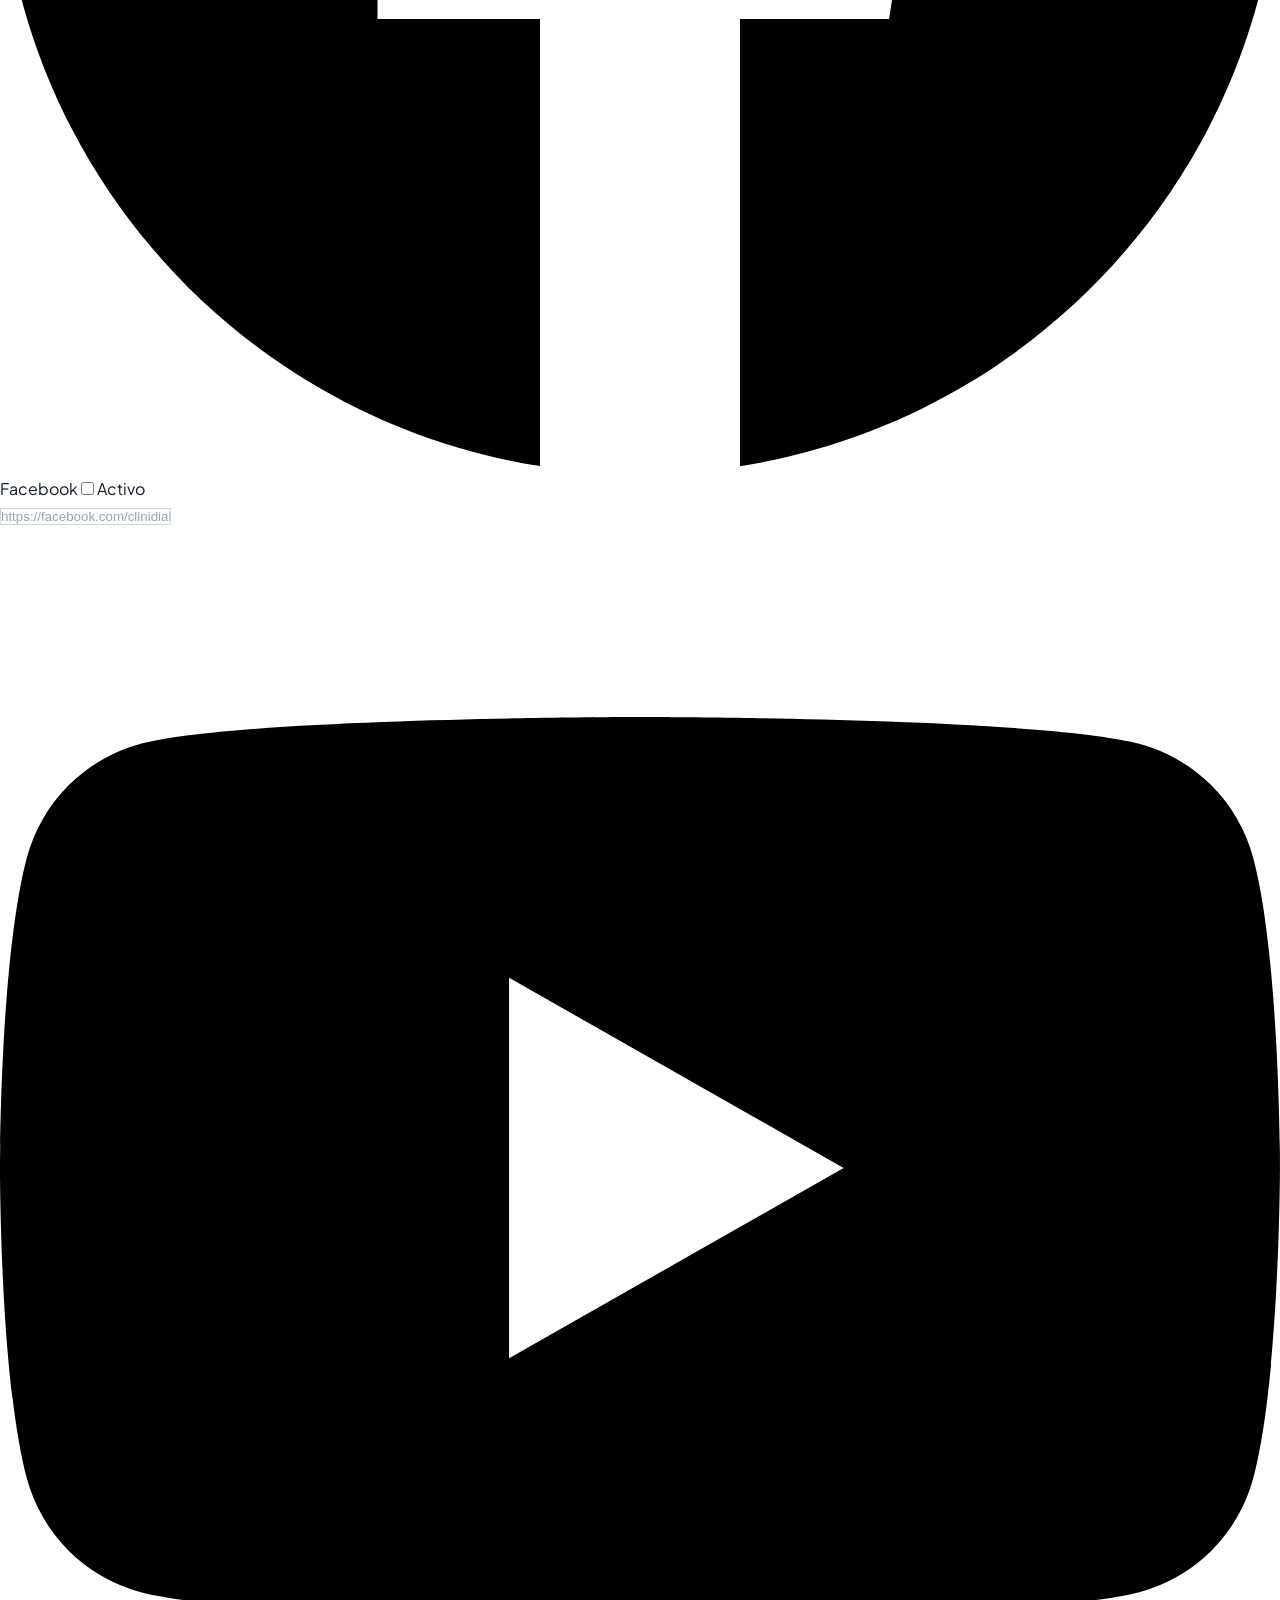
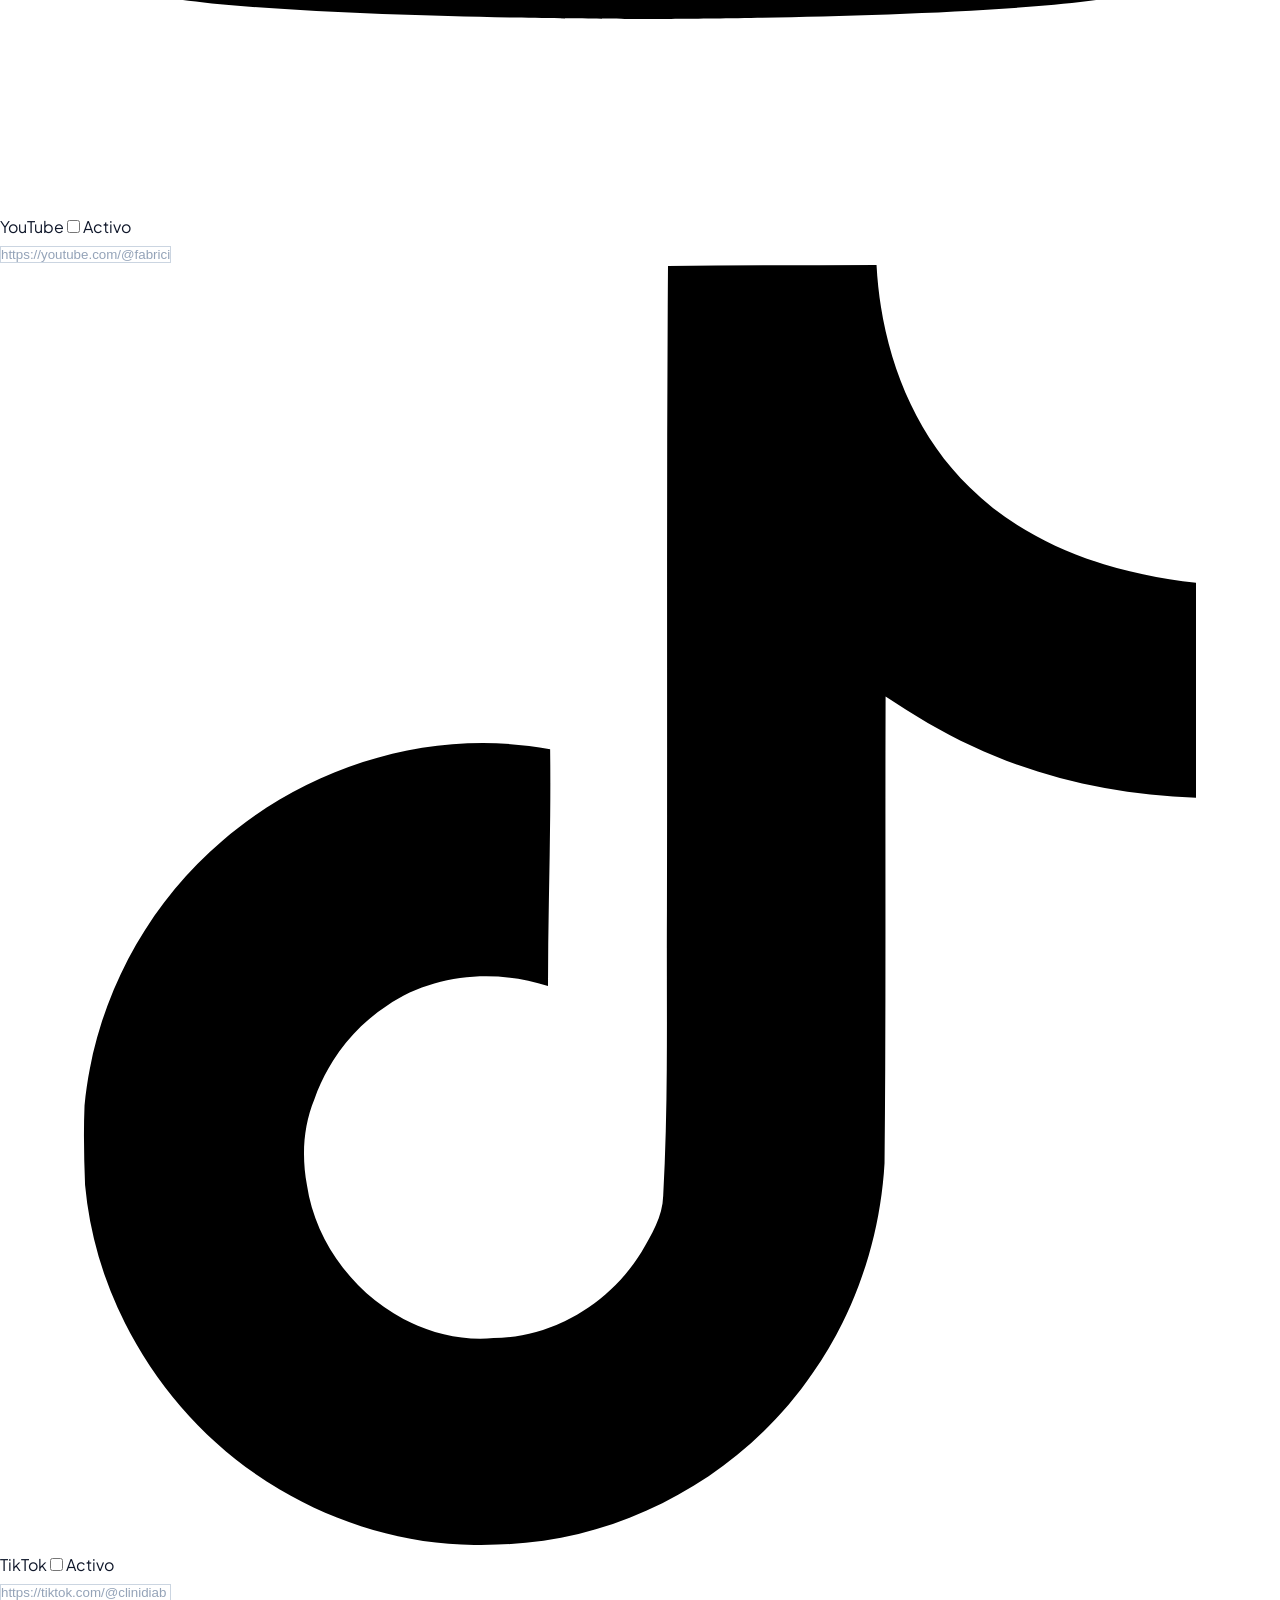
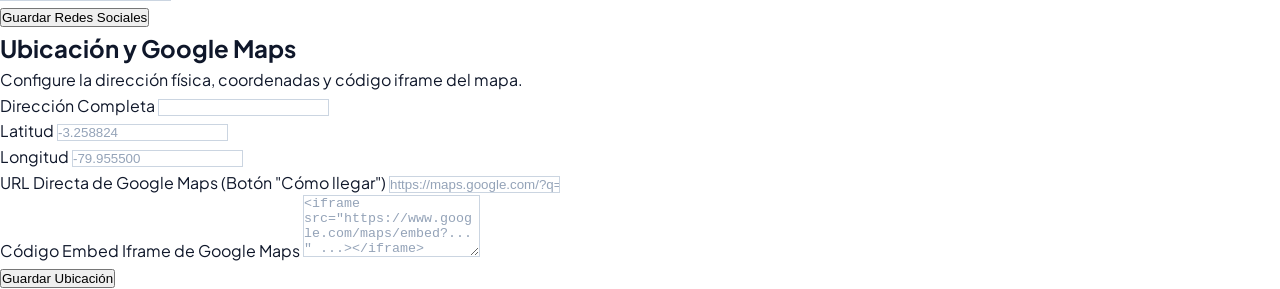
==== commit 98d13cf4: "fix: Corrección de error en admin.js hero form, alineación perfecta de horarios Lunes-Domingo, edici" ====
--- a/admin.html
+++ b/admin.html
@@ -588,7 +588,10 @@
           <!-- Instagram -->
           <div class="p-4 bg-slate-50 rounded-xl border border-slate-200 space-y-2">
             <div class="flex items-center justify-between">
-              <span class="font-bold text-slate-900 text-sm">Instagram</span>
+              <span class="font-bold text-slate-900 text-sm flex items-center gap-2">
+                <svg class="w-4 h-4 text-[#E1306C] fill-current" viewBox="0 0 24 24"><path d="M12 2.163c3.204 0 3.584.012 4.85.07 3.252.148 4.771 1.691 4.919 4.919.058 1.265.069 1.645.069 4.849 0 3.205-.012 3.584-.069 4.849-.149 3.225-1.664 4.771-4.919 4.919-1.266.058-1.644.07-4.85.07-3.204 0-3.584-.012-4.849-.07-3.26-.149-4.771-1.699-4.919-4.92-.058-1.265-.07-1.644-.07-4.849 0-3.204.013-3.583.07-4.849.149-3.227 1.664-4.771 4.919-4.919 1.266-.057 1.645-.069 4.849-.069zm0-2.163c-3.259 0-3.667.014-4.947.072-4.358.2-6.78 2.618-6.98 6.98-.059 1.281-.073 1.689-.073 4.948 0 3.259.014 3.668.072 4.948.2 4.358 2.618 6.78 6.98 6.98 1.281.058 1.689.072 4.948.072 3.259 0 3.668-.014 4.948-.072 4.354-.2 6.782-2.618 6.979-6.98.059-1.28.073-1.689.073-4.948 0-3.259-.014-3.667-.072-4.947-.196-4.354-2.617-6.78-6.979-6.98-1.281-.059-1.69-.073-4.949-.073zm0 5.838c-3.403 0-6.162 2.759-6.162 6.162s2.759 6.163 6.162 6.162 6.162-2.759 6.162-6.163c0-3.403-2.759-6.162-6.162-6.162zm0 10.162c-2.209 0-4-1.79-4-4 0-2.209 1.791-4 4-4s4 1.791 4 4c0 2.21-1.791 4-4 4zm6.406-11.845c-.796 0-1.441.645-1.441 1.44s.645 1.44 1.441 1.44c.795 0 1.439-.645 1.439-1.44s-.644-1.44-1.439-1.44z"/></svg>
+                Instagram
+              </span>
               <label class="flex items-center gap-2 text-xs font-semibold text-slate-600">
                 <input type="checkbox" id="soc-ig-active" class="rounded text-teal-600"> Activo
               </label>
@@ -627,7 +630,10 @@
           <!-- TikTok -->
           <div class="p-4 bg-slate-50 rounded-xl border border-slate-200 space-y-2">
             <div class="flex items-center justify-between">
-              <span class="font-bold text-slate-900 text-sm">TikTok</span>
+              <span class="font-bold text-slate-900 text-sm flex items-center gap-2">
+                <svg class="w-4 h-4 text-slate-900 fill-current" viewBox="0 0 24 24"><path d="M12.525.02c1.31-.02 2.61-.01 3.91-.02.08 1.53.63 3.09 1.75 4.17 1.12 1.11 2.7 1.62 4.24 1.79v4.03c-1.44-.05-2.89-.35-4.2-.97-.57-.26-1.1-.59-1.62-.93-.01 2.92.01 5.84-.02 8.75-.08 1.4-.54 2.79-1.35 3.94-1.31 1.92-3.58 3.17-5.91 3.21-1.43.08-2.86-.31-4.08-1.03-2.02-1.19-3.44-3.37-3.65-5.71-.02-.5-.03-1-.01-1.49.18-1.9 1.12-3.72 2.58-4.96 1.66-1.44 3.98-2.13 6.15-1.72.02 1.48-.04 2.96-.04 4.44-.99-.32-2.15-.23-3.02.37-.63.41-1.11 1.04-1.36 1.75-.21.51-.24 1.07-.14 1.61.24 1.64 1.82 3.02 3.5 2.87 1.12-.01 2.19-.66 2.77-1.61.19-.33.4-.67.41-1.06.1-1.79.06-3.57.07-5.36.01-4.03-.01-8.05.02-12.07z"/></svg>
+                TikTok
+              </span>
               <label class="flex items-center gap-2 text-xs font-semibold text-slate-600">
                 <input type="checkbox" id="soc-tt-active" class="rounded text-teal-600"> Activo
               </label>
@@ -971,11 +977,11 @@
   </div>
 
   <!-- Application Scripts -->
-  <script src="js/config.js?v=3.3"></script>
-  <script src="js/supabaseClient.js?v=3.3"></script>
-  <script src="js/utils.js?v=3.3"></script>
-  <script src="js/store.js?v=3.3"></script>
-  <script src="js/admin.js?v=3.3"></script>
+  <script src="js/config.js?v=3.4"></script>
+  <script src="js/supabaseClient.js?v=3.4"></script>
+  <script src="js/utils.js?v=3.4"></script>
+  <script src="js/store.js?v=3.4"></script>
+  <script src="js/admin.js?v=3.4"></script>
 </body>
 </html>
 
